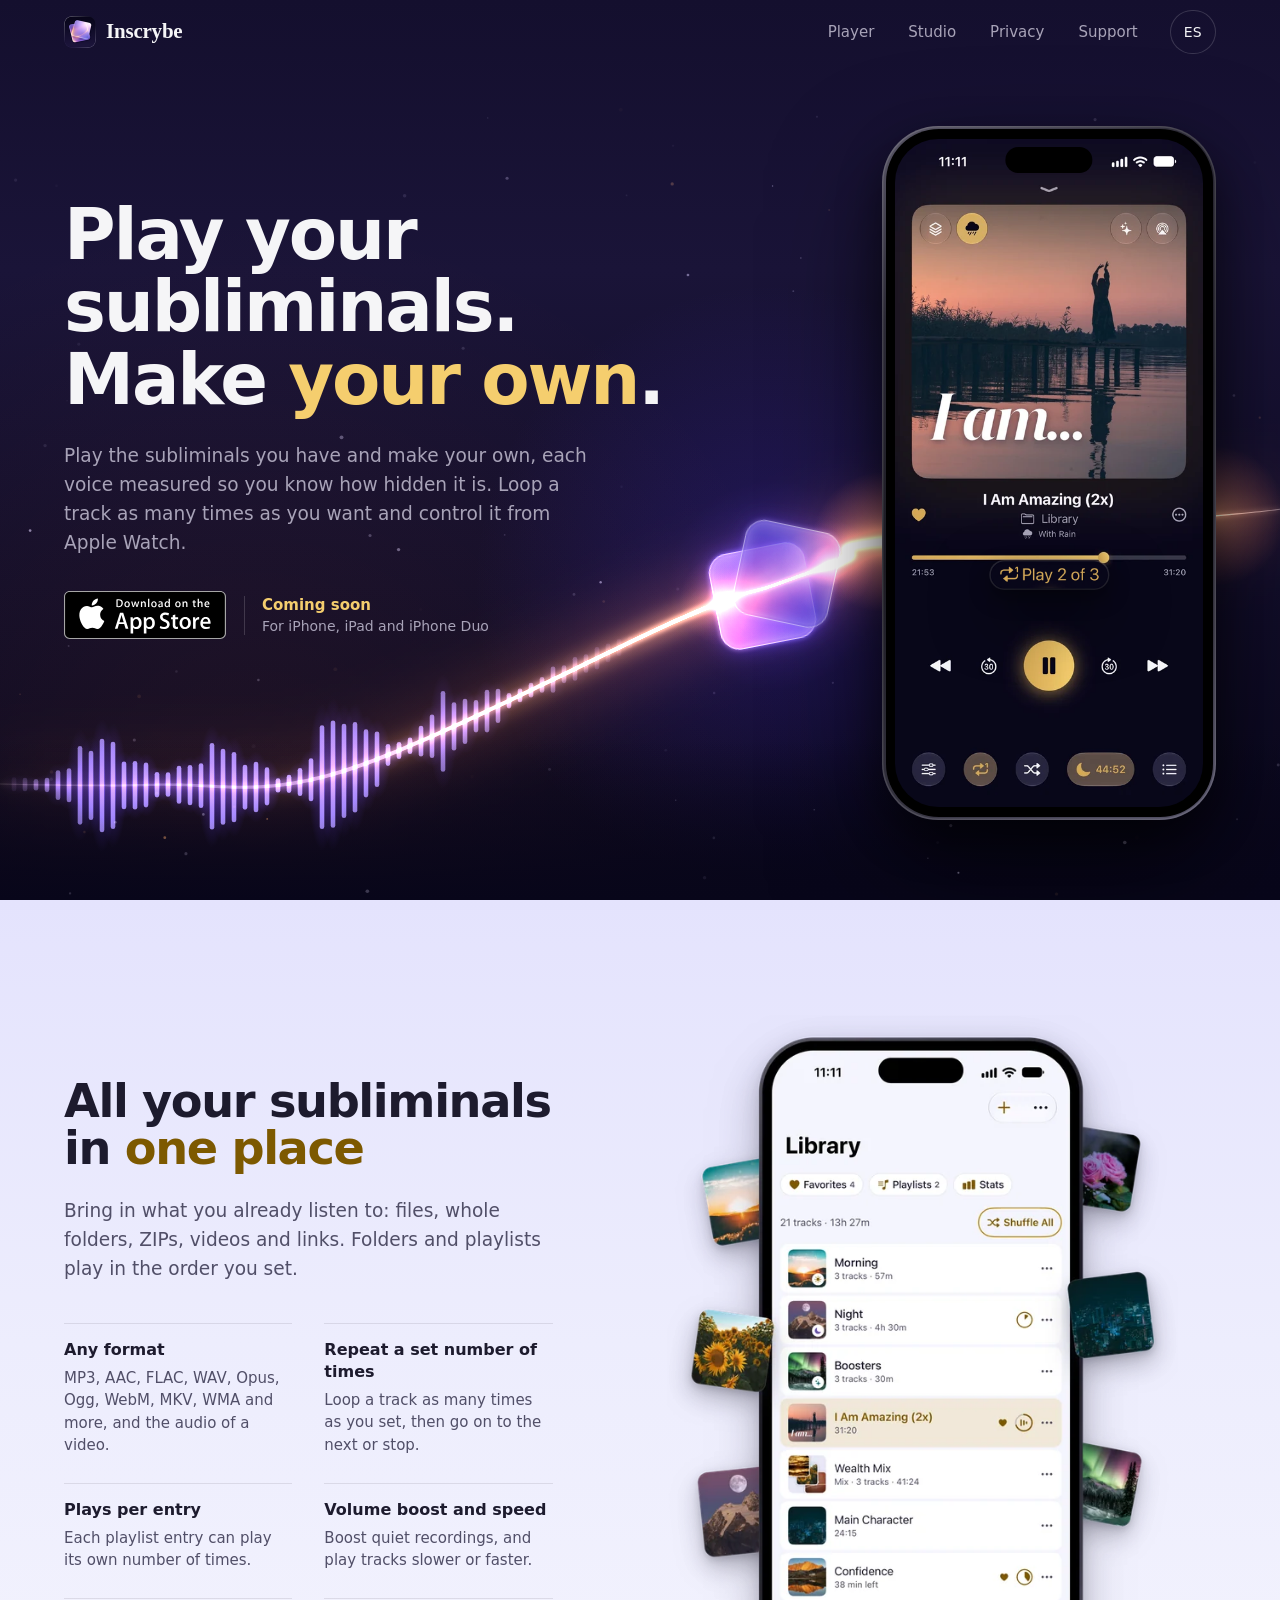
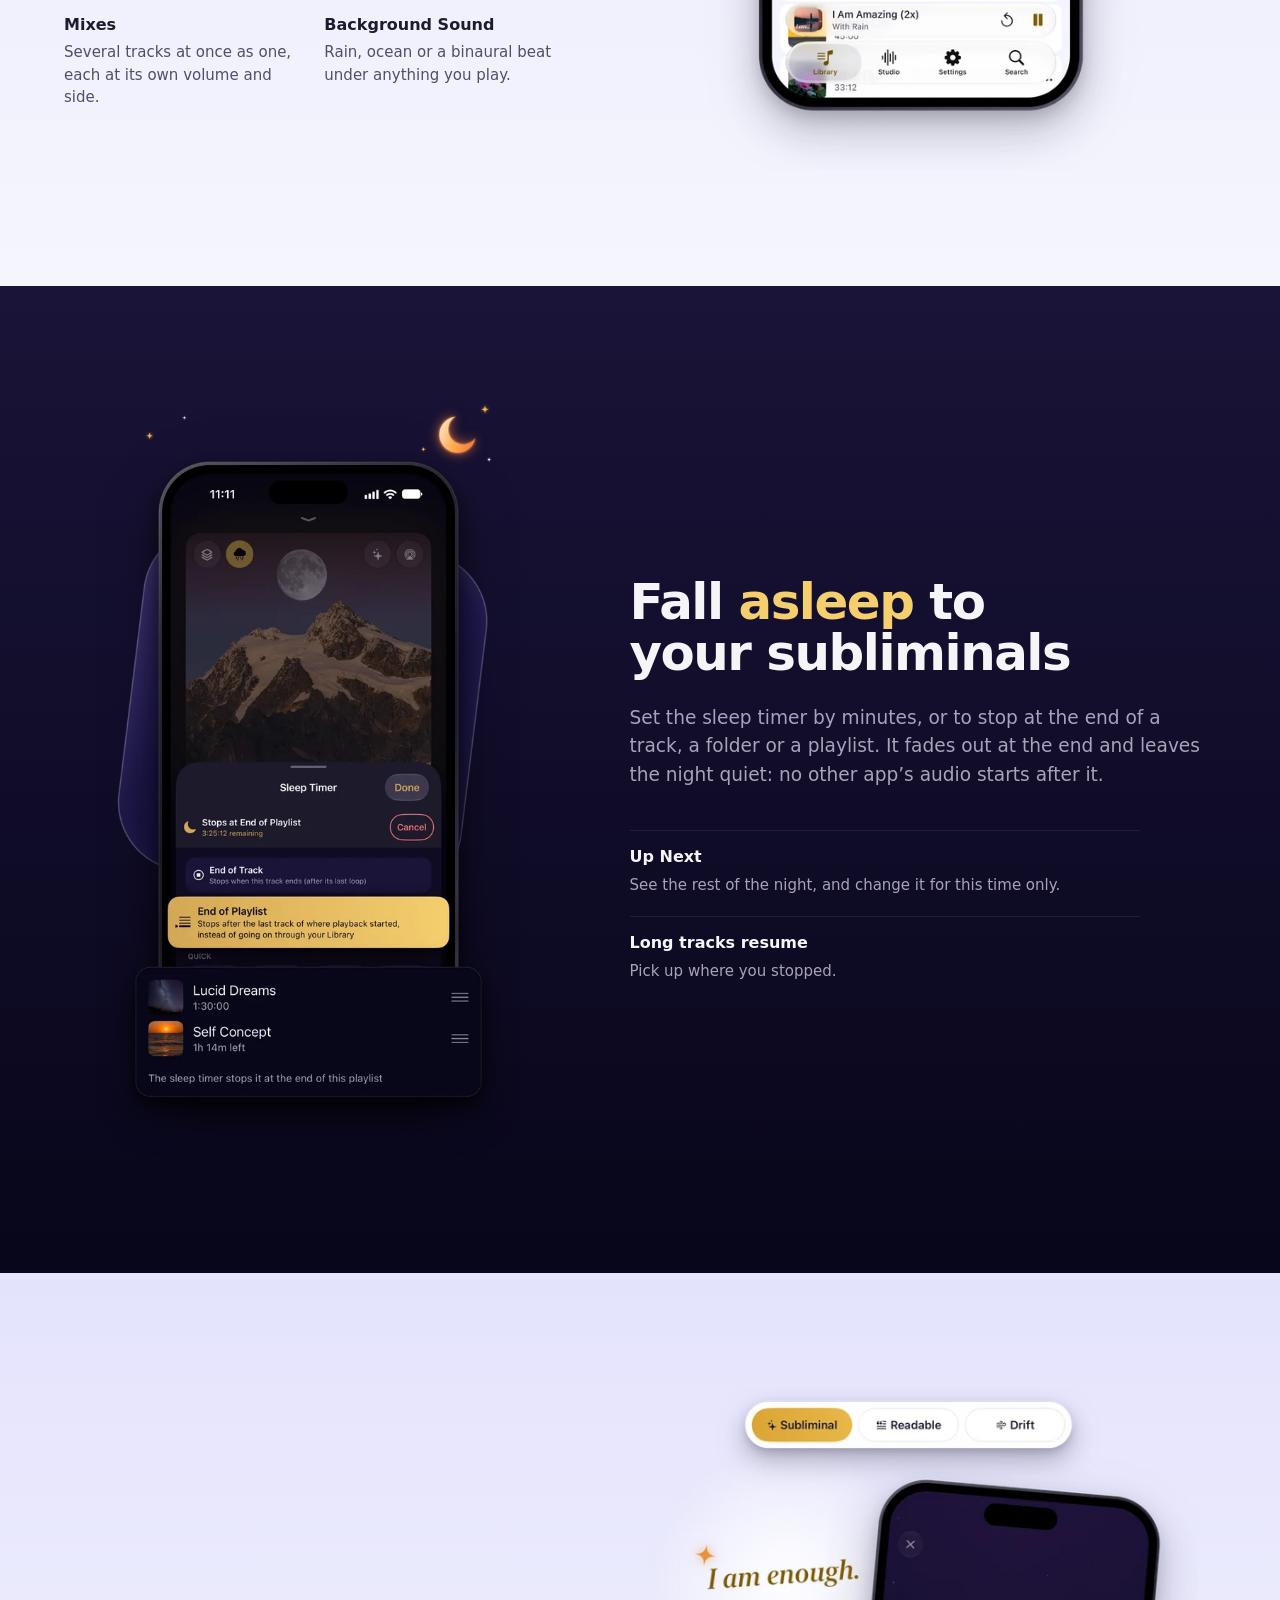
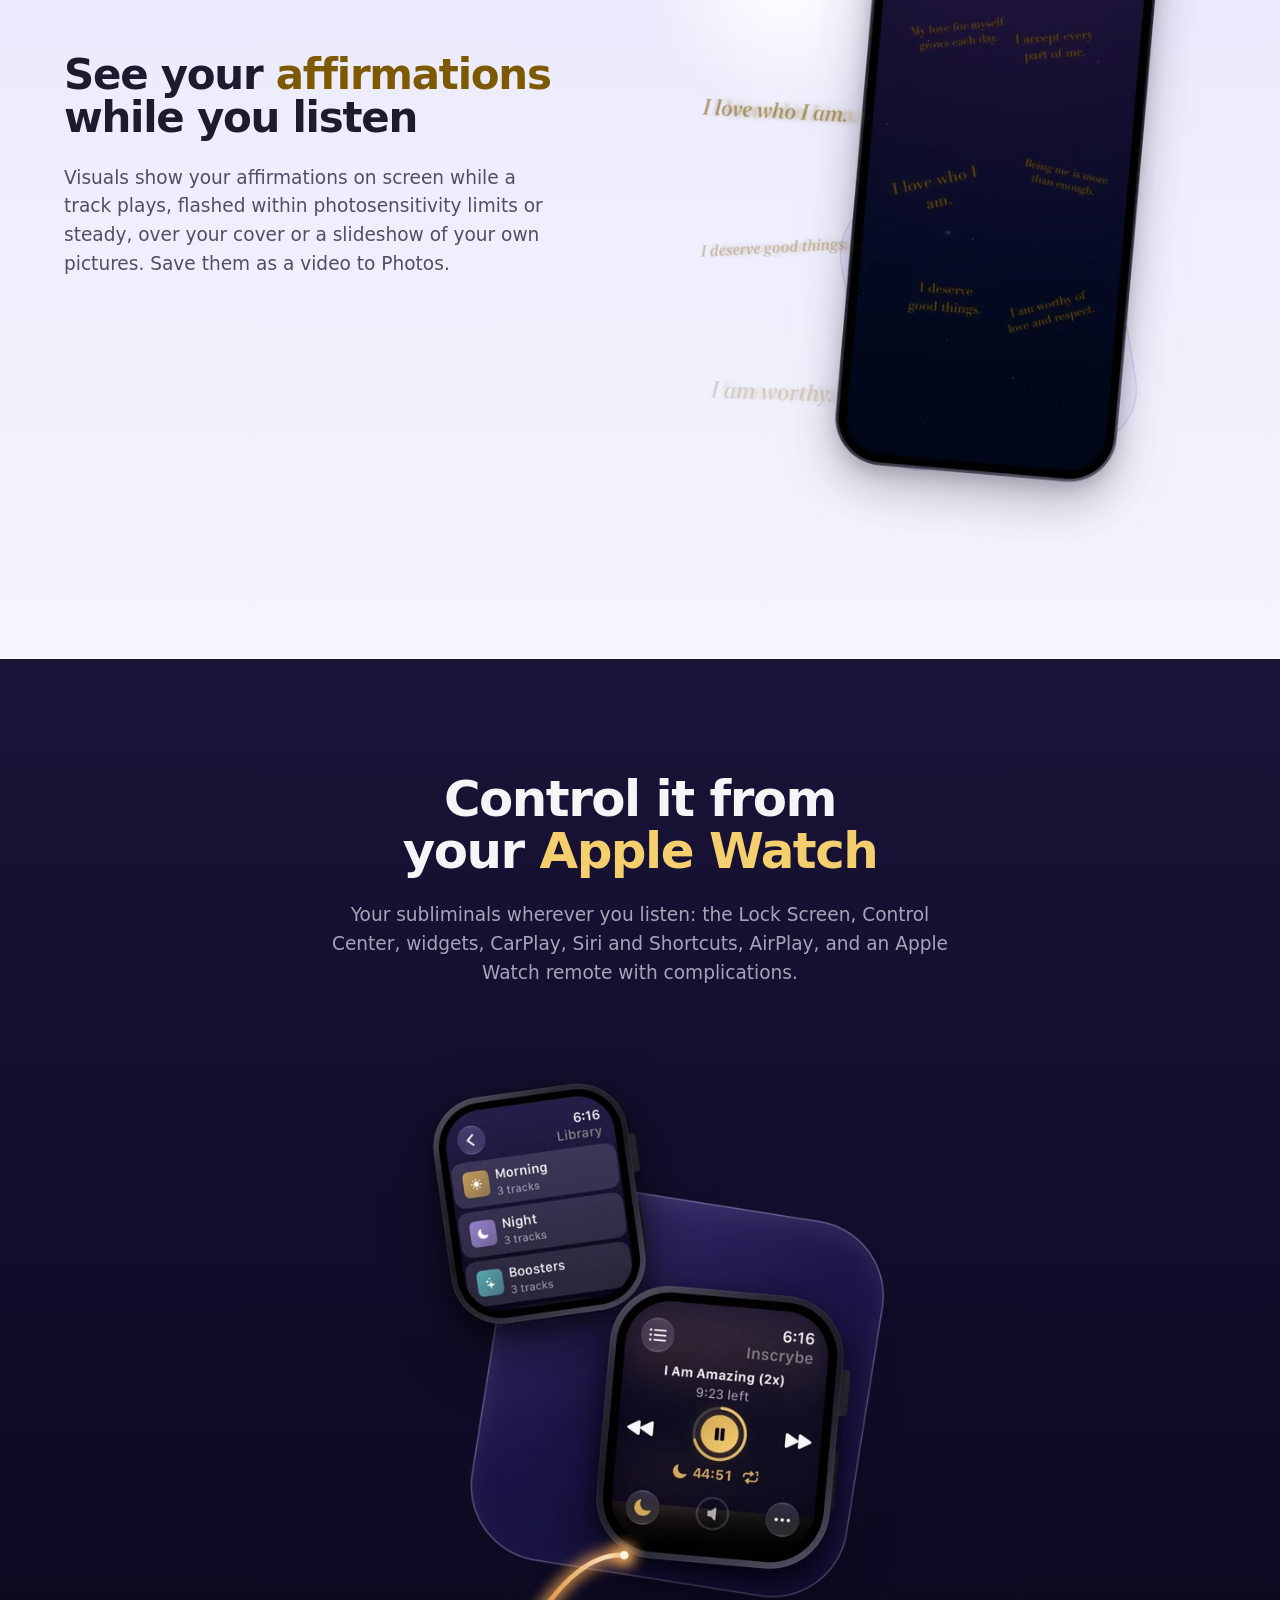
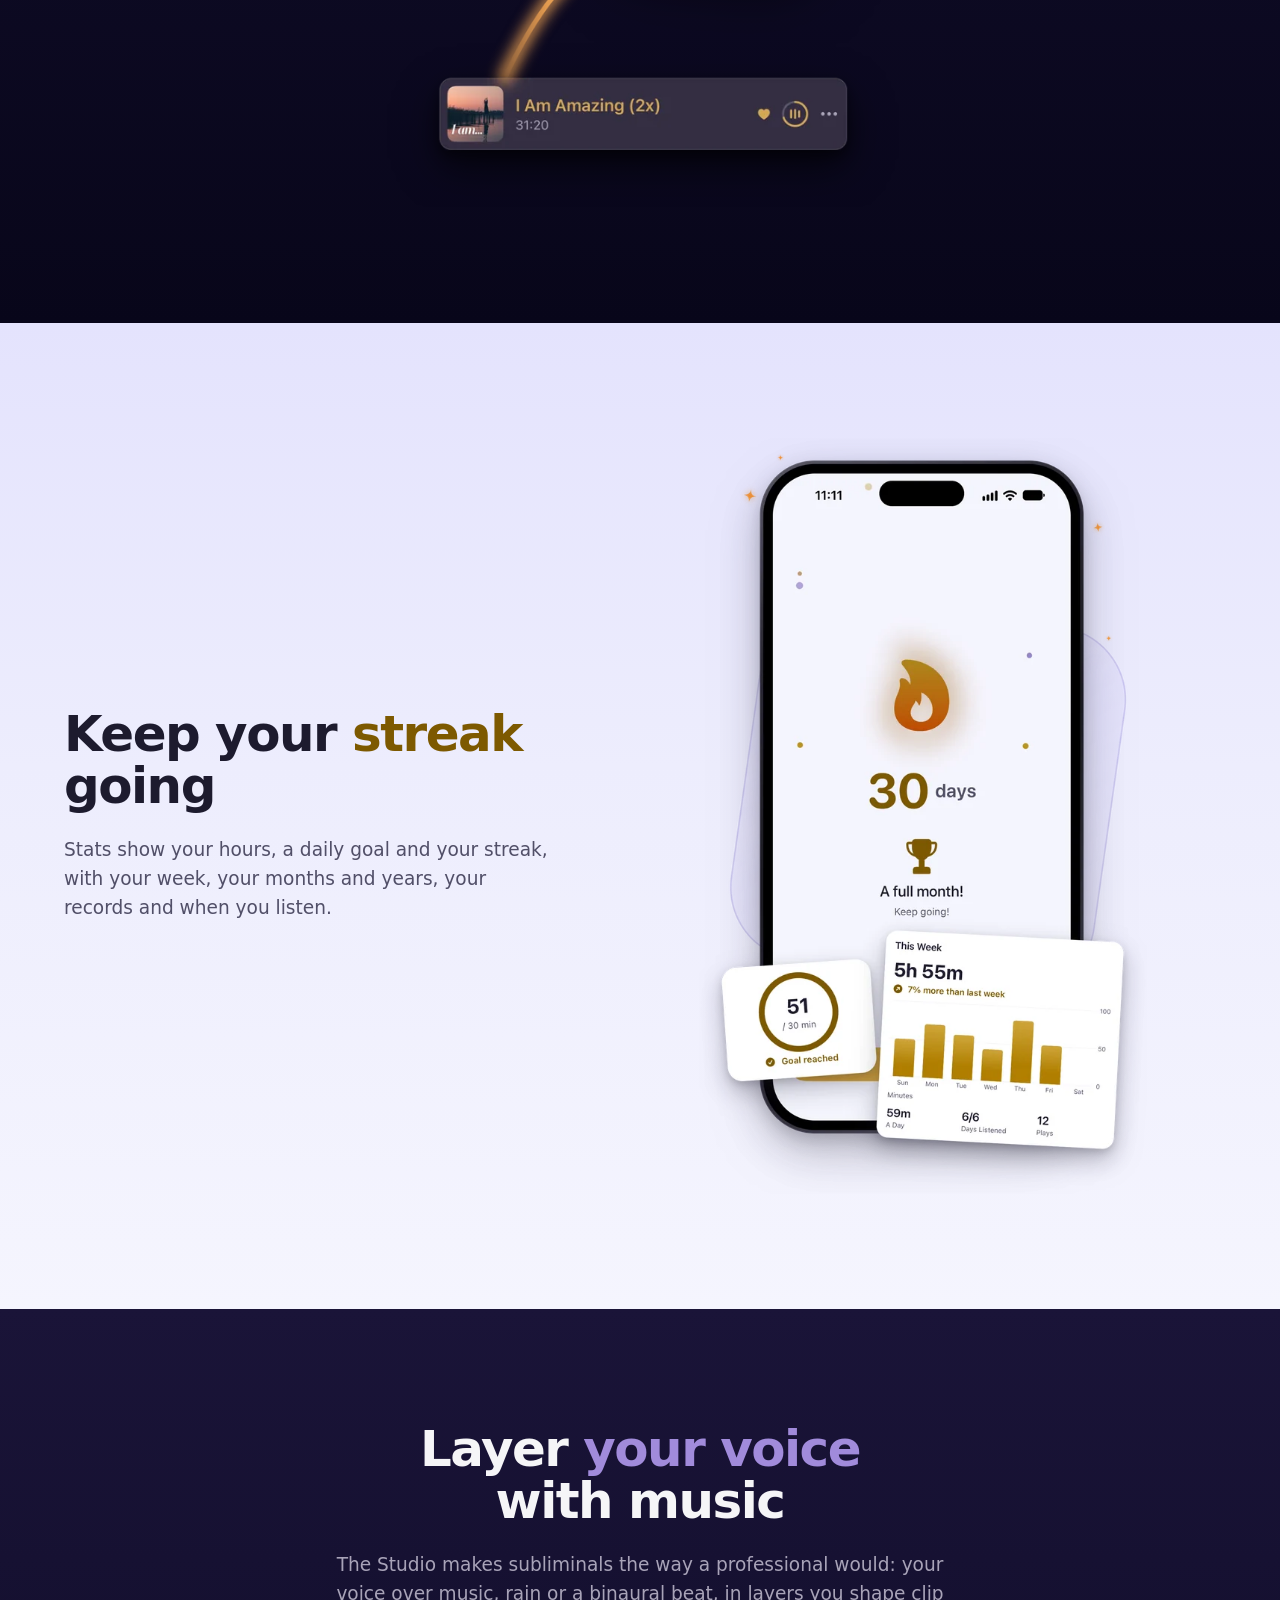
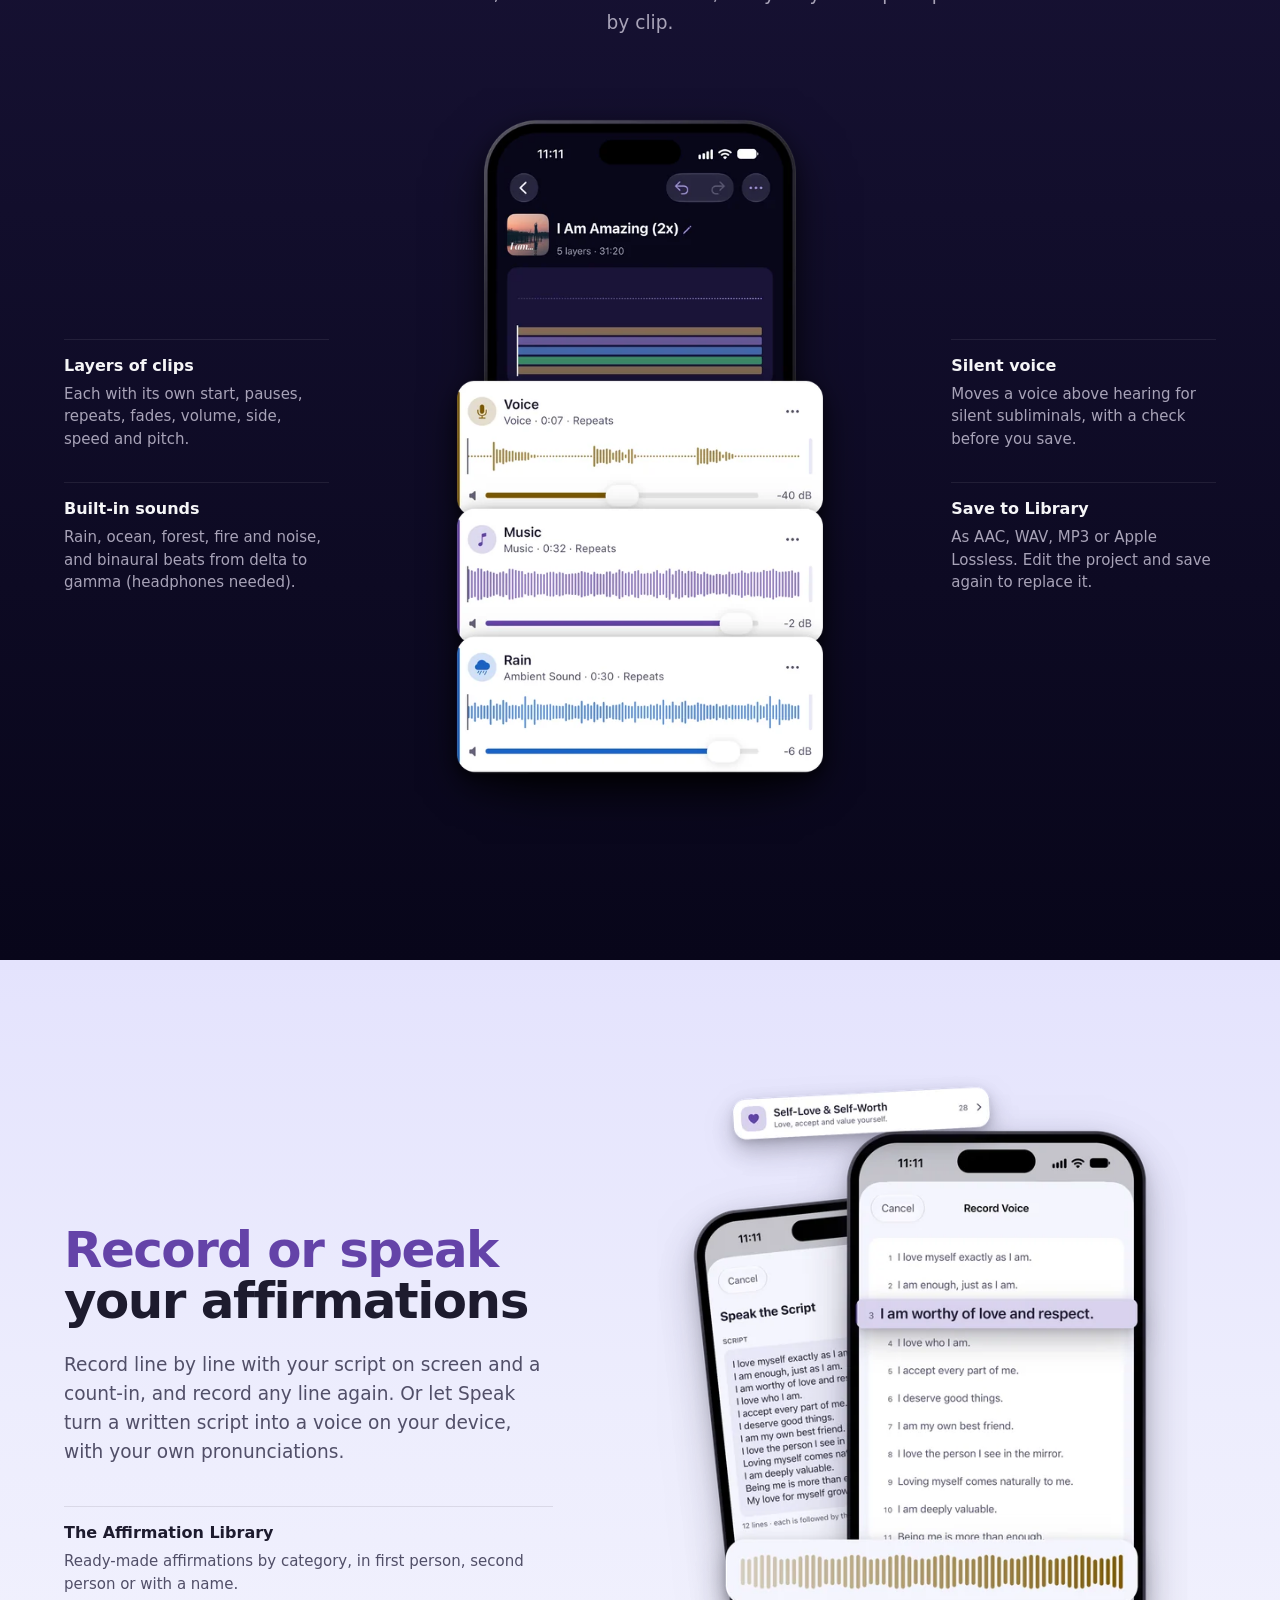
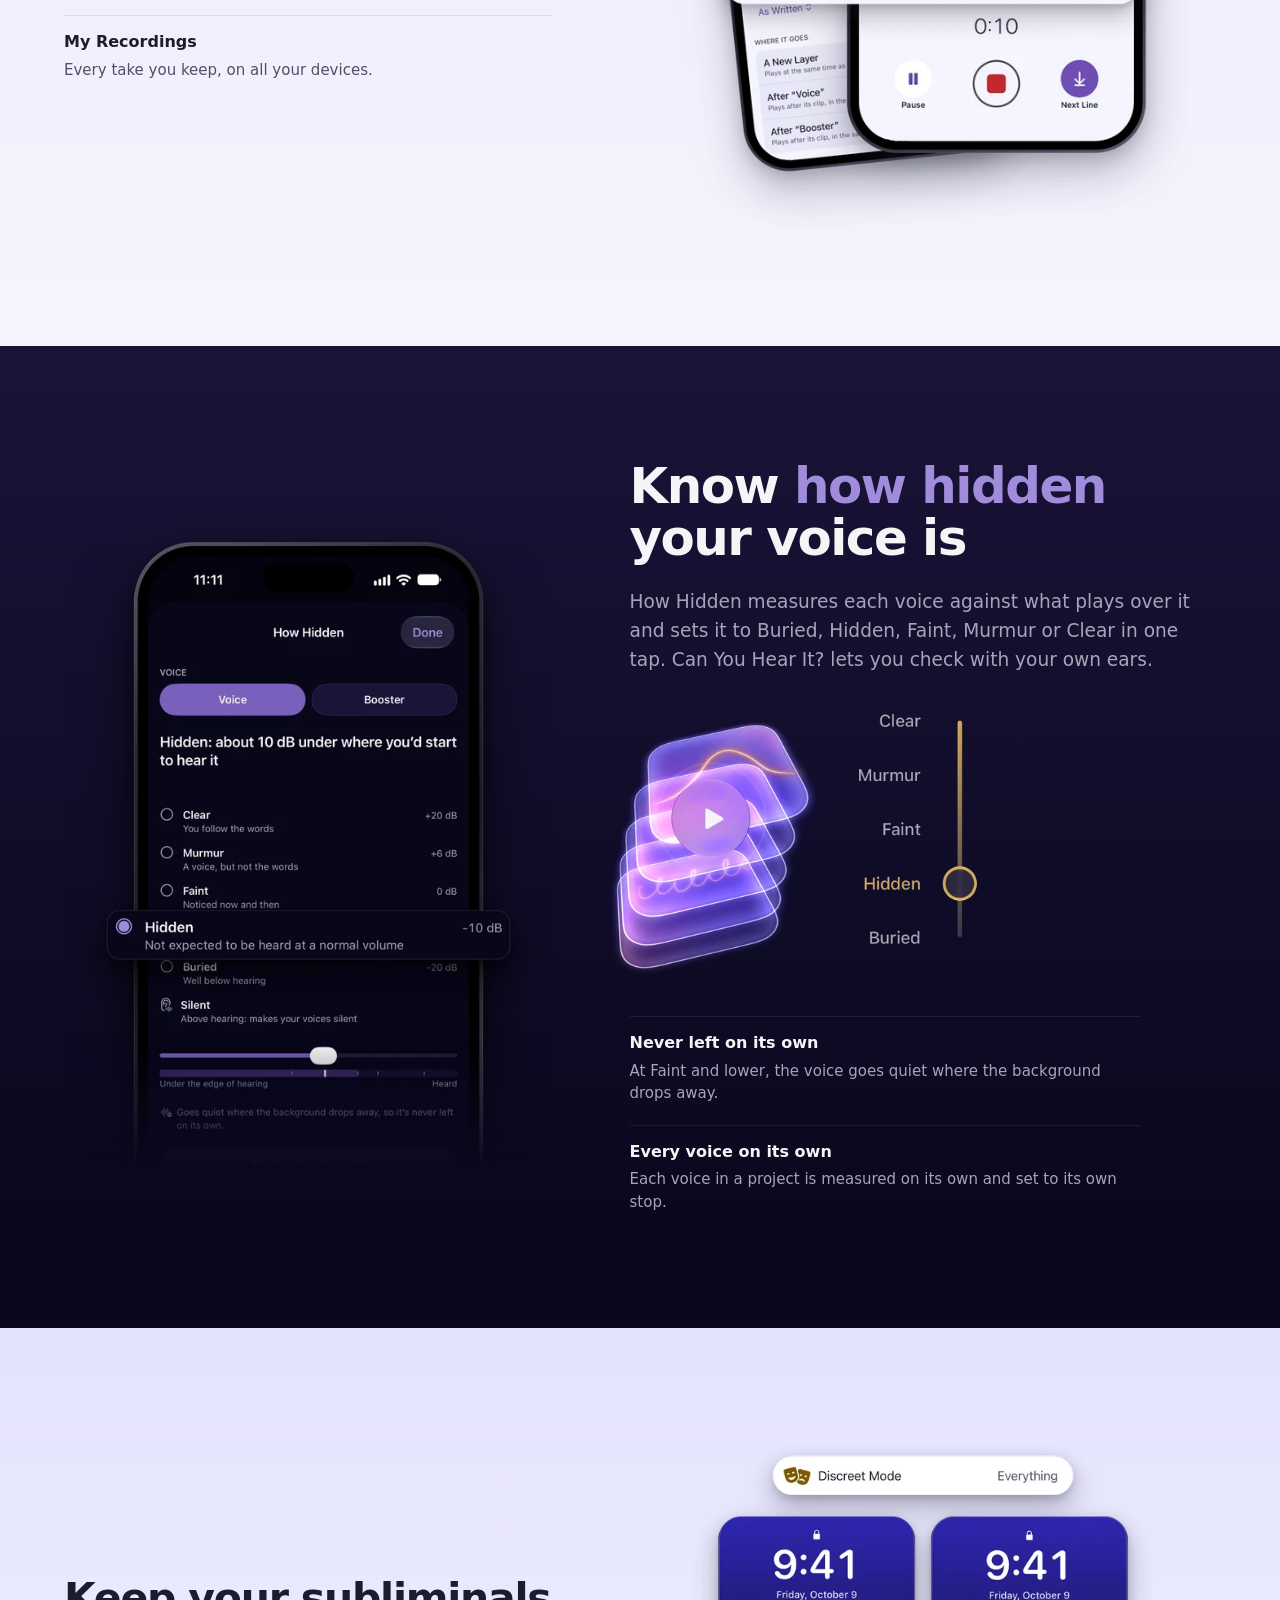
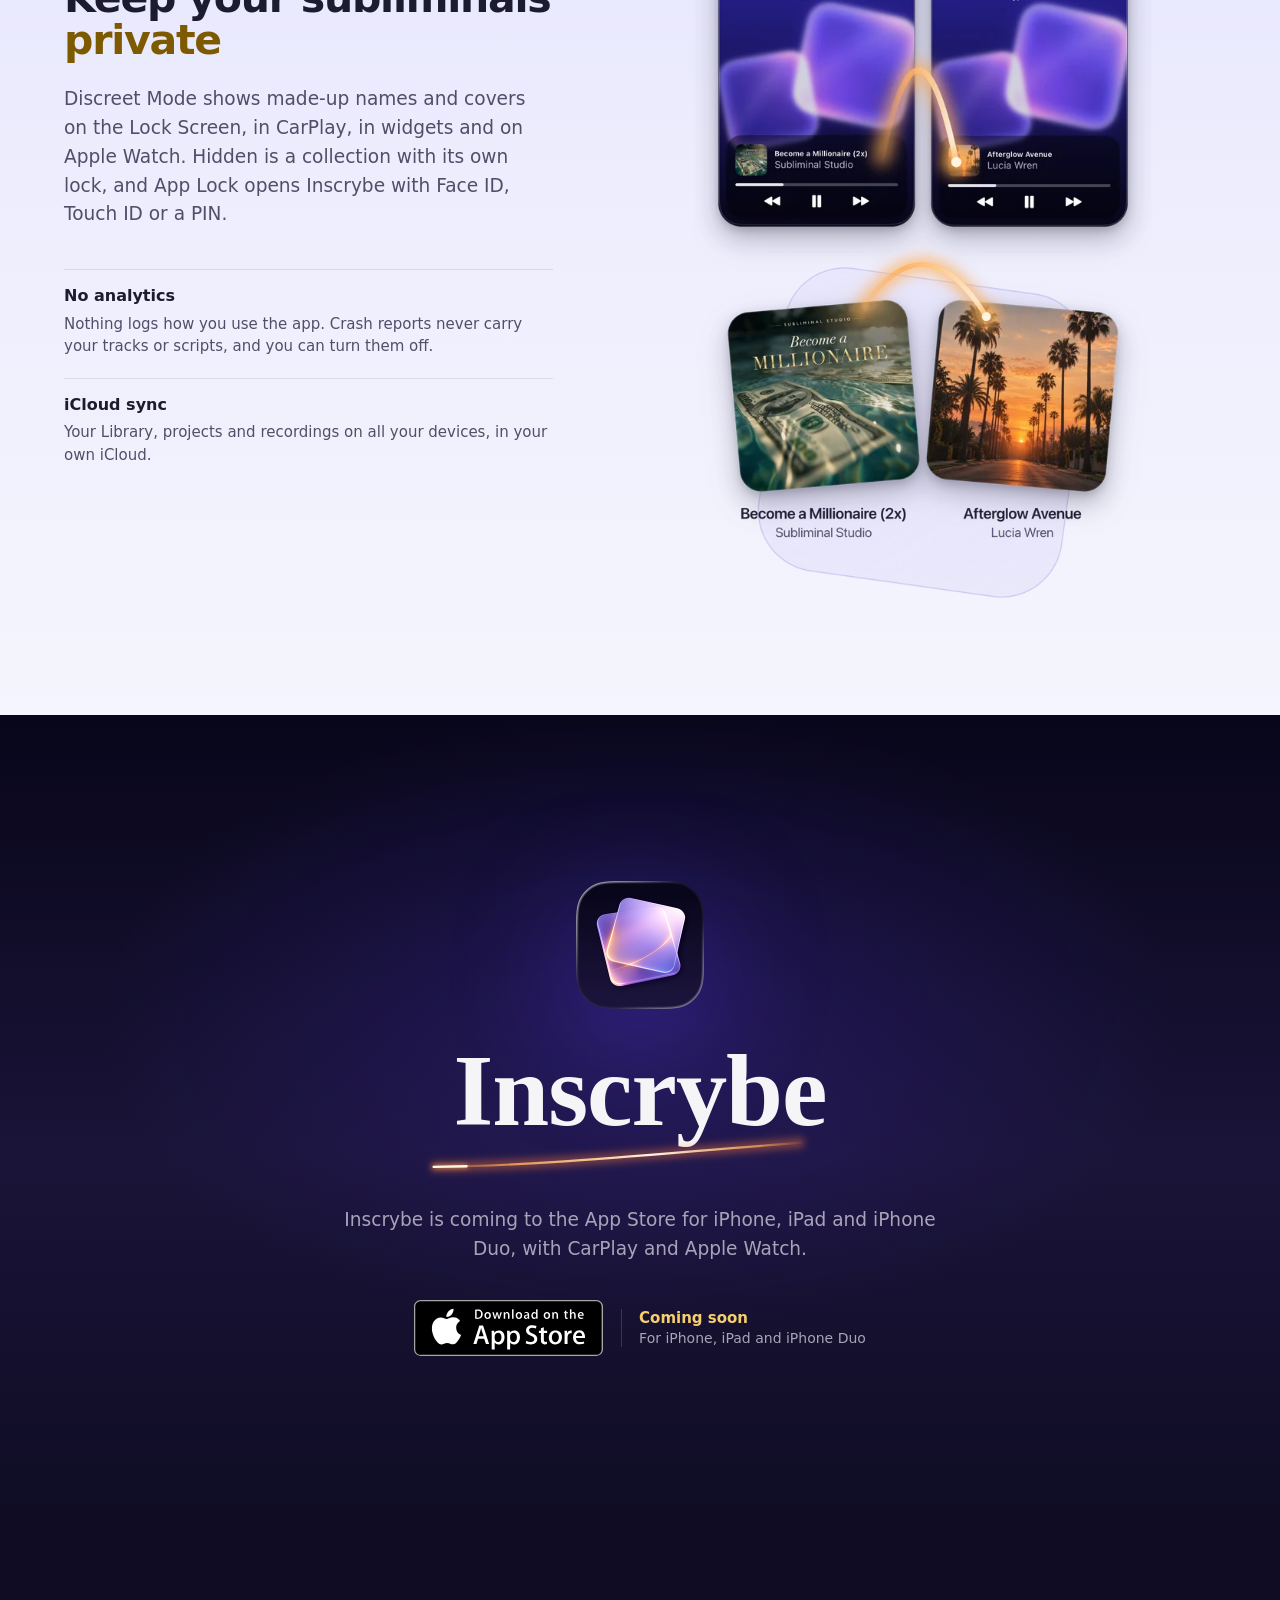
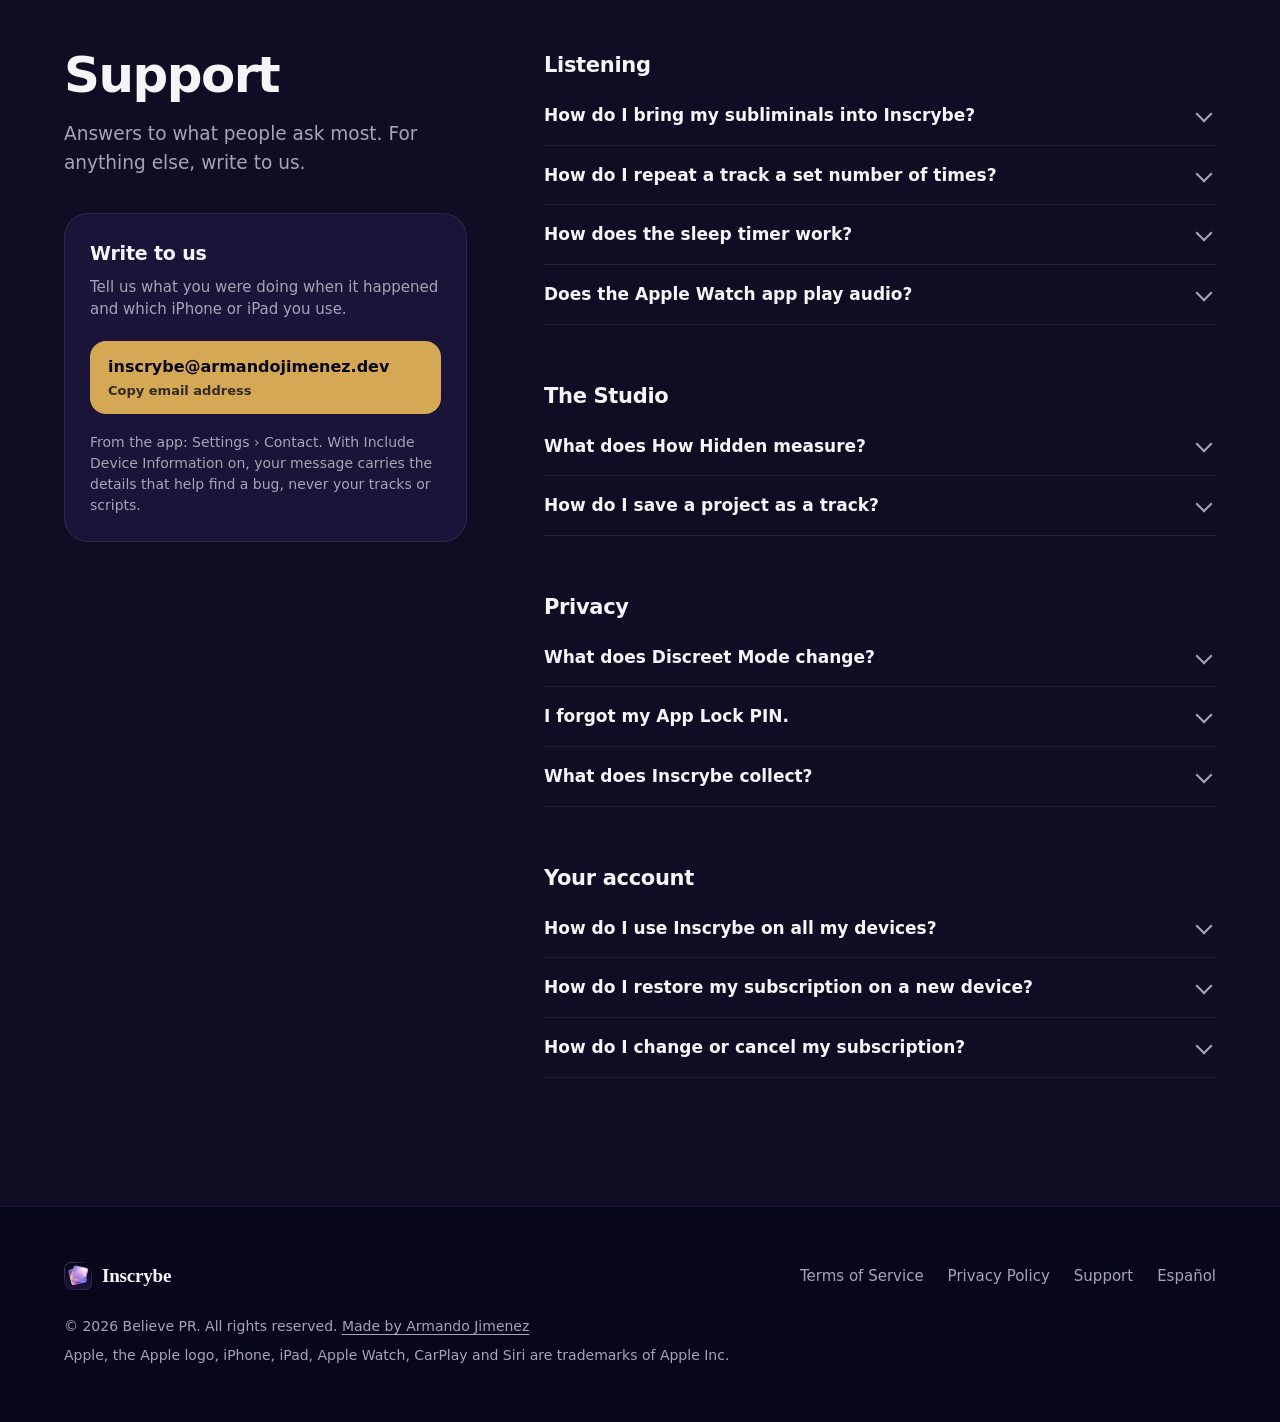
==== index.html @ d981deb3 "Landing page for Inscrybe Bilingual (English at the root, Spanish at /es/) static landing and suppor" ====
<!doctype html>
<html lang="en" data-app-slug="inscrybe" data-langs="en,es">
<head>
  <meta charset="utf-8">
  <meta name="viewport" content="width=device-width, initial-scale=1, viewport-fit=cover">
  <title>Inscrybe: Subliminal Maker and Player for iPhone</title>
  <meta name="description" content="Play the subliminals you have and make your own. Repeat counts, a sleep timer, Apple Watch control and a Studio that measures how hidden each voice is.">
  <link rel="canonical" href="https://armandojimenez.dev/inscrybe/">
  <link rel="alternate" hreflang="en" href="https://armandojimenez.dev/inscrybe/">
  <link rel="alternate" hreflang="es" href="https://armandojimenez.dev/inscrybe/es/">
  <link rel="alternate" hreflang="x-default" href="https://armandojimenez.dev/inscrybe/">
  <meta name="theme-color" content="#08061A">
  <meta name="color-scheme" content="dark light">
  
  <meta property="og:type" content="website">
  <meta property="og:site_name" content="Inscrybe">
  <meta property="og:title" content="Inscrybe: play your subliminals, make your own">
  <meta property="og:description" content="Play the subliminals you have and make your own. Repeat counts, a sleep timer, Apple Watch control and a Studio that measures how hidden each voice is.">
  <meta property="og:url" content="https://armandojimenez.dev/inscrybe/">
  <meta property="og:locale" content="en_US">
  <meta property="og:locale:alternate" content="es_MX">
  <meta property="og:image" content="https://armandojimenez.dev/inscrybe/assets/og-en.png">
  <meta property="og:image:width" content="1200">
  <meta property="og:image:height" content="630">
  <meta property="og:image:alt" content="The Inscrybe icon’s two glass planes with a line of light passing through them">
  <meta name="twitter:card" content="summary_large_image">
  <meta name="twitter:title" content="Inscrybe: play your subliminals, make your own">
  <meta name="twitter:description" content="Play the subliminals you have and make your own. Repeat counts, a sleep timer, Apple Watch control and a Studio that measures how hidden each voice is.">
  <meta name="twitter:image" content="https://armandojimenez.dev/inscrybe/assets/og-en.png">
  <link rel="icon" href="assets/favicon-32.png" sizes="32x32" type="image/png">
  <link rel="apple-touch-icon" href="assets/apple-touch-icon.png">
  <link rel="preload" as="image" href="assets/screens/en/player-480.webp" imagesrcset="assets/screens/en/player-480.webp 480w, assets/screens/en/player-720.webp 720w, assets/screens/en/player-960.webp 960w" imagesizes="(min-width: 960px) 340px, 64vw" fetchpriority="high">
  <link rel="stylesheet" href="style.css?v=b6e4274e18">
  <script>
    // A headline keeps the deck's line breaks: its size comes down until every line fits its column (to 80% at most),
    // else its lines wrap, balanced. Run right after each headline, before it's painted, and again on resize.
    window.fit = function (h) {
      h.style.fontSize = ''; h.classList.remove('fits');
      var base = parseFloat(getComputedStyle(h).fontSize), room = h.clientWidth, widest = 0, r = document.createRange();
      h.classList.add('fits');
      h.querySelectorAll('.line').forEach(function (l) { r.selectNodeContents(l); widest = Math.max(widest, r.getBoundingClientRect().width); });
      var k = widest > room ? room / widest * 0.995 : 1;
      if (k < 0.8) h.classList.remove('fits'); else if (k < 1) h.style.fontSize = (base * k).toFixed(2) + 'px';
    };
    addEventListener('resize', function () { document.querySelectorAll('[data-fit]').forEach(fit); });
  </script>
  <script type="application/ld+json">{"@context":"https://schema.org","@type":"MobileApplication","name":"Inscrybe","alternateName":["Inscrybe: Subliminal Maker","Inscrybe Subliminal Player"],"description":"Play the subliminals you have and make your own. Repeat counts, a sleep timer, Apple Watch control and a Studio that measures how hidden each voice is.","applicationCategory":"MusicApplication","applicationSubCategory":"LifestyleApplication","operatingSystem":"iOS 26.1 or later","inLanguage":"en","url":"https://armandojimenez.dev/inscrybe/","image":"https://armandojimenez.dev/inscrybe/assets/icon-512.png","screenshot":[{"@type":"ImageObject","contentUrl":"https://armandojimenez.dev/inscrybe/assets/screens/en/player-960.webp","caption":"Inscrybe’s subliminal player playing “I Am Amazing (2x)”, its second of three plays"},{"@type":"ImageObject","contentUrl":"https://armandojimenez.dev/inscrybe/assets/web/en/library-1200.webp","caption":"The Library in Inscrybe: folders, a Mix and tracks with their covers, “I Am Amazing (2x)” playing"},{"@type":"ImageObject","contentUrl":"https://armandojimenez.dev/inscrybe/assets/web/en/studio-1200.webp","caption":"A subliminal project in Inscrybe’s Studio: its Voice, Music and Rain layers with their waveforms and volumes"},{"@type":"ImageObject","contentUrl":"https://armandojimenez.dev/inscrybe/assets/web/en/hidden-1200.webp","caption":"How Hidden on a project’s voice, set to Hidden"},{"@type":"ImageObject","contentUrl":"https://armandojimenez.dev/inscrybe/assets/web/en/privacy-1200.webp","caption":"The same Lock Screen twice: “Become a Millionaire (2x)” playing, and as Discreet Mode shows it, “Afterglow Avenue” by Lucia Wren"}],"publisher":{"@type":"Organization","name":"Believe PR","url":"https://armandojimenez.dev/"},"author":{"@type":"Person","name":"Armando Jimenez","url":"https://armandojimenez.dev/"}}</script>
  <script src="behavior.js?v=8fca79352f" defer></script>
  <script src="light.js?v=c4f4e980da" defer></script>
  <script>window.LANDING_STRINGS = {"copied":"Email address copied"};</script>
</head>
<body>
  <a class="skip" href="#main">Skip to content</a>

  <header class="nav" data-nav>
    <div class="nav__inner">
      <a class="nav__home" href="" aria-label="Inscrybe home">
        <img src="assets/icon-64.png" alt="" width="32" height="32">
        <span class="wordmark">Inscrybe</span>
      </a>
      <nav class="nav__links" aria-label="Main">
        <a href="#player">Player</a>
        <a href="#studio">Studio</a>
        <a href="#privacy">Privacy</a>
        <a href="#support">Support</a>
      </nav>
      <a class="nav__lang" href="es/" hreflang="es" lang="es" aria-label="Leer en español">ES</a>
    </div>
  </header>

  <main id="main">
    <section class="hero" aria-labelledby="hero-title" data-hero>
      <canvas class="hero__light" aria-hidden="true"></canvas>
      <div class="hero__words" aria-hidden="true"><span class="word word--1">I love who I am.</span><span class="word word--2">I am a money magnet.</span><span class="word word--3">Love comes to me easily.</span><span class="word word--4">I am unstoppable.</span></div>
      <div class="hero__inner">
        <div class="hero__text">
          <h1 id="hero-title" data-fit><span class="line">Play your subliminals.</span> <span class="line">Make <span class="accent">your own</span>.</span></h1>
          <p class="lead">Play the subliminals you have and make your own, each voice measured so you know how hidden it is. Loop a track as many times as you want and control it from Apple Watch.</p>
          <div class="get get--hero"><span class="store-badge store-badge--soon" data-store="apple" aria-disabled="true"><img src="assets/app-store-badge.svg" alt="Coming soon to the App Store" height="48" width="144"></span><p class="get__label"><span class="get__soon">Coming soon</span><span class="get__devices">For iPhone, iPad and iPhone Duo</span></p></div>
          <script>fit(document.getElementById('hero-title'))</script>
        </div>
        <div class="hero__glass" data-glass aria-hidden="true"></div>
        <figure class="hero__device">
          <div class="phone" data-phone>
            <div class="phone__screen">
              <img src="assets/screens/en/player-960.webp" srcset="assets/screens/en/player-480.webp 480w, assets/screens/en/player-720.webp 720w, assets/screens/en/player-960.webp 960w" sizes="(min-width: 960px) 340px, 64vw" width="1320" height="2868" alt="Inscrybe’s subliminal player playing “I Am Amazing (2x)”, its second of three plays" fetchpriority="high">
              <span class="phone__island" aria-hidden="true"></span>
            </div>
          </div>
          <img class="phone__lift" src="assets/screens/en/plays-720.webp" width="876" height="205" alt="" aria-hidden="true" style="--lift-x:50.076;--lift-y:65.272;--lift-w:34.862">
        </figure>
      </div>
    </section>

  <section class="feature feature--light mode-player feature--split" id="player" aria-labelledby="player-title">
    <div class="feature__inner">
      <div class="feature__text">
        <h2 id="player-title" data-fit><span class="line">All your subliminals</span> <span class="line">in <span class="accent">one place</span></span></h2>
        <p class="lead">Bring in what you already listen to: files, whole folders, ZIPs, videos and links. Folders and playlists play in the order you set.</p><script>fit(document.getElementById('player-title'))</script>
        
        <dl class="facts"><div class="fact"><dt>Any format</dt><dd>MP3, AAC, FLAC, WAV, Opus, Ogg, WebM, MKV, WMA and more, and the audio of a video.</dd></div><div class="fact"><dt>Repeat a set number of times</dt><dd>Loop a track as many times as you set, then go on to the next or stop.</dd></div><div class="fact"><dt>Plays per entry</dt><dd>Each playlist entry can play its own number of times.</dd></div><div class="fact"><dt>Volume boost and speed</dt><dd>Boost quiet recordings, and play tracks slower or faster.</dd></div><div class="fact"><dt>Mixes</dt><dd>Several tracks at once as one, each at its own volume and side.</dd></div><div class="fact"><dt>Background Sound</dt><dd>Rain, ocean or a binaural beat under anything you play.</dd></div></dl>
      </div>
      <figure class="feature__visual"><img class="composition" src="assets/web/en/library-1200.webp" srcset="assets/web/en/library-600.webp 600w, assets/web/en/library-900.webp 900w, assets/web/en/library-1200.webp 1200w" sizes="(min-width: 720px) 46vw, 92vw" width="1612" height="2386" alt="The Library in Inscrybe: folders, a Mix and tracks with their covers, “I Am Amazing (2x)” playing" loading="lazy" decoding="async"></figure>
    </div>
  </section>

  <section class="feature feature--dark mode-player feature--split feature--flip" id="sleep" aria-labelledby="sleep-title">
    <div class="feature__inner">
      <div class="feature__text">
        <h2 id="sleep-title" data-fit><span class="line">Fall <span class="accent">asleep</span> to</span> <span class="line">your subliminals</span></h2>
        <p class="lead">Set the sleep timer by minutes, or to stop at the end of a track, a folder or a playlist. It fades out at the end and leaves the night quiet: no other app’s audio starts after it.</p><script>fit(document.getElementById('sleep-title'))</script>
        
        <dl class="facts facts--short"><div class="fact"><dt>Up Next</dt><dd>See the rest of the night, and change it for this time only.</dd></div><div class="fact"><dt>Long tracks resume</dt><dd>Pick up where you stopped.</dd></div></dl>
      </div>
      <figure class="feature__visual"><img class="composition" src="assets/web/en/sleep-1200.webp" srcset="assets/web/en/sleep-600.webp 600w, assets/web/en/sleep-900.webp 900w, assets/web/en/sleep-1200.webp 1200w" sizes="(min-width: 720px) 46vw, 92vw" width="1450" height="2576" alt="The Sleep Timer set to stop at the end of the playlist “Before Bed”, with Up Next below" loading="lazy" decoding="async"></figure>
    </div>
  </section>

  <section class="feature feature--light mode-player feature--split" id="visuals" aria-labelledby="visuals-title">
    <div class="feature__inner">
      <div class="feature__text">
        <h2 id="visuals-title" data-fit><span class="line">See your <span class="accent">affirmations</span></span> <span class="line">while you listen</span></h2>
        <p class="lead">Visuals show your affirmations on screen while a track plays, flashed within photosensitivity limits or steady, over your cover or a slideshow of your own pictures. Save them as a video to Photos.</p><script>fit(document.getElementById('visuals-title'))</script>
        
        
      </div>
      <figure class="feature__visual"><img class="composition" src="assets/web/en/visuals-1200.webp" srcset="assets/web/en/visuals-600.webp 600w, assets/web/en/visuals-900.webp 900w, assets/web/en/visuals-1200.webp 1200w" sizes="(min-width: 720px) 46vw, 92vw" width="1657" height="2267" alt="Visuals in their Subliminal look: affirmations flashing over the player" loading="lazy" decoding="async"></figure>
    </div>
  </section>

  <section class="feature feature--dark mode-player feature--center" id="everywhere" aria-labelledby="everywhere-title">
    <div class="feature__inner">
      <div class="feature__text">
        <h2 id="everywhere-title" data-fit><span class="line">Control it from</span> <span class="line">your <span class="accent">Apple Watch</span></span></h2>
        <p class="lead">Your subliminals wherever you listen: the Lock Screen, Control Center, widgets, CarPlay, Siri and Shortcuts, AirPlay, and an Apple Watch remote with complications.</p><script>fit(document.getElementById('everywhere-title'))</script>
        
        
      </div>
      <figure class="feature__visual"><img class="composition" src="assets/web/en/everywhere-1200.webp" srcset="assets/web/en/everywhere-600.webp 600w, assets/web/en/everywhere-900.webp 900w, assets/web/en/everywhere-1200.webp 1200w" sizes="(min-width: 720px) 520px, 92vw" width="1525" height="2227" alt="The Apple Watch app controlling “I Am Amazing (2x)” as it plays on the iPhone" loading="lazy" decoding="async"></figure>
    </div>
  </section>

  <section class="feature feature--light mode-player feature--split" id="stats" aria-labelledby="stats-title">
    <div class="feature__inner">
      <div class="feature__text">
        <h2 id="stats-title" data-fit><span class="line">Keep your <span class="accent">streak</span></span> <span class="line">going</span></h2>
        <p class="lead">Stats show your hours, a daily goal and your streak, with your week, your months and years, your records and when you listen.</p><script>fit(document.getElementById('stats-title'))</script>
        
        
      </div>
      <figure class="feature__visual"><img class="composition" src="assets/web/en/stats-1200.webp" srcset="assets/web/en/stats-600.webp 600w, assets/web/en/stats-900.webp 900w, assets/web/en/stats-1200.webp 1200w" sizes="(min-width: 720px) 46vw, 92vw" width="1414" height="2386" alt="Stats celebrating a month’s streak, today’s goal reached and the week’s listening" loading="lazy" decoding="async"></figure>
    </div>
  </section>

  <section class="feature feature--dark mode-studio feature--flank" id="studio" aria-labelledby="studio-title">
    <div class="feature__inner">
      <div class="feature__text">
        <h2 id="studio-title" data-fit><span class="line">Layer <span class="accent">your voice</span></span> <span class="line">with music</span></h2>
        <p class="lead">The Studio makes subliminals the way a professional would: your voice over music, rain or a binaural beat, in layers you shape clip by clip.</p><script>fit(document.getElementById('studio-title'))</script>
      </div>
      <dl class="facts facts--short facts--start"><div class="fact"><dt>Layers of clips</dt><dd>Each with its own start, pauses, repeats, fades, volume, side, speed and pitch.</dd></div><div class="fact"><dt>Built-in sounds</dt><dd>Rain, ocean, forest, fire and noise, and binaural beats from delta to gamma (headphones needed).</dd></div></dl>
      <figure class="feature__visual"><img class="composition" src="assets/web/en/studio-1200.webp" srcset="assets/web/en/studio-600.webp 600w, assets/web/en/studio-900.webp 900w, assets/web/en/studio-1200.webp 1200w" sizes="(min-width: 720px) 520px, 92vw" width="1482" height="2476" alt="A subliminal project in Inscrybe’s Studio: its Voice, Music and Rain layers with their waveforms and volumes" loading="lazy" decoding="async"></figure>
      <dl class="facts facts--short facts--end"><div class="fact"><dt>Silent voice</dt><dd>Moves a voice above hearing for silent subliminals, with a check before you save.</dd></div><div class="fact"><dt>Save to Library</dt><dd>As AAC, WAV, MP3 or Apple Lossless. Edit the project and save again to replace it.</dd></div></dl>
    </div>
  </section>

  <section class="feature feature--light mode-studio feature--split" id="voice" aria-labelledby="voice-title">
    <div class="feature__inner">
      <div class="feature__text">
        <h2 id="voice-title" data-fit><span class="line"><span class="accent">Record or speak</span></span> <span class="line">your affirmations</span></h2>
        <p class="lead">Record line by line with your script on screen and a count-in, and record any line again. Or let Speak turn a written script into a voice on your device, with your own pronunciations.</p><script>fit(document.getElementById('voice-title'))</script>
        
        <dl class="facts facts--short"><div class="fact"><dt>The Affirmation Library</dt><dd>Ready-made affirmations by category, in first person, second person or with a name.</dd></div><div class="fact"><dt>My Recordings</dt><dd>Every take you keep, on all your devices.</dd></div></dl>
      </div>
      <figure class="feature__visual"><img class="composition" src="assets/web/en/voice-1200.webp" srcset="assets/web/en/voice-600.webp 600w, assets/web/en/voice-900.webp 900w, assets/web/en/voice-1200.webp 1200w" sizes="(min-width: 720px) 46vw, 92vw" width="1660" height="2362" alt="Recording a script line by line, with Speak the Script behind it" loading="lazy" decoding="async"></figure>
    </div>
  </section>

  <section class="feature feature--dark mode-studio feature--split feature--flip" id="how-hidden" aria-labelledby="how-hidden-title">
    <div class="feature__inner">
      <div class="feature__text">
        <h2 id="how-hidden-title" data-fit><span class="line">Know <span class="accent">how hidden</span></span> <span class="line">your voice is</span></h2>
        <p class="lead">How Hidden measures each voice against what plays over it and sets it to Buried, Hidden, Faint, Murmur or Clear in one tap. Can You Hear It? lets you check with your own ears.</p><script>fit(document.getElementById('how-hidden-title'))</script>
        <img class="composition-light" src="assets/web/en/hidden-art-1000.webp" srcset="assets/web/en/hidden-art-500.webp 500w, assets/web/en/hidden-art-1000.webp 1000w" sizes="(min-width: 720px) 380px, 80vw" width="1000" height="720" alt="" loading="lazy" decoding="async">
        <dl class="facts facts--short"><div class="fact"><dt>Never left on its own</dt><dd>At Faint and lower, the voice goes quiet where the background drops away.</dd></div><div class="fact"><dt>Every voice on its own</dt><dd>Each voice in a project is measured on its own and set to its own stop.</dd></div></dl>
      </div>
      <figure class="feature__visual"><img class="composition" src="assets/web/en/hidden-1200.webp" srcset="assets/web/en/hidden-600.webp 600w, assets/web/en/hidden-900.webp 900w, assets/web/en/hidden-1200.webp 1200w" sizes="(min-width: 720px) 46vw, 92vw" width="1432" height="1937" alt="How Hidden on a project’s voice, set to Hidden" loading="lazy" decoding="async"></figure>
    </div>
  </section>

  <section class="feature feature--light mode-player feature--split" id="privacy" aria-labelledby="privacy-title">
    <div class="feature__inner">
      <div class="feature__text">
        <h2 id="privacy-title" data-fit><span class="line">Keep your subliminals</span> <span class="line"><span class="accent">private</span></span></h2>
        <p class="lead">Discreet Mode shows made-up names and covers on the Lock Screen, in CarPlay, in widgets and on Apple Watch. Hidden is a collection with its own lock, and App Lock opens Inscrybe with Face ID, Touch ID or a PIN.</p><script>fit(document.getElementById('privacy-title'))</script>
        
        <dl class="facts facts--short"><div class="fact"><dt>No analytics</dt><dd>Nothing logs how you use the app. Crash reports never carry your tracks or scripts, and you can turn them off.</dd></div><div class="fact"><dt>iCloud sync</dt><dd>Your Library, projects and recordings on all your devices, in your own iCloud.</dd></div></dl>
      </div>
      <figure class="feature__visual"><img class="composition" src="assets/web/en/privacy-1200.webp" srcset="assets/web/en/privacy-600.webp 600w, assets/web/en/privacy-900.webp 900w, assets/web/en/privacy-1200.webp 1200w" sizes="(min-width: 720px) 46vw, 92vw" width="1380" height="2270" alt="The same Lock Screen twice: “Become a Millionaire (2x)” playing, and as Discreet Mode shows it, “Afterglow Avenue” by Lucia Wren" loading="lazy" decoding="async"></figure>
    </div>
  </section>

    <section class="closing" id="download" aria-labelledby="download-title">
      <img class="closing__icon" src="assets/icon-256.png" alt="" width="128" height="128" loading="lazy">
      <h2 id="download-title" class="closing__mark"><span class="wordmark">Inscrybe</span>
      <svg class="mark-line" viewBox="0 0 600 60" preserveAspectRatio="none" aria-hidden="true" focusable="false">
        <defs>
          <linearGradient id="ml-core" x1="0" y1="0" x2="600" y2="0" gradientUnits="userSpaceOnUse">
            <stop offset="0" stop-color="#FFAE55" stop-opacity="0"/>
            <stop offset="0.22" stop-color="#FFAE55" stop-opacity="0.8"/>
            <stop offset="0.6" stop-color="#FFF5E4"/>
            <stop offset="0.88" stop-color="#FFAE55" stop-opacity="0.7"/>
            <stop offset="1" stop-color="#FFAE55" stop-opacity="0"/>
          </linearGradient>
          <filter id="ml-glow" x="-10%" y="-300%" width="120%" height="700%"><feGaussianBlur stdDeviation="6"/></filter>
        </defs>
        <path d="M4 46 C 180 44, 330 30, 596 12" fill="none" stroke="#FF7A3A" stroke-opacity="0.55" stroke-width="10" stroke-linecap="round" filter="url(#ml-glow)"/>
        <path d="M4 46 C 180 44, 330 30, 596 12" fill="none" stroke="url(#ml-core)" stroke-width="3" stroke-linecap="round"/>
        <path class="mark-line__comet" d="M4 46 C 180 44, 330 30, 596 12" pathLength="100" fill="none" stroke="#FFF5E4" stroke-width="3.2" stroke-linecap="round"/>
      </svg></h2>
      <p class="lead">Inscrybe is coming to the App Store for iPhone, iPad and iPhone Duo, with CarPlay and Apple Watch.</p>
      <div class="get get--cta"><span class="store-badge store-badge--soon" data-store="apple" aria-disabled="true"><img src="assets/app-store-badge.svg" alt="Coming soon to the App Store" height="56" width="168"></span><p class="get__label"><span class="get__soon">Coming soon</span><span class="get__devices">For iPhone, iPad and iPhone Duo</span></p></div>
    </section>

    <section class="support" id="support" aria-labelledby="support-title">
      <div class="support__inner">
        <div class="support__head">
          <h2 id="support-title">Support</h2>
          <p class="lead">Answers to what people ask most. For anything else, write to us.</p>
          <div class="contact">
            <h3>Write to us</h3>
            <p>Tell us what you were doing when it happened and which iPhone or iPad you use.</p>
            <button type="button" class="contact__copy" data-copy-email="inscrybe@armandojimenez.dev">
              <span class="contact__email">inscrybe@armandojimenez.dev</span>
              <span class="contact__action">Copy email address</span>
            </button>
            <p class="contact__app">From the app: Settings › Contact. With Include Device Information on, your message carries the details that help find a bug, never your tracks or scripts.</p>
          </div>
        </div>
        <div class="faq">
        <div class="faq__group">
          <h3>Listening</h3>
          <details class="faq__item"><summary>How do I bring my subliminals into Inscrybe?</summary><p>In the Library, tap + and choose Import Files, Import Folder or Import from a Link. You can also open an audio file in Inscrybe from Files, AirDrop or the Share sheet. A link has to point to the file itself; streaming services aren’t supported.</p></details>
          <details class="faq__item"><summary>How do I repeat a track a set number of times?</summary><p>In the player, tap Repeat, then under Repeat This Track choose a number of times or Custom…. With Then Play Next on, the next track plays after the last time; otherwise playback stops there.</p></details>
          <details class="faq__item"><summary>How does the sleep timer work?</summary><p>Tap the moon in the player and choose a length in minutes, End of Track, End of Folder or End of Playlist, depending on what’s playing. The sound fades out at the end.</p></details>
          <details class="faq__item"><summary>Does the Apple Watch app play audio?</summary><p>No. It’s a remote for your iPhone: it shows what’s playing, controls it and the sleep timer, and opens your Library and playlists. Your iPhone plays the audio.</p></details>
        </div>
        <div class="faq__group">
          <h3>The Studio</h3>
          <details class="faq__item"><summary>What does How Hidden measure?</summary><p>How Hidden compares each voice in a project with the music and sounds over it and tells you where it sits: Clear, Murmur, Faint, Hidden or Buried. Tap a stop and the voice’s volume is set to reach it. It’s an estimate, so Can You Hear It? lets you check with your own ears.</p></details>
          <details class="faq__item"><summary>How do I save a project as a track?</summary><p>In the project, tap Save to Library and choose the format. When you save it again after an edit, Inscrybe offers to replace that track, keeping its plays and its place in your Library.</p></details>
        </div>
        <div class="faq__group">
          <h3>Privacy</h3>
          <details class="faq__item"><summary>What does Discreet Mode change?</summary><p>A disguised track shows a made-up name and cover in Inscrybe and outside it: on the Lock Screen, in CarPlay, in widgets, on Apple Watch, in Siri and in the names of files you share. Turn it on in Settings › Privacy › Discreet Mode, for Private Items or Everything. Show Real Names shows the real ones in Inscrybe until you leave the app.</p></details>
          <details class="faq__item"><summary>I forgot my App Lock PIN.</summary><p>On the lock screen, tap Forgot PIN? and get back in with your device’s passcode or your recovery code, whichever you chose when you set up App Lock.</p></details>
          <details class="faq__item"><summary>What does Inscrybe collect?</summary><p>Inscrybe has no analytics: nothing logs how you use the app. If it crashes, a report is sent without your track names, your scripts or anything about you. Turn off Share Crash Reports in Settings › Privacy to send none.</p></details>
        </div>
        <div class="faq__group">
          <h3>Your account</h3>
          <details class="faq__item"><summary>How do I use Inscrybe on all my devices?</summary><p>Turn on Settings › iCloud Sync on each device signed in to the same Apple Account. Your Library, playlists, projects and recordings sync through your own iCloud, and audio downloads when it plays.</p></details>
          <details class="faq__item"><summary>How do I restore my subscription on a new device?</summary><p>In Inscrybe, open Settings and tap Restore Purchases, signed in with the Apple Account you subscribed with.</p></details>
          <details class="faq__item"><summary>How do I change or cancel my subscription?</summary><p>In Inscrybe, open Settings and tap Manage Subscription, or go to the Settings app, tap your name, then Subscriptions. Apple handles billing.</p></details>
        </div>
        </div>
      </div>
    </section>
  </main>

  <footer class="footer">
    <div class="footer__inner">
      <a class="footer__home" href="" aria-label="Inscrybe home">
        <img src="assets/icon-64.png" alt="" width="28" height="28" loading="lazy">
        <span class="wordmark">Inscrybe</span>
      </a>
      <ul class="footer__links">
        <li><a href="https://armandojimenez.dev/apps/inscrybe/terms.html">Terms of Service</a></li>
        <li><a href="https://armandojimenez.dev/apps/inscrybe/privacy-policy.html">Privacy Policy</a></li>
        <li><a href="#support">Support</a></li>
        <li><a href="es/" hreflang="es" lang="es">Español</a></li>
      </ul>
      <p class="footer__legal">© 2026 Believe PR. All rights reserved. <a href="https://armandojimenez.dev/">Made by Armando Jimenez</a></p>
      <p class="footer__apple">Apple, the Apple logo, iPhone, iPad, Apple Watch, CarPlay and Siri are trademarks of Apple Inc.</p>
    </div>
  </footer>

  <div class="snackbar" role="status" aria-live="polite"></div>
</body>
</html>
---- style.css ----
/* Inscrybe's page: Amethyst, the app's own theme (tools/themes/palettes.json), dark and light in the store deck's
   alternation; the app's faces from the system (SF Pro, New York) with plain fallbacks elsewhere; the icon's glass and
   its line of light (light.js) in the hero. */

:root {
  /* Amethyst dark */
  --night: #08061A;
  --night-raised: #0F0C24;
  --dusk: #1A1438;
  --dusk-mid: #2D2456;
  --text: #F5F5F7;
  --text-2: #A8A3B8;
  --gold: #F5CE6E;        /* playerAccentFillBright: the Player's accent words on the dark page */
  --gold-fill: #D4A855;   /* playerAccent */
  --violet: #A18BDB;      /* studioAccentText */
  --hairline: rgba(255, 255, 255, 0.08);
  /* Amethyst light */
  --page: #F5F5FE;
  --lavender: #E4E3FD;
  --ink: #1D1B2E;
  --ink-2: #514F68;
  --gold-ink: #7D5900;    /* playerAccentText, light */
  --violet-ink: #6443A8;  /* studioAccentText, light */
  --ink-line: rgba(29, 27, 46, 0.1);
  /* The line of light */
  --light: #FFAE55;
  --light-core: #FFF5E4;
  --light-bloom: #FF7A3A;

  --sans: -apple-system, BlinkMacSystemFont, "SF Pro Text", "SF Pro", system-ui, "Segoe UI", Roboto, "Helvetica Neue", Arial, sans-serif;
  --display: -apple-system, BlinkMacSystemFont, "SF Pro Display", "SF Pro", system-ui, "Segoe UI", Roboto, "Helvetica Neue", Arial, sans-serif;
  --serif: ui-serif, "New York", "Iowan Old Style", "Palatino Linotype", Palatino, Georgia, serif;

  --gutter: clamp(20px, 5vw, 64px);
  --max: 1200px;
  --nav-h: 64px;
}

*, *::before, *::after { box-sizing: border-box; }
html { -webkit-text-size-adjust: 100%; text-size-adjust: 100%; scroll-padding-top: calc(var(--nav-h) + 12px); }
body {
  margin: 0;
  background: var(--night);
  color: var(--text);
  font-family: var(--sans);
  font-size: 17px;
  line-height: 1.5;
  -webkit-font-smoothing: antialiased;
  -moz-osx-font-smoothing: grayscale;
  text-rendering: optimizeLegibility;
  overflow-x: clip;
}
img, svg, canvas { display: block; max-width: 100%; }
a { color: inherit; }
h1, h2, h3, p, dl, dd, ol, ul, figure { margin: 0; }
ol, ul { padding: 0; list-style: none; }
button { font: inherit; color: inherit; }

:focus-visible { outline: 2px solid var(--gold); outline-offset: 3px; border-radius: 6px; }
.feature--light :focus-visible { outline-color: var(--gold-ink); }

.skip {
  position: absolute; inset-inline-start: 12px; top: -60px; z-index: 50;
  padding: 10px 16px; border-radius: 10px; background: var(--gold); color: var(--night);
  font-weight: 600; text-decoration: none;
}
.skip:focus { top: 12px; }

.wordmark { font-family: var(--serif); font-weight: 600; letter-spacing: -0.01em; }

/* ── Navigation ─────────────────────────────────────────────────────────────────────────────────────── */
.nav {
  position: fixed; inset: 0 0 auto 0; z-index: 30; height: var(--nav-h);
  transition: background-color 0.3s ease, box-shadow 0.3s ease, -webkit-backdrop-filter 0.3s ease, backdrop-filter 0.3s ease;
}
.nav.scrolled {
  background: rgba(8, 6, 26, 0.92);
  -webkit-backdrop-filter: saturate(160%) blur(20px);
  backdrop-filter: saturate(160%) blur(20px);
  box-shadow: 0 1px 0 var(--hairline);
}
.nav__inner {
  height: 100%; max-width: calc(var(--max) + 2 * var(--gutter)); margin: 0 auto; padding: 0 var(--gutter);
  display: flex; align-items: center; gap: 28px;
}
.nav__home { display: inline-flex; align-items: center; gap: 10px; text-decoration: none; margin-inline-end: auto; min-height: 44px; }
.nav__home img { border-radius: 8px; }
.nav__home .wordmark { font-size: 21px; }
.nav__links { display: flex; gap: 26px; }
.nav__links a, .nav__lang {
  color: var(--text-2); text-decoration: none; font-size: 15px; font-weight: 500;
  min-height: 44px; display: inline-flex; align-items: center; transition: color 0.2s ease;
}
.nav__links a { justify-content: center; min-width: 44px; padding: 0 4px; }
.nav__links a:hover, .nav__lang:hover { color: var(--text); }
.nav__lang {
  padding: 0 14px; border-radius: 999px; box-shadow: inset 0 0 0 1px rgba(255, 255, 255, 0.16); color: var(--text);
  font-size: 14px; letter-spacing: 0.02em;
}

/* ── Type ───────────────────────────────────────────────────────────────────────────────────────────── */
h1, h2 {
  font-family: var(--display); font-weight: 700; letter-spacing: -0.03em; line-height: 1.03;
  text-wrap: balance;
}
h1 { font-size: clamp(44px, 5.5vw, 80px); }
h2 { font-size: clamp(34px, 3.9vw, 56px); }
/* The deck's own line breaks: a line stays whole while it fits (fit() in the head shrinks it a little, before paint),
   and wraps, balanced, only where it can't */
h1 .line, h2 .line, .closing__line .line { display: block; }
.fits .line { white-space: nowrap; }
.lead { font-size: clamp(18px, 1.45vw, 20px); line-height: 1.55; color: var(--text-2); max-width: 34em; text-wrap: pretty; }

.accent { color: var(--gold); }
.mode-studio .accent { color: var(--violet); }
.feature--light .accent { color: var(--gold-ink); }
.feature--light.mode-studio .accent { color: var(--violet-ink); }

/* ── Store badge and what it's for: the badge, and beside it "Coming soon" over the devices ─────────── */
.get { display: flex; align-items: center; gap: 18px; }
.store-badge { display: inline-flex; text-decoration: none; flex: none; }
.store-badge img { height: 48px; width: auto; }
.store-badge--soon { cursor: default; }
.get--cta .store-badge img { height: 56px; }
.get__label { display: flex; flex-direction: column; gap: 2px; min-width: 0; padding-inline-start: 18px; box-shadow: inset 1px 0 0 rgba(255, 255, 255, 0.16); text-wrap: balance; }
.get__soon { font-size: 15px; font-weight: 600; line-height: 1.25; color: var(--gold); }
.get__devices { font-size: 14px; line-height: 1.3; color: var(--text-2); }
.get--cta { justify-content: center; }
.get--cta .get__label { text-align: start; }

/* ── Hero ───────────────────────────────────────────────────────────────────────────────────────────── */
.hero {
  position: relative; isolation: isolate; overflow: hidden;
  min-height: min(100svh, 980px);
  padding: calc(var(--nav-h) + clamp(28px, 6vh, 72px)) var(--gutter) clamp(56px, 8vh, 96px);
  /* The icon's fill, as the header's ground (light.js draws over it) */
  background: linear-gradient(180deg, #120E2C 0%, var(--dusk) 30%, #100C28 72%, var(--night) 100%);
}
.hero__light { position: absolute; inset: 0; width: 100%; height: 100%; z-index: -1; }
.hero__inner {
  position: relative; max-width: var(--max); margin: 0 auto;
  display: grid; grid-template-columns: minmax(0, 1.12fr) minmax(0, 0.4fr) minmax(0, 0.62fr);
  align-items: center; min-height: calc(min(100svh, 980px) - var(--nav-h) - clamp(28px, 6vh, 72px) - clamp(56px, 8vh, 96px));
}
.hero__text { grid-column: 1; align-self: center; padding-bottom: clamp(70px, 12vh, 150px); }
.hero__text .lead { margin-top: 26px; max-width: 30em; }
.hero__text .get { margin-top: 34px; }
.hero__glass { grid-column: 2; align-self: center; width: 100%; aspect-ratio: 1; translate: 0 52%; }
.hero__device { grid-column: 3; position: relative; justify-self: end; width: min(100%, 340px); }

.hero__words { position: absolute; inset: 0; pointer-events: none; z-index: 0; }
@media (max-width: 1179px) { .hero__words { display: none; } }
.word {
  position: absolute; font-family: var(--serif); font-style: italic; font-weight: 500;
  font-size: clamp(17px, 1.45vw, 23px); color: #FFD9A8; white-space: nowrap;
  opacity: 0; filter: blur(5px);
  animation: surface 15s linear infinite;
}
.word--1 { left: 41%; top: 17%; transform: rotate(-3deg); animation-delay: 0s; }
.word--2 { left: 6%; bottom: 7%; transform: rotate(2deg); animation-delay: -11.25s; }
.word--3 { left: 46%; bottom: 13%; transform: rotate(-2deg); animation-delay: -7.5s; }
.word--4 { right: 3%; top: 14%; transform: rotate(1deg); animation-delay: -3.75s; }
/* In over 1.2 s, held 1.4 s, out over 1.6 s, once a loop (the header's timing) */
@keyframes surface {
  0% { opacity: 0; filter: blur(5px); }
  8% { opacity: 0.5; filter: blur(0.4px); }
  17.3% { opacity: 0.5; filter: blur(0.4px); }
  28% { opacity: 0; filter: blur(4px); }
  100% { opacity: 0; filter: blur(5px); }
}

/* The device: the deck's (frame.js), drawn in CSS around a real capture */
.phone {
  position: relative; width: 100%; aspect-ratio: 478 / 994;
  padding: 3.97%; border-radius: 16.9% / 8.15%;
  background: linear-gradient(150deg, #5B5868 0%, #2B2935 22%, #1B1A22 50%, #34323F 78%, #57546A 100%);
  box-shadow: 0 50px 110px rgba(0, 0, 0, 0.55), 0 18px 44px rgba(0, 0, 0, 0.45), inset 0 0 0 1.5px rgba(255, 255, 255, 0.12);
}
.phone::before { content: ""; position: absolute; inset: 0.5% 1.05%; border-radius: 16.2% / 7.7%; background: #000; }
.phone__screen {
  position: relative; height: 100%; border-radius: 14.1% / 6.5%; overflow: hidden; background: var(--night);
}
.phone__screen img { width: 100%; height: 100%; object-fit: cover; }
.phone__island {
  position: absolute; left: 50%; top: 1.15%; width: 28.4%; height: 3.87%; transform: translateX(-50%);
  border-radius: 999px; background: #000;
}
/* "Play 2 of 3" lifted off the screen in place, the app's own drawing at a larger text size */
.phone__lift {
  position: absolute; width: calc(var(--lift-w) * 1%);
  left: calc(3.97% + var(--lift-x) * 0.9205%); top: calc(1.91% + var(--lift-y) * 0.9618%);
  transform: translate(-50%, -50%); height: auto;
  border-radius: 999px;
  box-shadow: 0 26px 60px rgba(0, 0, 0, 0.6), 0 8px 22px rgba(0, 0, 0, 0.45), 0 0 0 1.5px rgba(255, 255, 255, 0.14);
}

/* ── Features: the deck's slides, unfolded ──────────────────────────────────────────────────────────── */
.feature { position: relative; padding: clamp(72px, 9vw, 128px) var(--gutter); }
.feature--dark { background: linear-gradient(180deg, var(--dusk) 0%, #120E2C 40%, var(--night) 100%); color: var(--text); }
.feature--light { background: linear-gradient(180deg, var(--lavender) 0%, #EDEDFD 45%, var(--page) 100%); color: var(--ink); }
.feature--light .lead { color: var(--ink-2); }
.feature__inner {
  max-width: var(--max); margin: 0 auto;
  display: grid; grid-template-columns: minmax(0, 5fr) minmax(0, 6fr); gap: clamp(40px, 6vw, 96px); align-items: center;
}
.feature--flip .feature__text { order: 2; }
.feature__text .lead { margin-top: 24px; }
.feature__visual { display: flex; justify-content: center; }
/* The headline over the picture */
.feature--center .feature__inner { grid-template-columns: minmax(0, 1fr); justify-items: center; gap: clamp(36px, 5vw, 64px); }
.feature--center .feature__text { text-align: center; max-width: 40em; }
.feature--center .lead { margin-inline: auto; }
.feature--center .feature__visual { width: 100%; max-width: 560px; }
.feature--center .composition { max-width: 560px; }
/* The headline over the picture, its facts either side of it */
.feature--flank .feature__inner { grid-template-columns: minmax(0, 1fr) minmax(0, 520px) minmax(0, 1fr); gap: clamp(28px, 4vw, 64px); }
.feature--flank .feature__text { grid-column: 1 / -1; text-align: center; max-width: 40em; justify-self: center; }
.feature--flank .lead { margin-inline: auto; }
.feature--flank .facts { margin-top: 0; grid-template-columns: minmax(0, 1fr); gap: 32px; align-self: center; }
.feature--flank .composition { max-width: 520px; }
/* As large as its column, never taller than most of the window (the picture is transparent around, so contain) */
.composition { width: 100%; height: auto; max-width: 600px; max-height: min(84vh, 860px); object-fit: contain; }

.facts {
  margin-top: 40px; display: grid; grid-template-columns: repeat(2, minmax(0, 1fr)); gap: 26px 32px; max-width: 36em;
}
.facts--short { grid-template-columns: minmax(0, 1fr); gap: 20px; max-width: 30em; }
@media (max-width: 1179px) { .facts { grid-template-columns: minmax(0, 1fr); gap: 22px; } }
@media (max-width: 1099px) { .nav__links { gap: 20px; } }
.fact { padding-top: 16px; box-shadow: inset 0 1px 0 var(--hairline); }
.feature--light .fact { box-shadow: inset 0 1px 0 var(--ink-line); }
.fact dt { font-weight: 600; font-size: 16px; line-height: 1.35; }
.fact dd { margin-top: 6px; font-size: 15px; line-height: 1.5; color: var(--text-2); }
.feature--light .fact dd { color: var(--ink-2); }

/* How Hidden's stops, from heard to hidden: the sheet's ladder, Hidden chosen */
.stops { margin-top: 36px; position: relative; max-width: 30em; }
.stops::before {
  content: ""; position: absolute; inset-inline-start: 7px; top: 12px; bottom: 12px; width: 2px; border-radius: 1px;
  background: linear-gradient(180deg, rgba(161, 139, 219, 0.7), rgba(161, 139, 219, 0.15));
}
.stop { position: relative; display: grid; grid-template-columns: 6.5em 1fr; gap: 0 14px; padding: 9px 0 9px 34px; align-items: baseline; }
.stop::before {
  content: ""; position: absolute; inset-inline-start: 1px; top: 50%; width: 14px; height: 14px; margin-top: -7px;
  border-radius: 50%; background: var(--night); box-shadow: inset 0 0 0 2px rgba(161, 139, 219, 0.55);
}
.stop__name { font-weight: 600; }
.stop__text { color: var(--text-2); font-size: 15px; }
.stop--on .stop__name { color: var(--violet); }
.stop--on::before { background: var(--violet); box-shadow: 0 0 0 4px rgba(161, 139, 219, 0.25); }

/* ── Closing ───────────────────────────────────────────────────────────────────────────────────────── */
.closing {
  position: relative; text-align: center; padding: clamp(96px, 13vw, 170px) var(--gutter);
  background: radial-gradient(60% 55% at 50% 38%, rgba(87, 55, 242, 0.22), transparent 70%), linear-gradient(180deg, var(--night) 0%, var(--dusk) 55%, var(--night-raised) 100%);
  display: flex; flex-direction: column; align-items: center;
}
.closing__icon { width: clamp(96px, 11vw, 128px); height: auto; border-radius: 22.5%; filter: drop-shadow(0 30px 60px rgba(87, 55, 242, 0.35)); }
.closing__mark { position: relative; margin-top: 30px; font-size: clamp(56px, 8vw, 104px); line-height: 1; letter-spacing: -0.02em; }
.closing__mark .wordmark { font-weight: 600; }
.mark-line { position: absolute; left: -6%; right: -6%; width: 112%; height: 0.42em; bottom: -0.34em; overflow: visible; pointer-events: none; }
.mark-line__comet { stroke-dasharray: 9 91; stroke-dashoffset: 100; animation: comet 5s cubic-bezier(0.3, 0.1, 0.3, 1) infinite; filter: drop-shadow(0 0 4px #FFAE55); }
@keyframes comet {
  0% { stroke-dashoffset: 100; opacity: 0; }
  6% { opacity: 1; }
  62% { stroke-dashoffset: 9; opacity: 1; }
  74%, 100% { stroke-dashoffset: 0; opacity: 0; }
}
.closing .lead { margin: 64px auto 0; text-align: center; }
.closing .get { margin-top: 36px; }

/* ── Support ───────────────────────────────────────────────────────────────────────────────────────── */
.support { background: var(--night-raised); padding: clamp(84px, 10vw, 140px) var(--gutter); }
.support__inner {
  max-width: var(--max); margin: 0 auto;
  display: grid; grid-template-columns: minmax(0, 4.2fr) minmax(0, 7fr); gap: clamp(40px, 6vw, 96px); align-items: start;
}
.support__head { position: sticky; top: calc(var(--nav-h) + 32px); }
.support__head .lead { margin-top: 18px; }
.contact {
  margin-top: 36px; padding: 26px; border-radius: 24px; background: var(--dusk);
  box-shadow: inset 0 0 0 1px var(--hairline);
}
.contact h3 { font-size: 19px; font-weight: 650; letter-spacing: -0.01em; }
.contact p { margin-top: 8px; color: var(--text-2); font-size: 15px; }
.contact__copy {
  margin-top: 20px; width: 100%; display: flex; flex-direction: column; align-items: flex-start; gap: 2px;
  padding: 14px 18px; border: 0; border-radius: 16px; cursor: pointer; text-align: start;
  background: var(--gold-fill); color: var(--night); transition: background-color 0.2s ease, transform 0.15s ease;
}
.contact__copy:hover { background: var(--gold); }
.contact__copy:active { transform: scale(0.985); }
.contact__email { font-weight: 650; font-size: 16px; overflow-wrap: anywhere; }
.contact__action { font-size: 13px; font-weight: 600; opacity: 0.78; }
.contact .contact__app { margin-top: 18px; font-size: 14px; line-height: 1.5; }

.faq__group + .faq__group { margin-top: 56px; }
.faq__group h3 { font-size: 21px; font-weight: 700; letter-spacing: -0.015em; margin-bottom: 4px; }
.faq__item { box-shadow: inset 0 -1px 0 var(--hairline); }
.faq__item summary {
  list-style: none; cursor: pointer; position: relative;
  padding: 18px 44px 18px 0; font-size: 17px; font-weight: 600; line-height: 1.4; min-height: 44px;
}
.faq__item summary::-webkit-details-marker { display: none; }
.faq__item summary::after {
  content: ""; position: absolute; inset-inline-end: 6px; top: 50%; width: 12px; height: 12px; margin-top: -8px;
  border-inline-end: 2px solid var(--text-2); border-bottom: 2px solid var(--text-2); transform: rotate(45deg);
  transition: transform 0.25s ease, margin-top 0.25s ease;
}
.faq__item[open] summary::after { transform: rotate(-135deg); margin-top: -2px; }
.faq__item summary:hover { color: #FFFFFF; }
.faq__item p { padding: 0 44px 22px 0; color: var(--text-2); font-size: 16px; line-height: 1.6; max-width: 40em; }

/* ── Footer ────────────────────────────────────────────────────────────────────────────────────────── */
.footer { background: var(--night); padding: 48px var(--gutter) 56px; box-shadow: inset 0 1px 0 var(--hairline); }
.footer__inner { max-width: var(--max); margin: 0 auto; display: grid; grid-template-columns: auto 1fr; gap: 18px 32px; align-items: center; }
.footer__home { display: inline-flex; align-items: center; gap: 10px; text-decoration: none; min-height: 44px; }
.footer__home img { border-radius: 7px; }
.footer__home .wordmark { font-size: 19px; }
.footer__links { display: flex; flex-wrap: wrap; justify-content: flex-end; gap: 4px 24px; }
.footer__links a { color: var(--text-2); text-decoration: none; font-size: 15px; min-height: 44px; display: inline-flex; align-items: center; }
.footer__links a:hover { color: var(--text); }
.footer__legal, .footer__apple { grid-column: 1 / -1; font-size: 14px; color: var(--text-2); }
.footer__legal a { color: var(--text-2); text-underline-offset: 3px; }
.footer__apple { margin-top: -10px; }

/* ── Snackbar ──────────────────────────────────────────────────────────────────────────────────────── */
.snackbar {
  position: fixed; left: 50%; bottom: max(24px, env(safe-area-inset-bottom)); z-index: 60;
  transform: translate(-50%, 24px); opacity: 0; pointer-events: none;
  padding: 13px 20px; border-radius: 999px; background: var(--gold); color: var(--night);
  font-weight: 600; font-size: 15px; box-shadow: 0 18px 40px rgba(0, 0, 0, 0.45);
  transition: opacity 0.25s ease, transform 0.25s ease;
}
.snackbar--show { opacity: 1; transform: translate(-50%, 0); }

/* ── Middle widths: an iPad, a small laptop ───────────────────────────────────────────────────────── */
@media (max-width: 1099px) {
  .hero__inner { grid-template-columns: minmax(0, 1fr) minmax(0, 0.28fr) minmax(0, 0.66fr); }
  .feature__inner { grid-template-columns: minmax(0, 1fr) minmax(0, 1fr); }
  .feature--flank .feature__inner { grid-template-columns: minmax(0, 1fr) minmax(0, 1.2fr); }
  .feature--flank .figure, .feature--flank .feature__visual { grid-row: 2 / span 2; grid-column: 2; }
  .feature--flank .facts--start { grid-column: 1; grid-row: 2; align-self: end; }
  .feature--flank .facts--end { grid-column: 1; grid-row: 3; align-self: start; }
  /* Support: its words and the contact over the questions */
  .support__inner { grid-template-columns: minmax(0, 1fr); }
  .support__head { position: static; display: grid; grid-template-columns: minmax(0, 1fr) minmax(0, 1fr); grid-template-rows: auto 1fr; gap: 0 40px; align-items: start; }
  .support__head .contact { margin-top: 0; grid-column: 2; grid-row: 1 / span 2; }
}

/* ── Narrow windows: one column ───────────────────────────────────────────────────────────────────── */
@media (max-width: 719px) {
  .nav__links { gap: 0; }
  .nav__links a:not([href="#support"]) { display: none; }
  .hero { min-height: 0; }
  h1 { font-size: clamp(34px, 11.3vw, 48px); }
  .hero__inner { display: block; min-height: 0; }
  .hero__text { padding-bottom: 0; }
  /* The line of light runs across the room between the words and the phone (light.js lays it out there) */
  .hero__glass { display: none; }
  .hero__device { width: min(64vw, 320px); margin: clamp(170px, 48vw, 220px) auto 0; justify-self: auto; }
  .feature__inner, .feature--flank .feature__inner { grid-template-columns: minmax(0, 1fr); }
  .feature--flip .feature__text { order: 0; }
  .feature--flank .feature__text { text-align: start; }
  .feature--flank .feature__visual { grid-row: auto; grid-column: auto; order: 1; }
  .feature--flank .facts--start, .feature--flank .facts--end { grid-row: auto; grid-column: auto; order: 2; }
  .feature--center .feature__text { text-align: start; }
  .feature--flank .facts { margin-top: 8px; }
  .feature__visual { margin-top: 8px; }
  .composition { max-width: 520px; }
  .support__head { display: block; }
  .support__head .contact { margin-top: 36px; }
}
@media (max-width: 560px) {
  .get { gap: 14px; }
  .get--cta .store-badge img { height: 48px; }
  .get__label { padding-inline-start: 14px; }
  .get__devices { font-size: 13px; }
  .facts { grid-template-columns: minmax(0, 1fr); gap: 20px; }
  .stop { grid-template-columns: minmax(0, 1fr); }
  .stop__text { margin-top: 2px; }
  .footer__inner { grid-template-columns: minmax(0, 1fr); }
  .footer__links { justify-content: flex-start; }
}

@media (prefers-reduced-motion: reduce) {
  .word { animation: none; opacity: 0.45; filter: none; }
  .word--3, .word--4 { opacity: 0; }
  .mark-line__comet { animation: none; opacity: 0; }
  .nav, .snackbar, .faq__item summary::after, .contact__copy { transition: none; }
}

/* How Hidden: the introduction's demo, light on its own dark page, laid over the section (only its light shows) */
.composition-light { display: block; width: 100%; max-width: 380px; height: auto; margin-top: 28px; margin-inline-start: -4%; mix-blend-mode: lighten; }
/* The smallest phones: the badge at Apple's smallest size, so "Próximamente" keeps beside it */
@media (max-width: 360px) {
  .store-badge img, .get--cta .store-badge img { height: 40px; }
  .get__soon { font-size: 14px; }
}
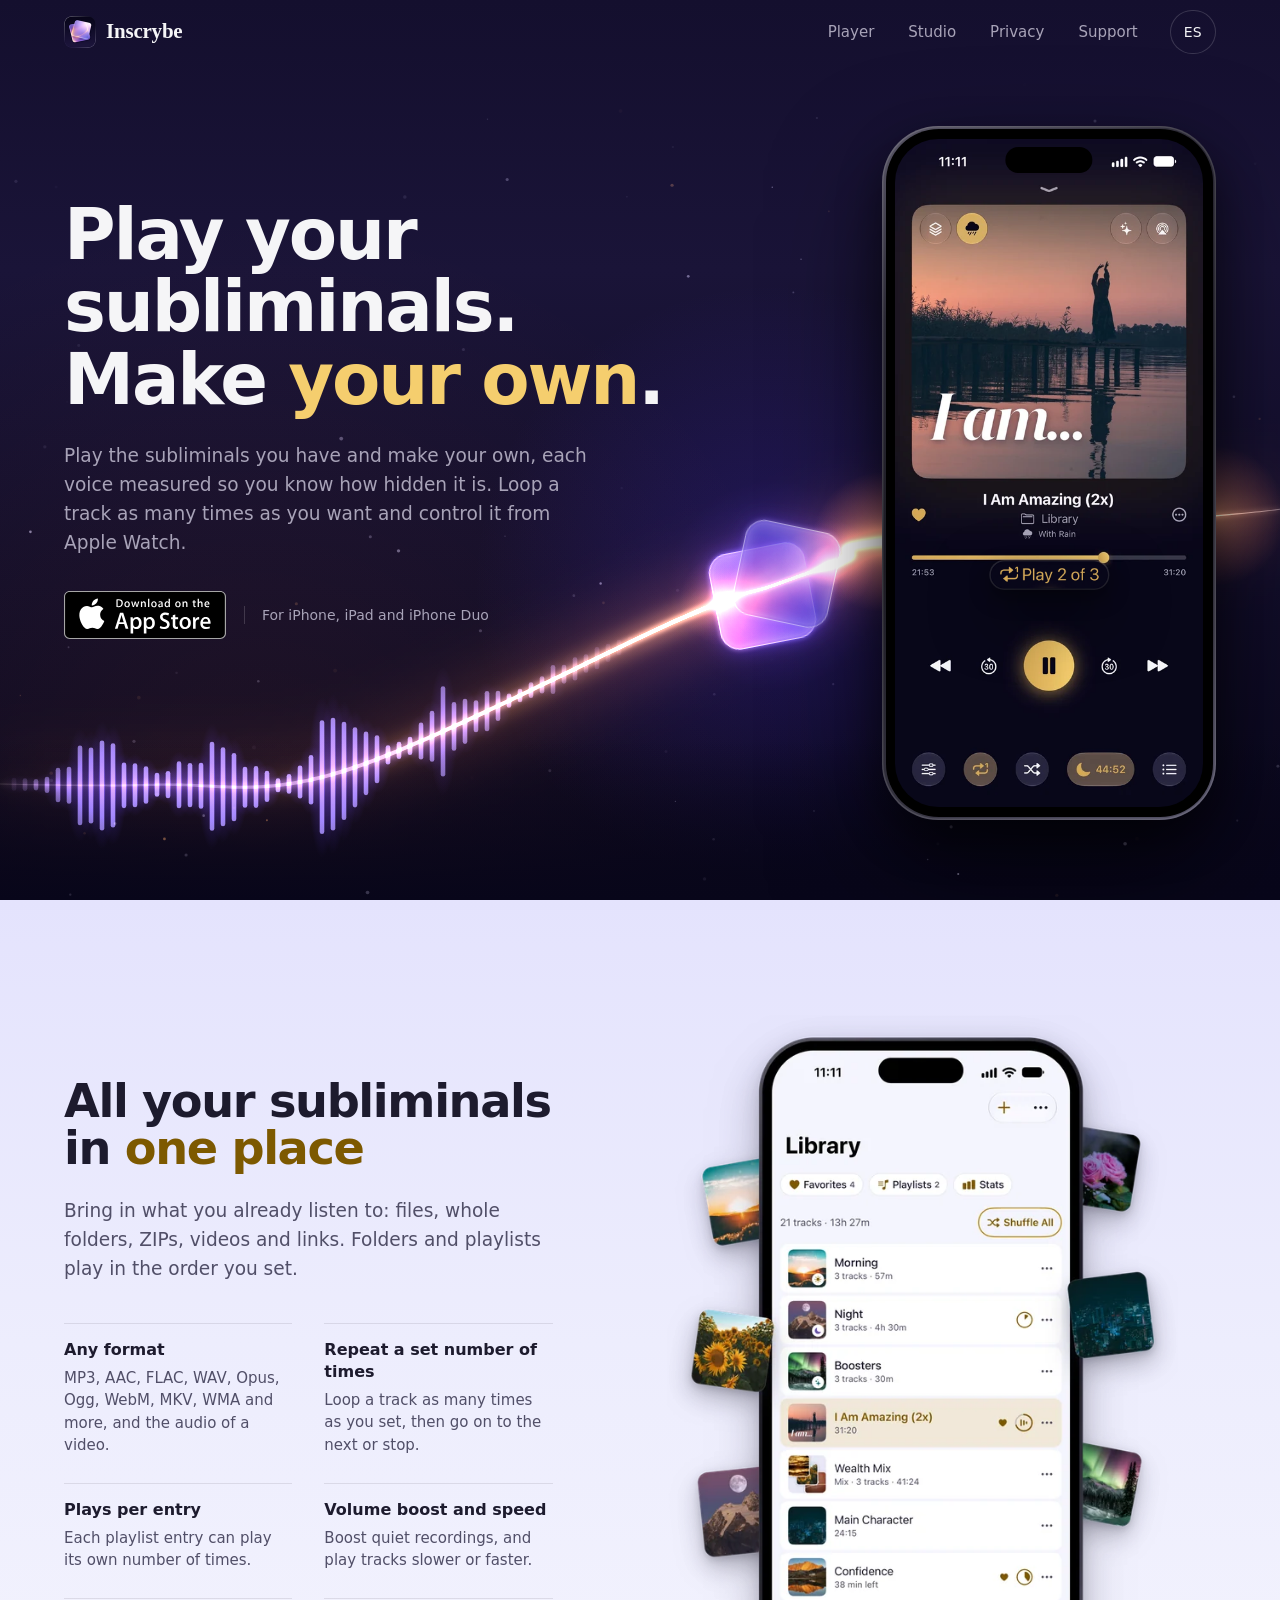
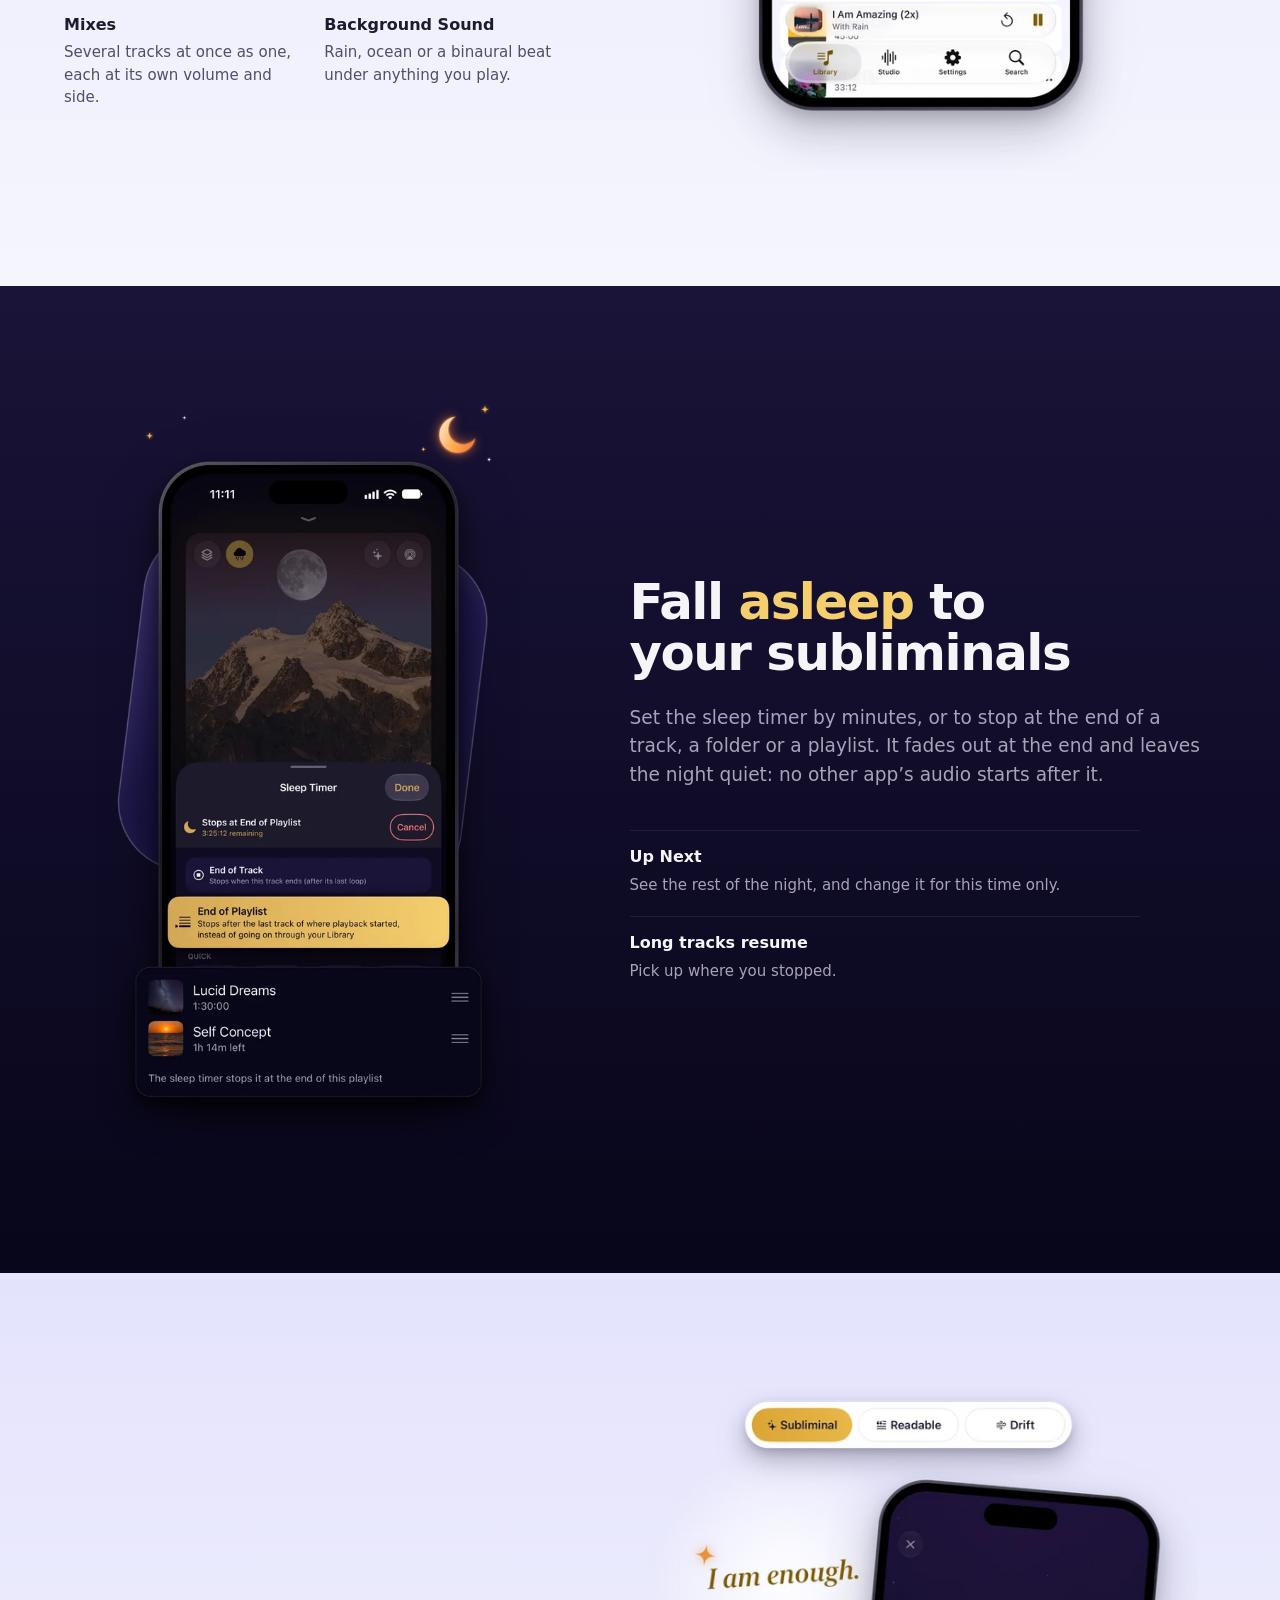
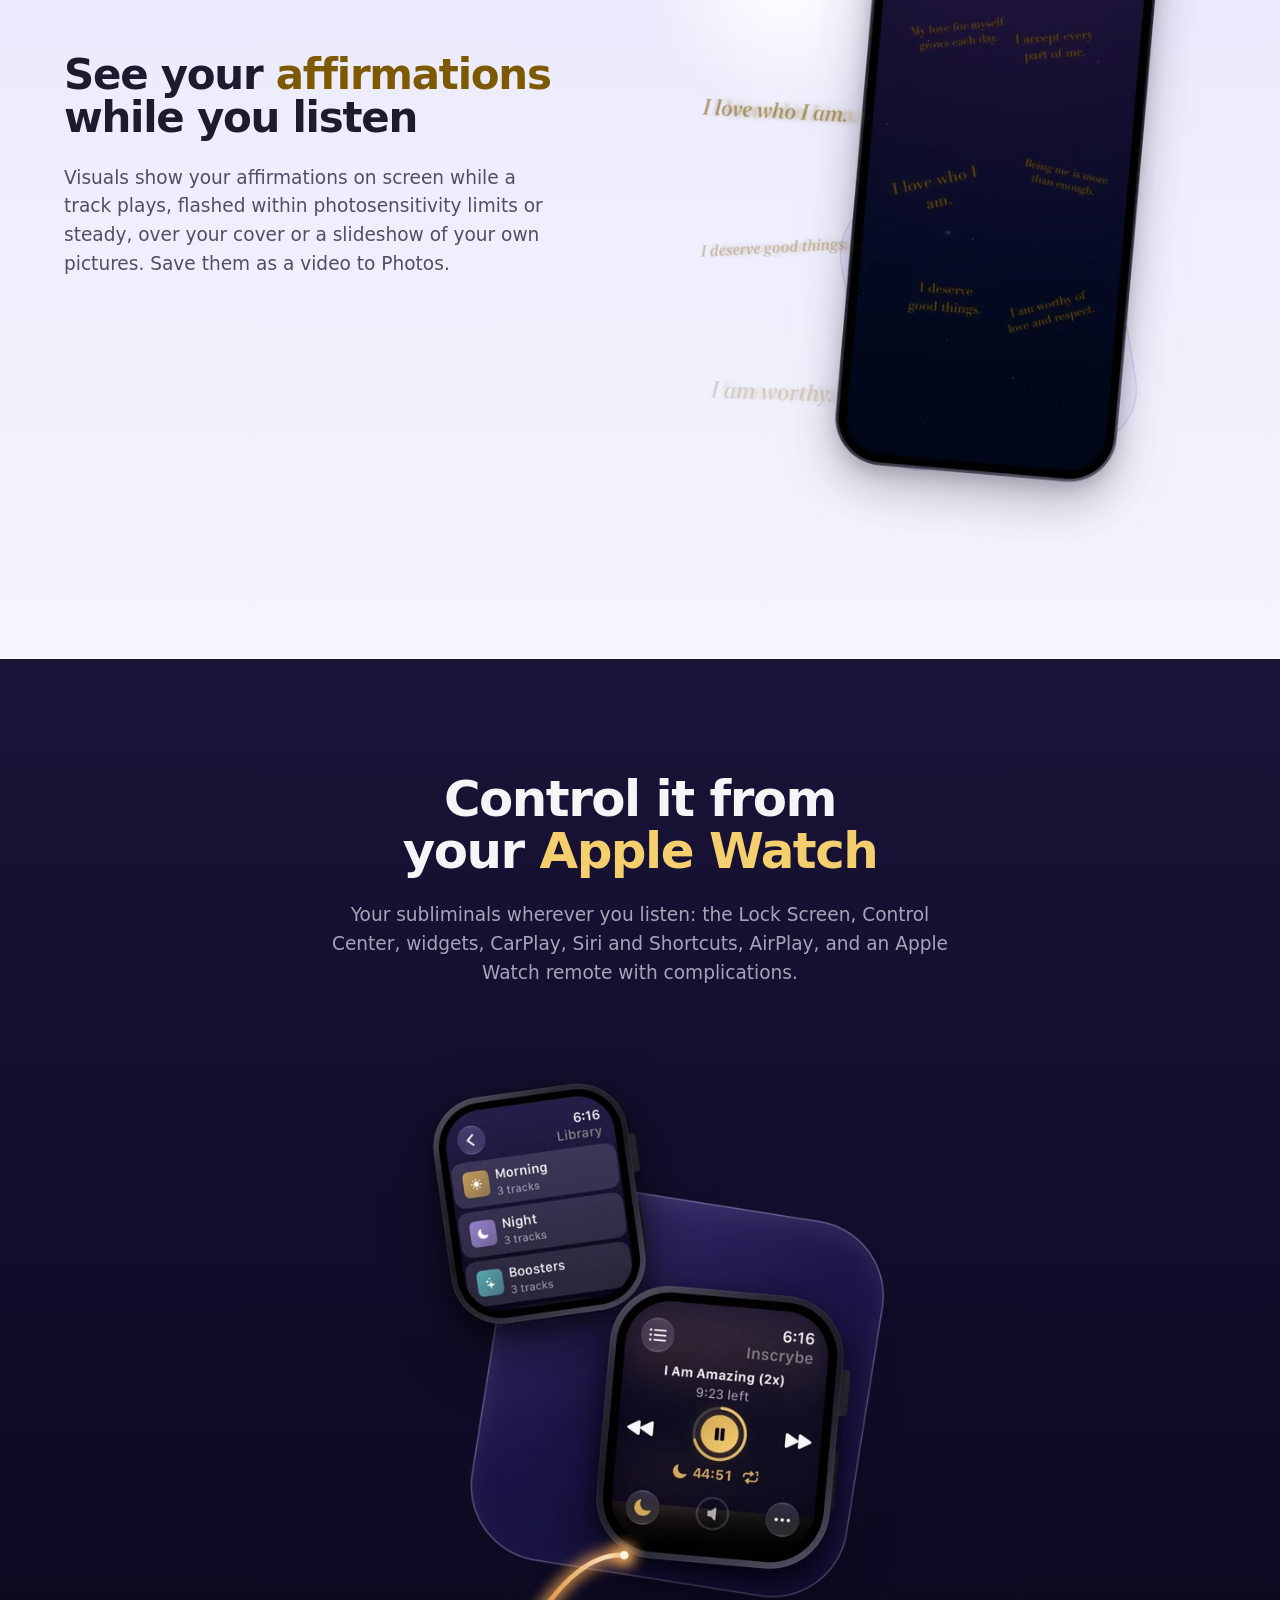
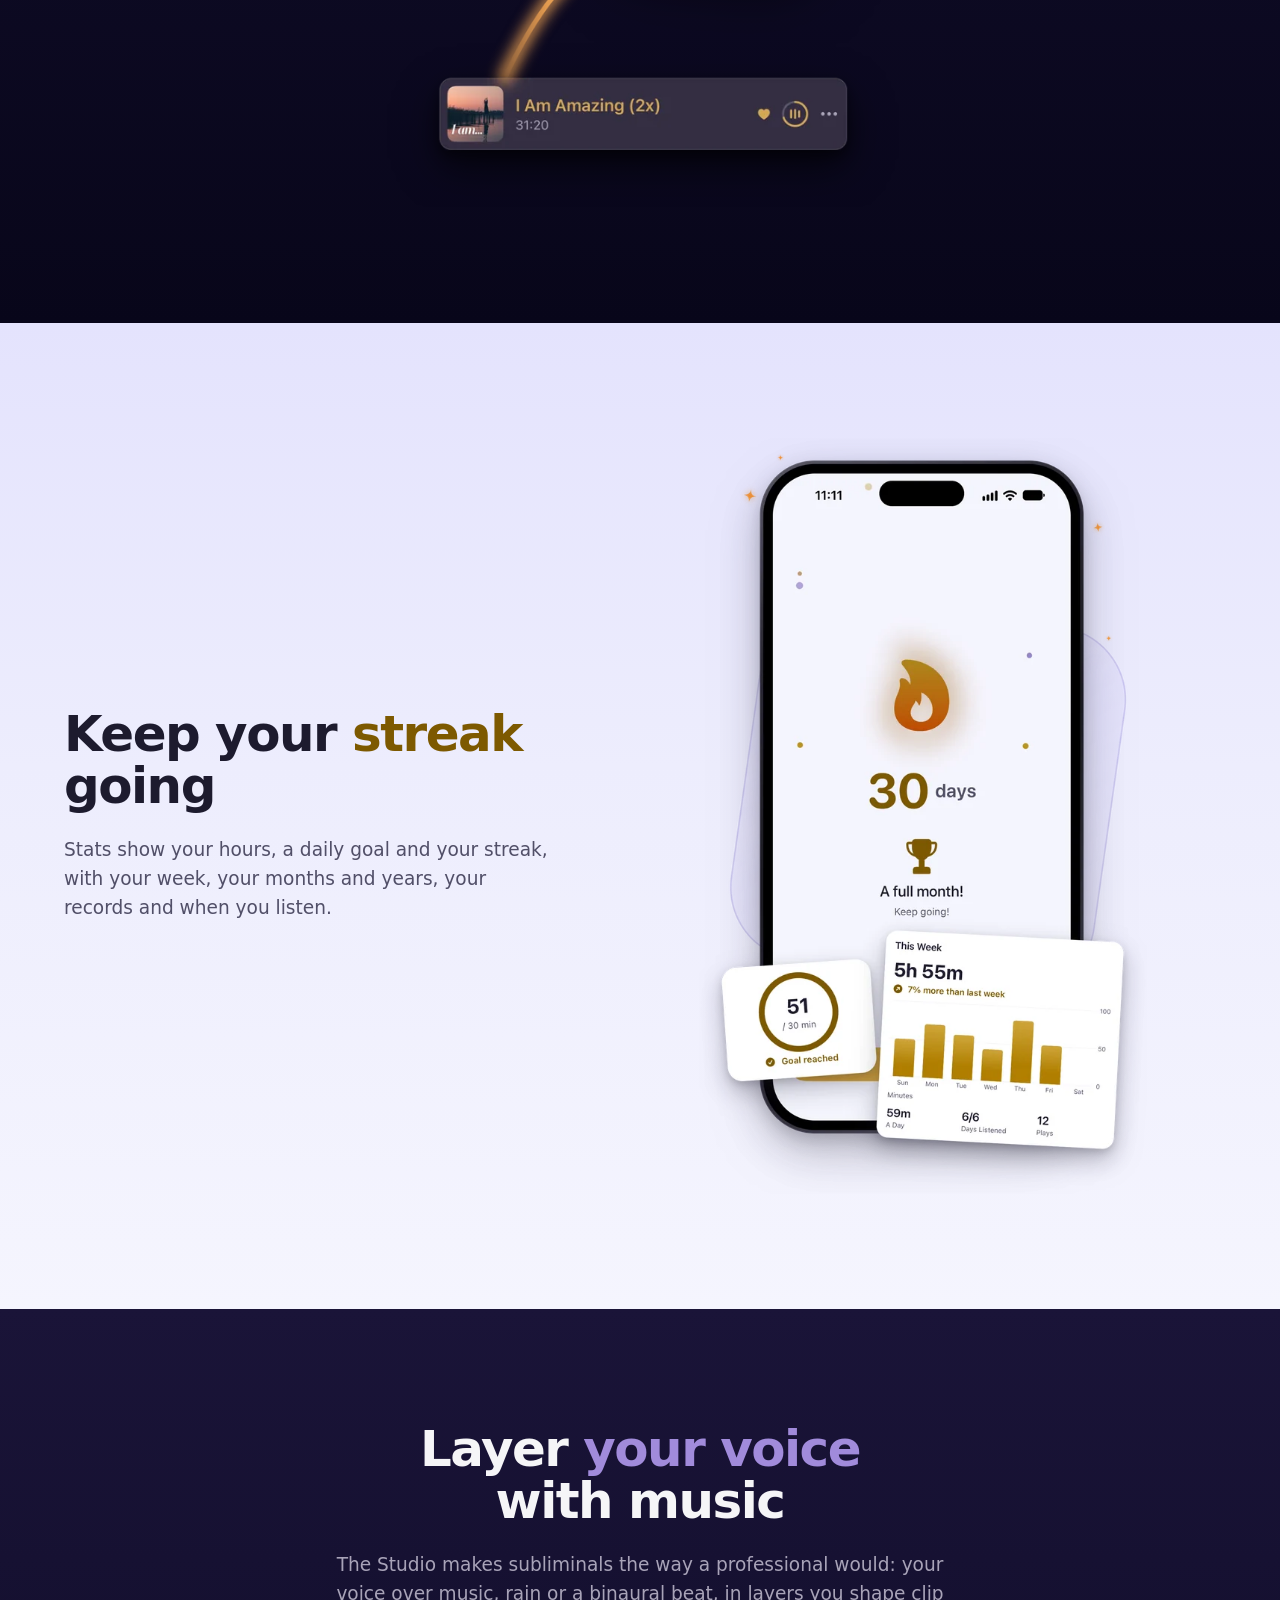
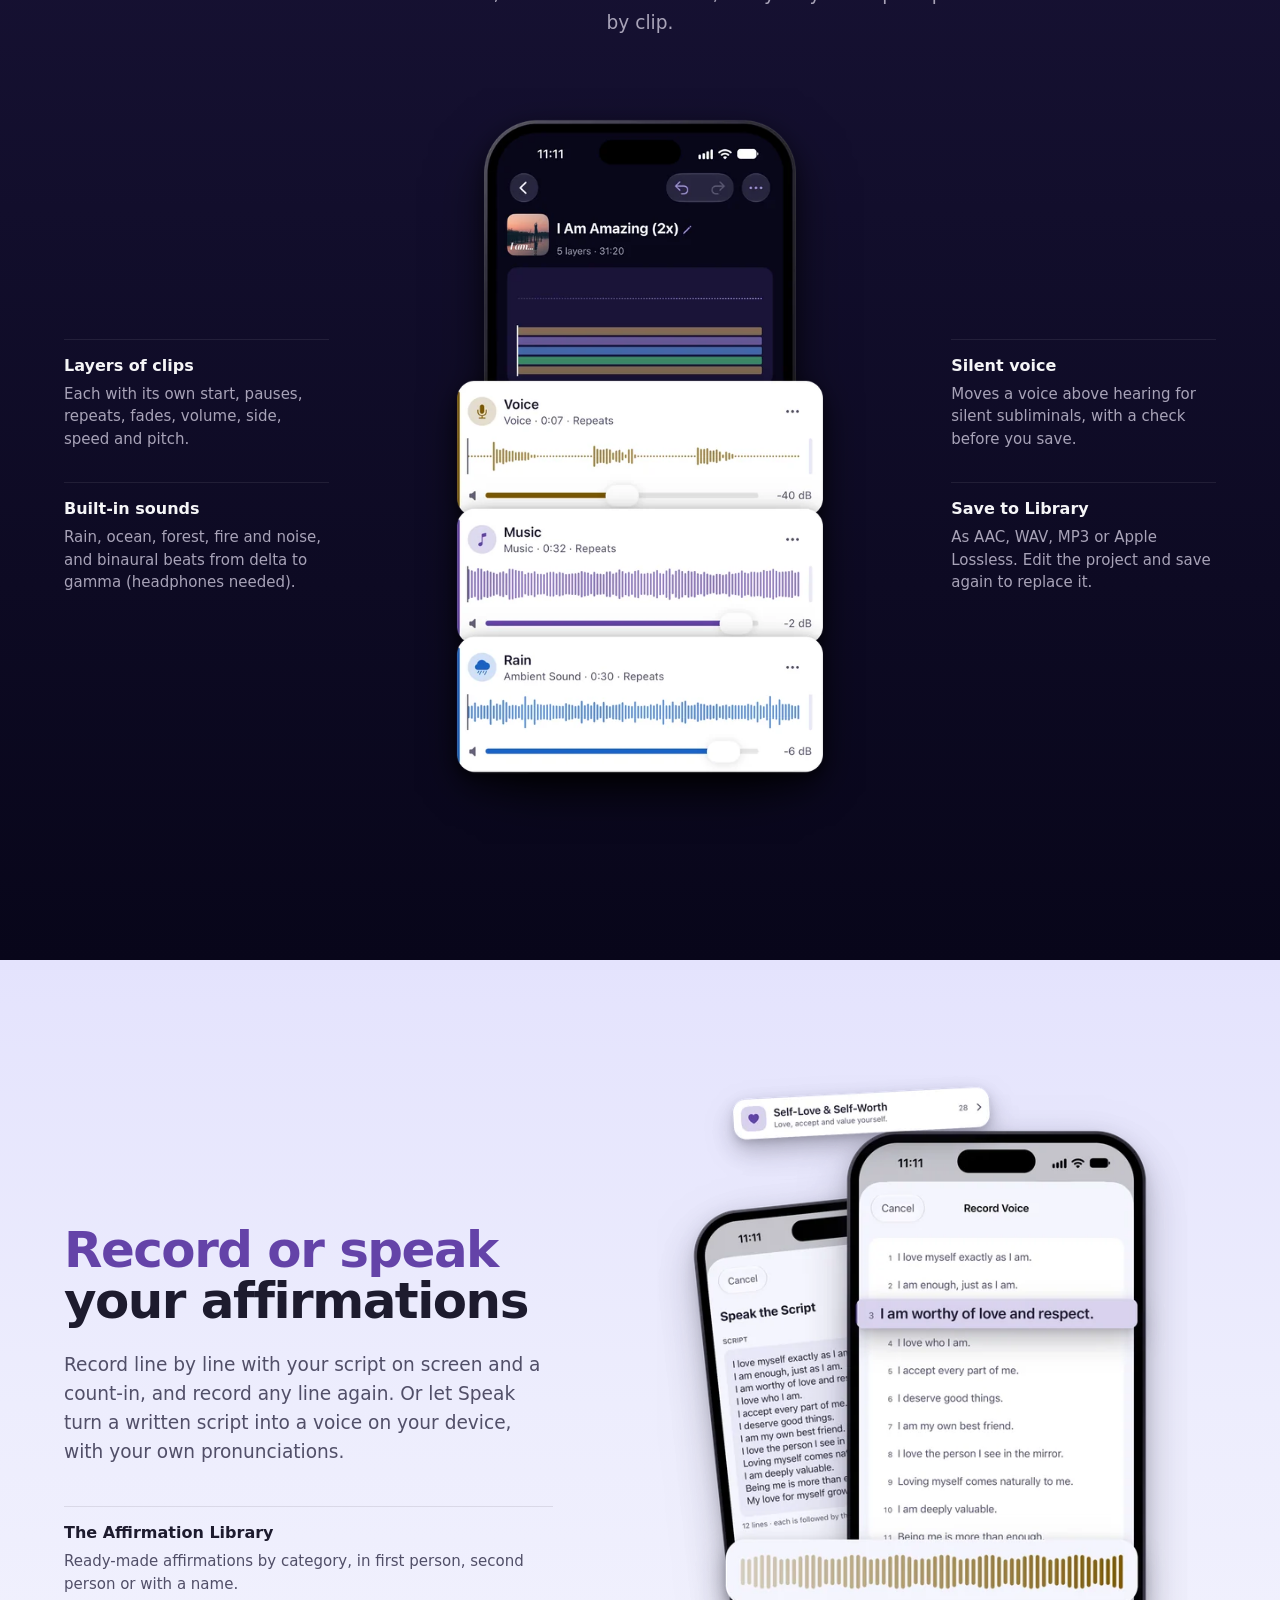
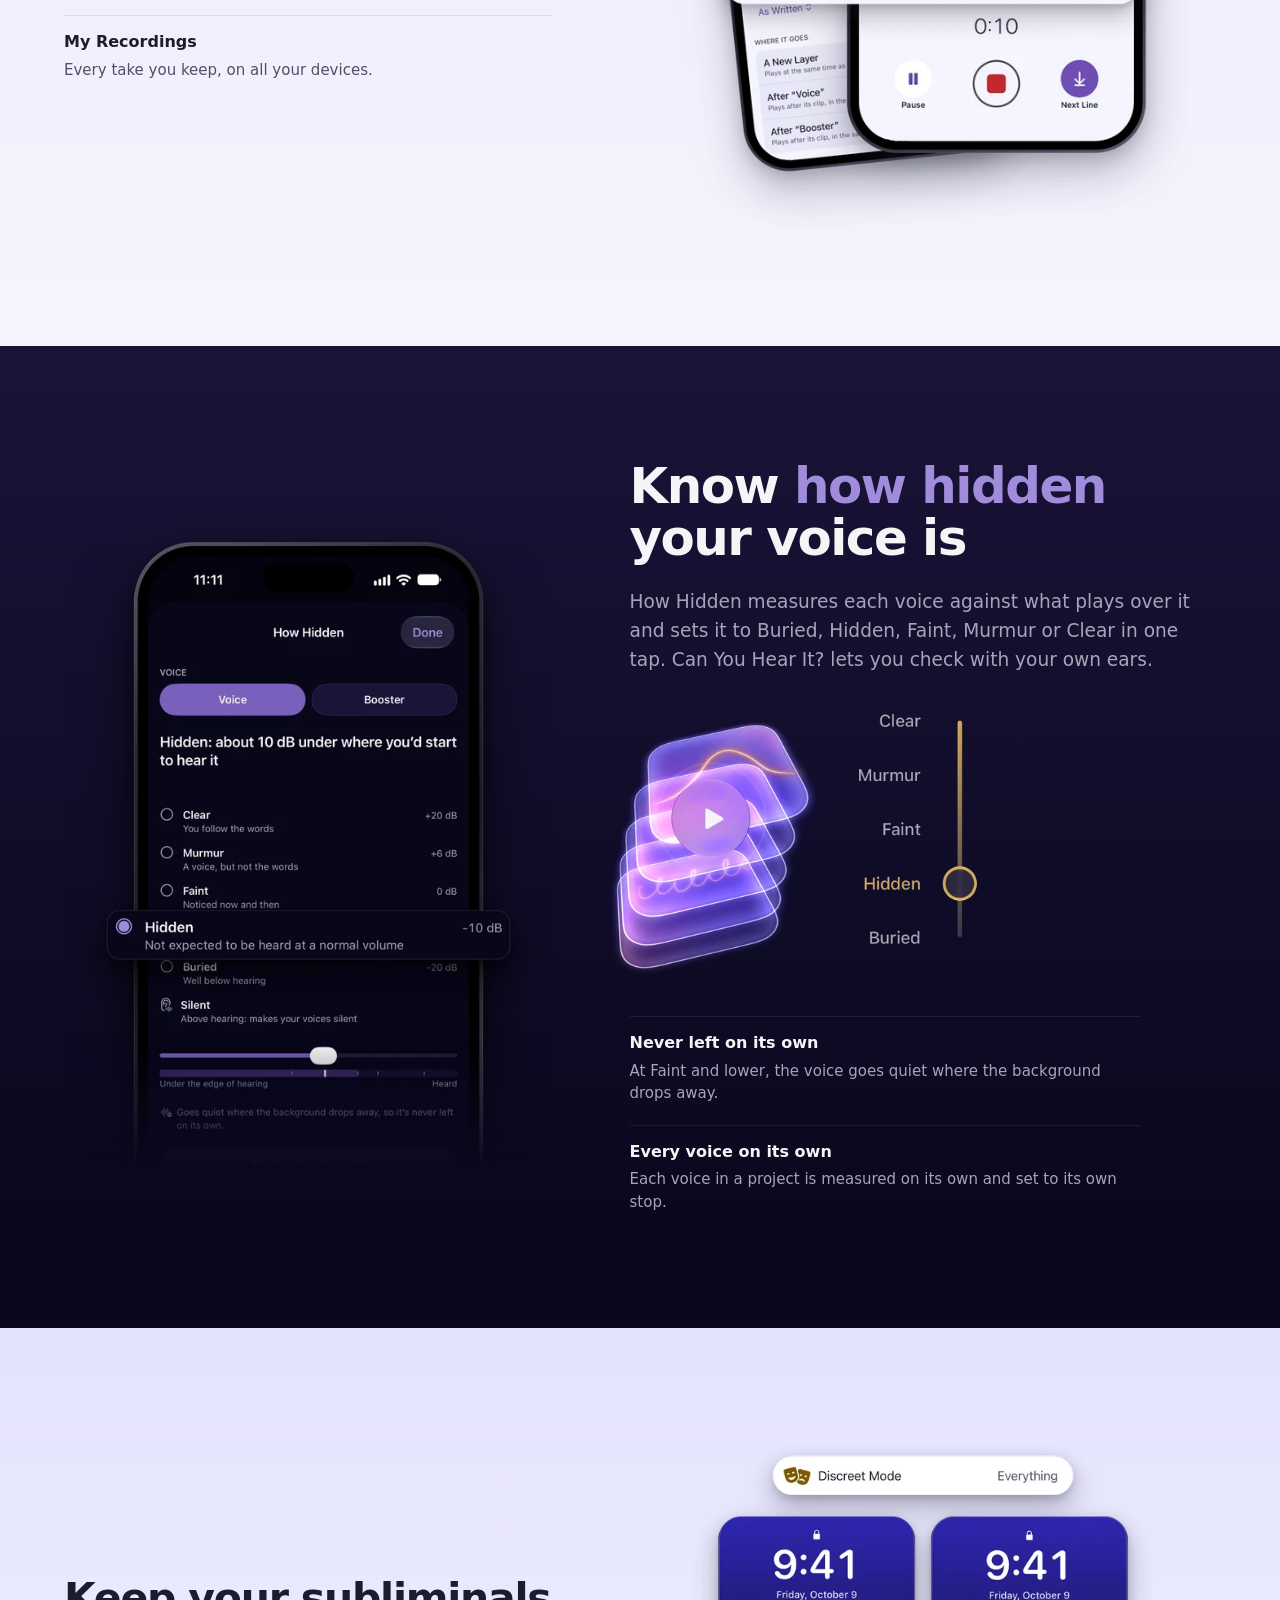
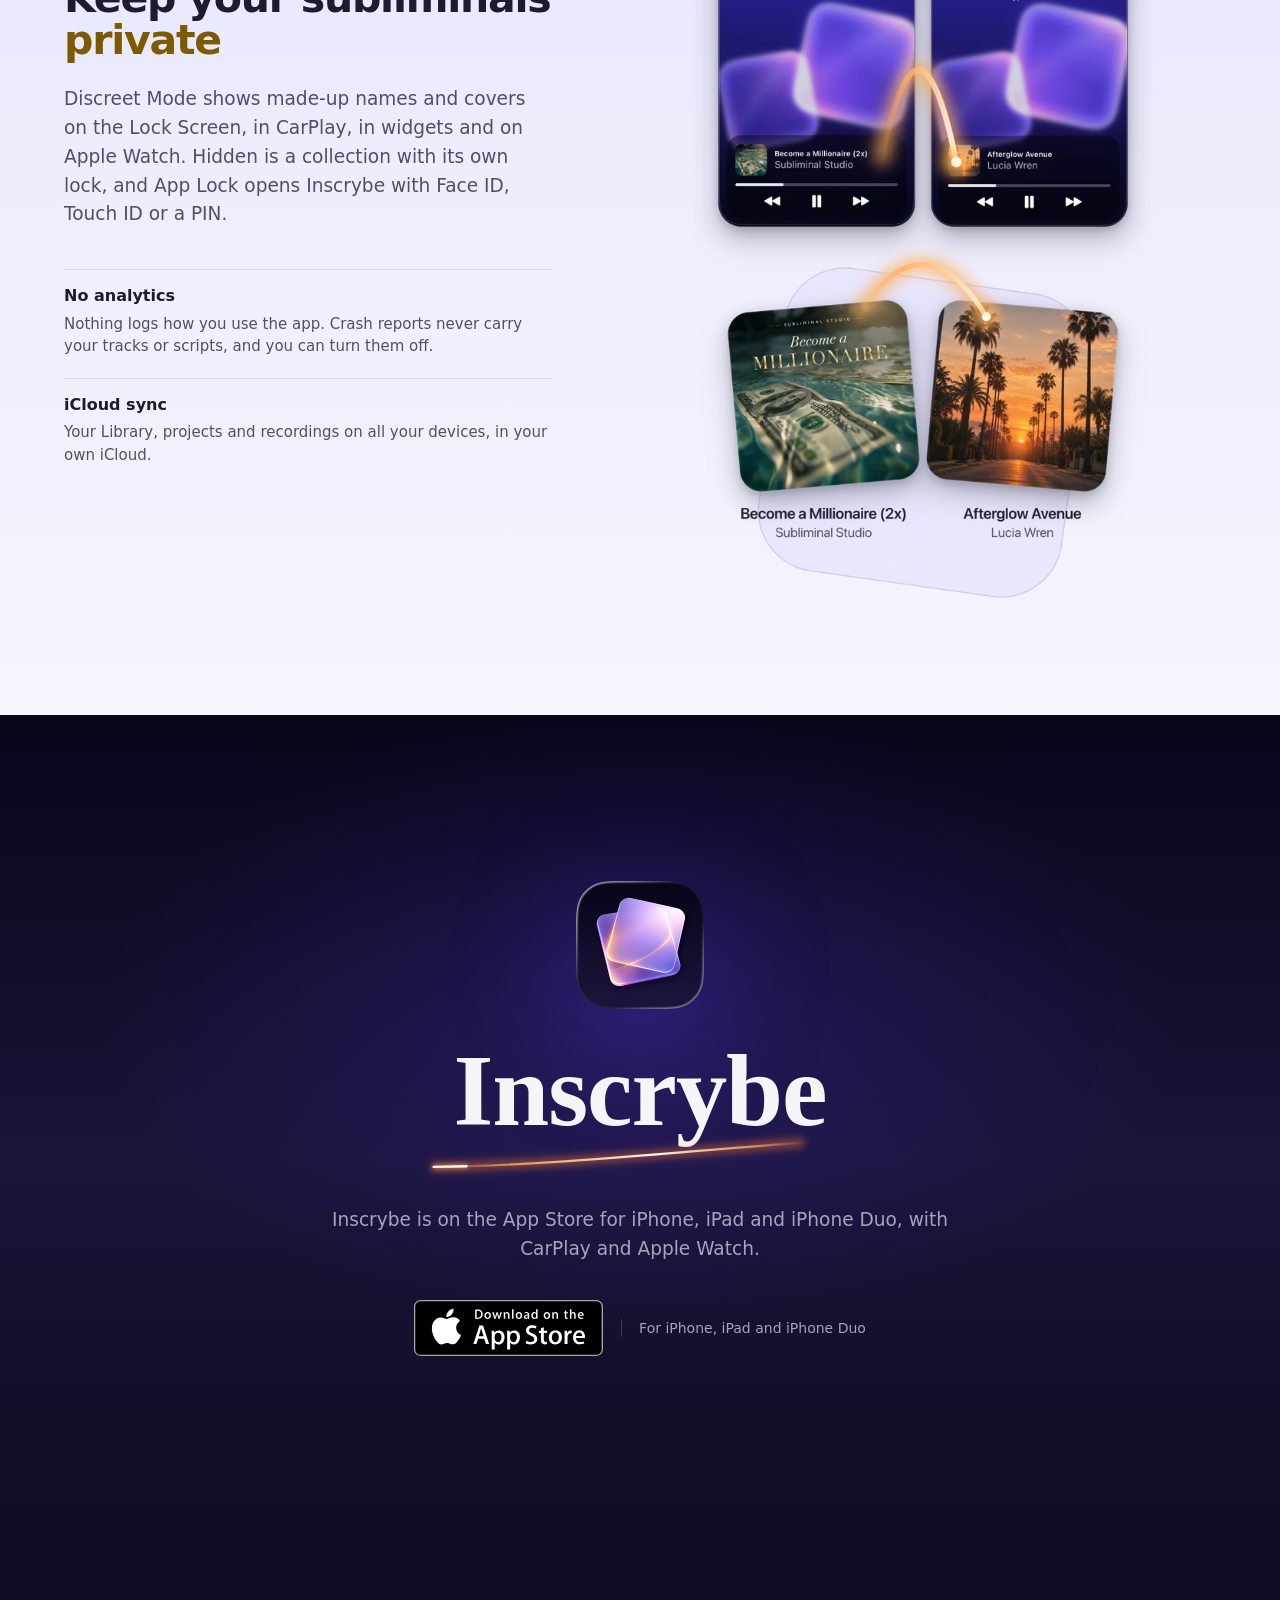
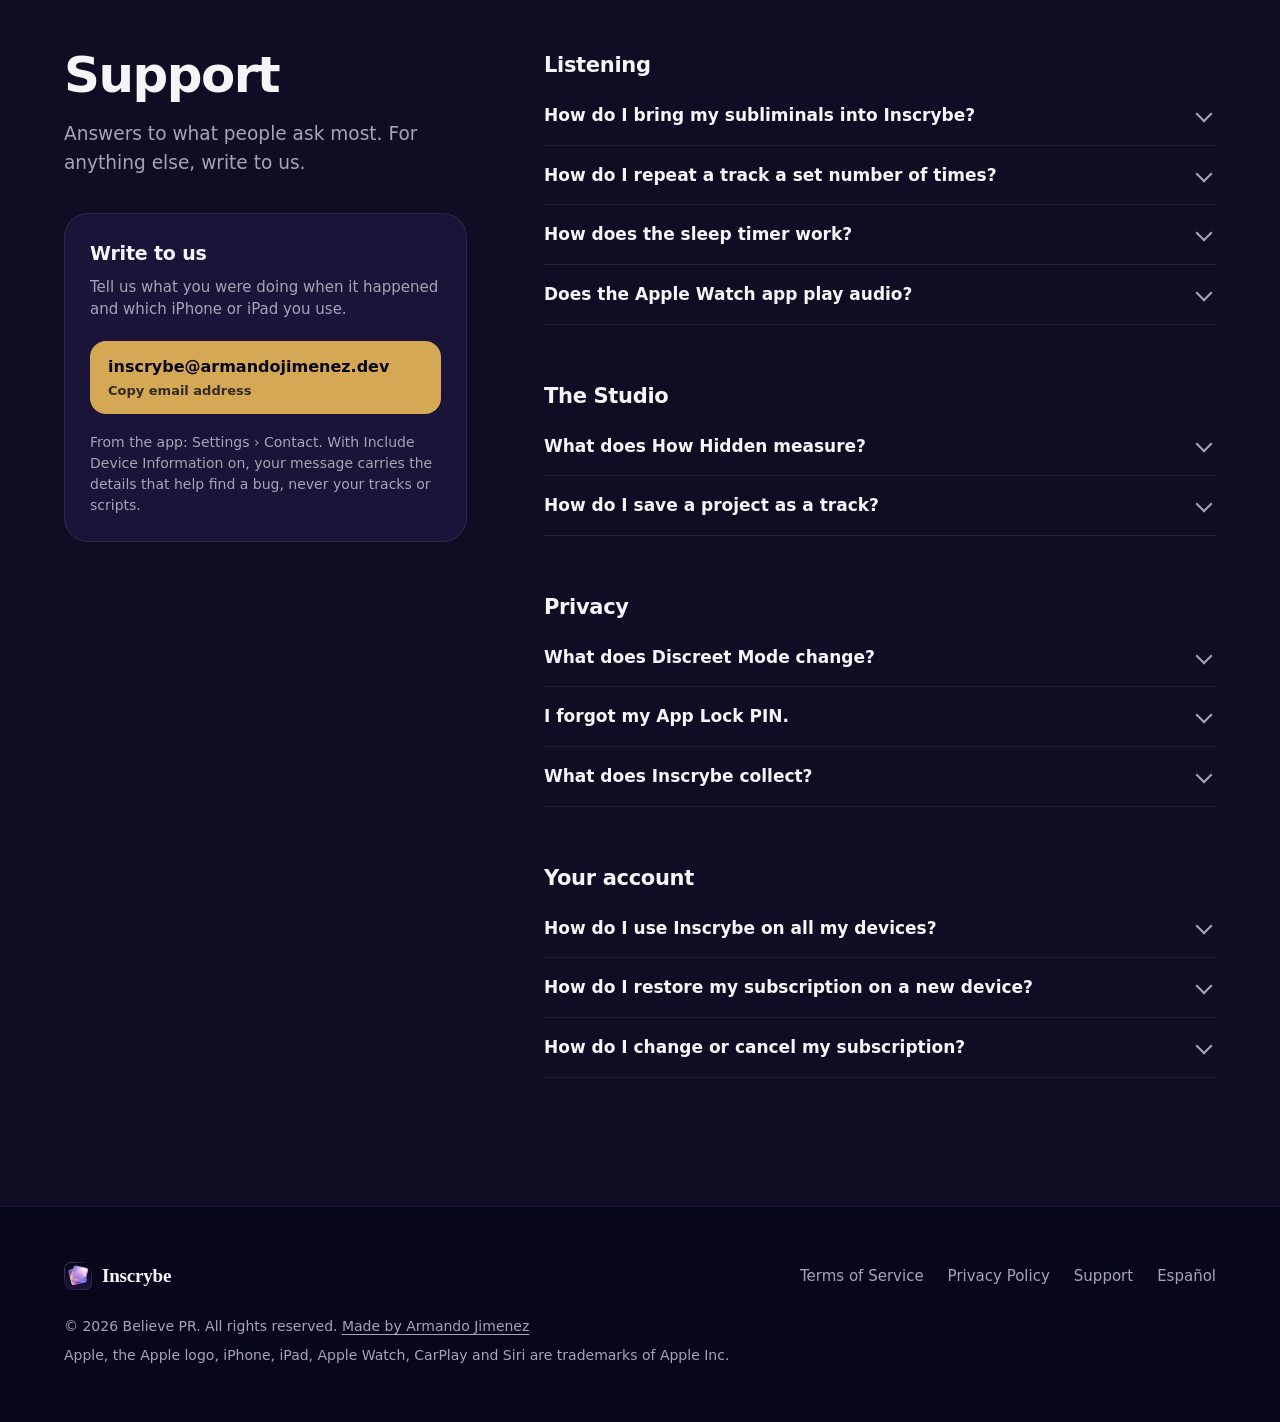
==== commit 9d612f5c: "The App Store badge links to Inscrybe Version 1.0 is on sale: the badge links to the App Store in En" ====
--- a/index.html
+++ b/index.html
@@ -11,7 +11,7 @@
   <link rel="alternate" hreflang="x-default" href="https://armandojimenez.dev/inscrybe/">
   <meta name="theme-color" content="#08061A">
   <meta name="color-scheme" content="dark light">
-  
+  <meta name="apple-itunes-app" content="app-id=6823235991">
   <meta property="og:type" content="website">
   <meta property="og:site_name" content="Inscrybe">
   <meta property="og:title" content="Inscrybe: play your subliminals, make your own">
@@ -44,7 +44,7 @@
     };
     addEventListener('resize', function () { document.querySelectorAll('[data-fit]').forEach(fit); });
   </script>
-  <script type="application/ld+json">{"@context":"https://schema.org","@type":"MobileApplication","name":"Inscrybe","alternateName":["Inscrybe: Subliminal Maker","Inscrybe Subliminal Player"],"description":"Play the subliminals you have and make your own. Repeat counts, a sleep timer, Apple Watch control and a Studio that measures how hidden each voice is.","applicationCategory":"MusicApplication","applicationSubCategory":"LifestyleApplication","operatingSystem":"iOS 26.1 or later","inLanguage":"en","url":"https://armandojimenez.dev/inscrybe/","image":"https://armandojimenez.dev/inscrybe/assets/icon-512.png","screenshot":[{"@type":"ImageObject","contentUrl":"https://armandojimenez.dev/inscrybe/assets/screens/en/player-960.webp","caption":"Inscrybe’s subliminal player playing “I Am Amazing (2x)”, its second of three plays"},{"@type":"ImageObject","contentUrl":"https://armandojimenez.dev/inscrybe/assets/web/en/library-1200.webp","caption":"The Library in Inscrybe: folders, a Mix and tracks with their covers, “I Am Amazing (2x)” playing"},{"@type":"ImageObject","contentUrl":"https://armandojimenez.dev/inscrybe/assets/web/en/studio-1200.webp","caption":"A subliminal project in Inscrybe’s Studio: its Voice, Music and Rain layers with their waveforms and volumes"},{"@type":"ImageObject","contentUrl":"https://armandojimenez.dev/inscrybe/assets/web/en/hidden-1200.webp","caption":"How Hidden on a project’s voice, set to Hidden"},{"@type":"ImageObject","contentUrl":"https://armandojimenez.dev/inscrybe/assets/web/en/privacy-1200.webp","caption":"The same Lock Screen twice: “Become a Millionaire (2x)” playing, and as Discreet Mode shows it, “Afterglow Avenue” by Lucia Wren"}],"publisher":{"@type":"Organization","name":"Believe PR","url":"https://armandojimenez.dev/"},"author":{"@type":"Person","name":"Armando Jimenez","url":"https://armandojimenez.dev/"}}</script>
+  <script type="application/ld+json">{"@context":"https://schema.org","@type":"MobileApplication","name":"Inscrybe","alternateName":["Inscrybe: Subliminal Maker","Inscrybe Subliminal Player"],"description":"Play the subliminals you have and make your own. Repeat counts, a sleep timer, Apple Watch control and a Studio that measures how hidden each voice is.","applicationCategory":"MusicApplication","applicationSubCategory":"LifestyleApplication","operatingSystem":"iOS 26.1 or later","inLanguage":"en","url":"https://armandojimenez.dev/inscrybe/","image":"https://armandojimenez.dev/inscrybe/assets/icon-512.png","screenshot":[{"@type":"ImageObject","contentUrl":"https://armandojimenez.dev/inscrybe/assets/screens/en/player-960.webp","caption":"Inscrybe’s subliminal player playing “I Am Amazing (2x)”, its second of three plays"},{"@type":"ImageObject","contentUrl":"https://armandojimenez.dev/inscrybe/assets/web/en/library-1200.webp","caption":"The Library in Inscrybe: folders, a Mix and tracks with their covers, “I Am Amazing (2x)” playing"},{"@type":"ImageObject","contentUrl":"https://armandojimenez.dev/inscrybe/assets/web/en/studio-1200.webp","caption":"A subliminal project in Inscrybe’s Studio: its Voice, Music and Rain layers with their waveforms and volumes"},{"@type":"ImageObject","contentUrl":"https://armandojimenez.dev/inscrybe/assets/web/en/hidden-1200.webp","caption":"How Hidden on a project’s voice, set to Hidden"},{"@type":"ImageObject","contentUrl":"https://armandojimenez.dev/inscrybe/assets/web/en/privacy-1200.webp","caption":"The same Lock Screen twice: “Become a Millionaire (2x)” playing, and as Discreet Mode shows it, “Afterglow Avenue” by Lucia Wren"}],"publisher":{"@type":"Organization","name":"Believe PR","url":"https://armandojimenez.dev/"},"author":{"@type":"Person","name":"Armando Jimenez","url":"https://armandojimenez.dev/"},"downloadUrl":"https://apps.apple.com/app/id6823235991","installUrl":"https://apps.apple.com/app/id6823235991","sameAs":["https://apps.apple.com/app/id6823235991"]}</script>
   <script src="behavior.js?v=8fca79352f" defer></script>
   <script src="light.js?v=c4f4e980da" defer></script>
   <script>window.LANDING_STRINGS = {"copied":"Email address copied"};</script>
@@ -76,7 +76,7 @@
         <div class="hero__text">
           <h1 id="hero-title" data-fit><span class="line">Play your subliminals.</span> <span class="line">Make <span class="accent">your own</span>.</span></h1>
           <p class="lead">Play the subliminals you have and make your own, each voice measured so you know how hidden it is. Loop a track as many times as you want and control it from Apple Watch.</p>
-          <div class="get get--hero"><span class="store-badge store-badge--soon" data-store="apple" aria-disabled="true"><img src="assets/app-store-badge.svg" alt="Coming soon to the App Store" height="48" width="144"></span><p class="get__label"><span class="get__soon">Coming soon</span><span class="get__devices">For iPhone, iPad and iPhone Duo</span></p></div>
+          <div class="get get--hero"><a class="store-badge" data-store="apple" href="https://apps.apple.com/app/id6823235991" target="_blank" rel="noopener"><img src="assets/app-store-badge.svg" alt="Download on the App Store" height="48" width="144"></a><p class="get__label"><span class="get__devices">For iPhone, iPad and iPhone Duo</span></p></div>
           <script>fit(document.getElementById('hero-title'))</script>
         </div>
         <div class="hero__glass" data-glass aria-hidden="true"></div>
@@ -218,8 +218,8 @@
         <path d="M4 46 C 180 44, 330 30, 596 12" fill="none" stroke="url(#ml-core)" stroke-width="3" stroke-linecap="round"/>
         <path class="mark-line__comet" d="M4 46 C 180 44, 330 30, 596 12" pathLength="100" fill="none" stroke="#FFF5E4" stroke-width="3.2" stroke-linecap="round"/>
       </svg></h2>
-      <p class="lead">Inscrybe is coming to the App Store for iPhone, iPad and iPhone Duo, with CarPlay and Apple Watch.</p>
-      <div class="get get--cta"><span class="store-badge store-badge--soon" data-store="apple" aria-disabled="true"><img src="assets/app-store-badge.svg" alt="Coming soon to the App Store" height="56" width="168"></span><p class="get__label"><span class="get__soon">Coming soon</span><span class="get__devices">For iPhone, iPad and iPhone Duo</span></p></div>
+      <p class="lead">Inscrybe is on the App Store for iPhone, iPad and iPhone Duo, with CarPlay and Apple Watch.</p>
+      <div class="get get--cta"><a class="store-badge" data-store="apple" href="https://apps.apple.com/app/id6823235991" target="_blank" rel="noopener"><img src="assets/app-store-badge.svg" alt="Download on the App Store" height="56" width="168"></a><p class="get__label"><span class="get__devices">For iPhone, iPad and iPhone Duo</span></p></div>
     </section>
 
     <section class="support" id="support" aria-labelledby="support-title">
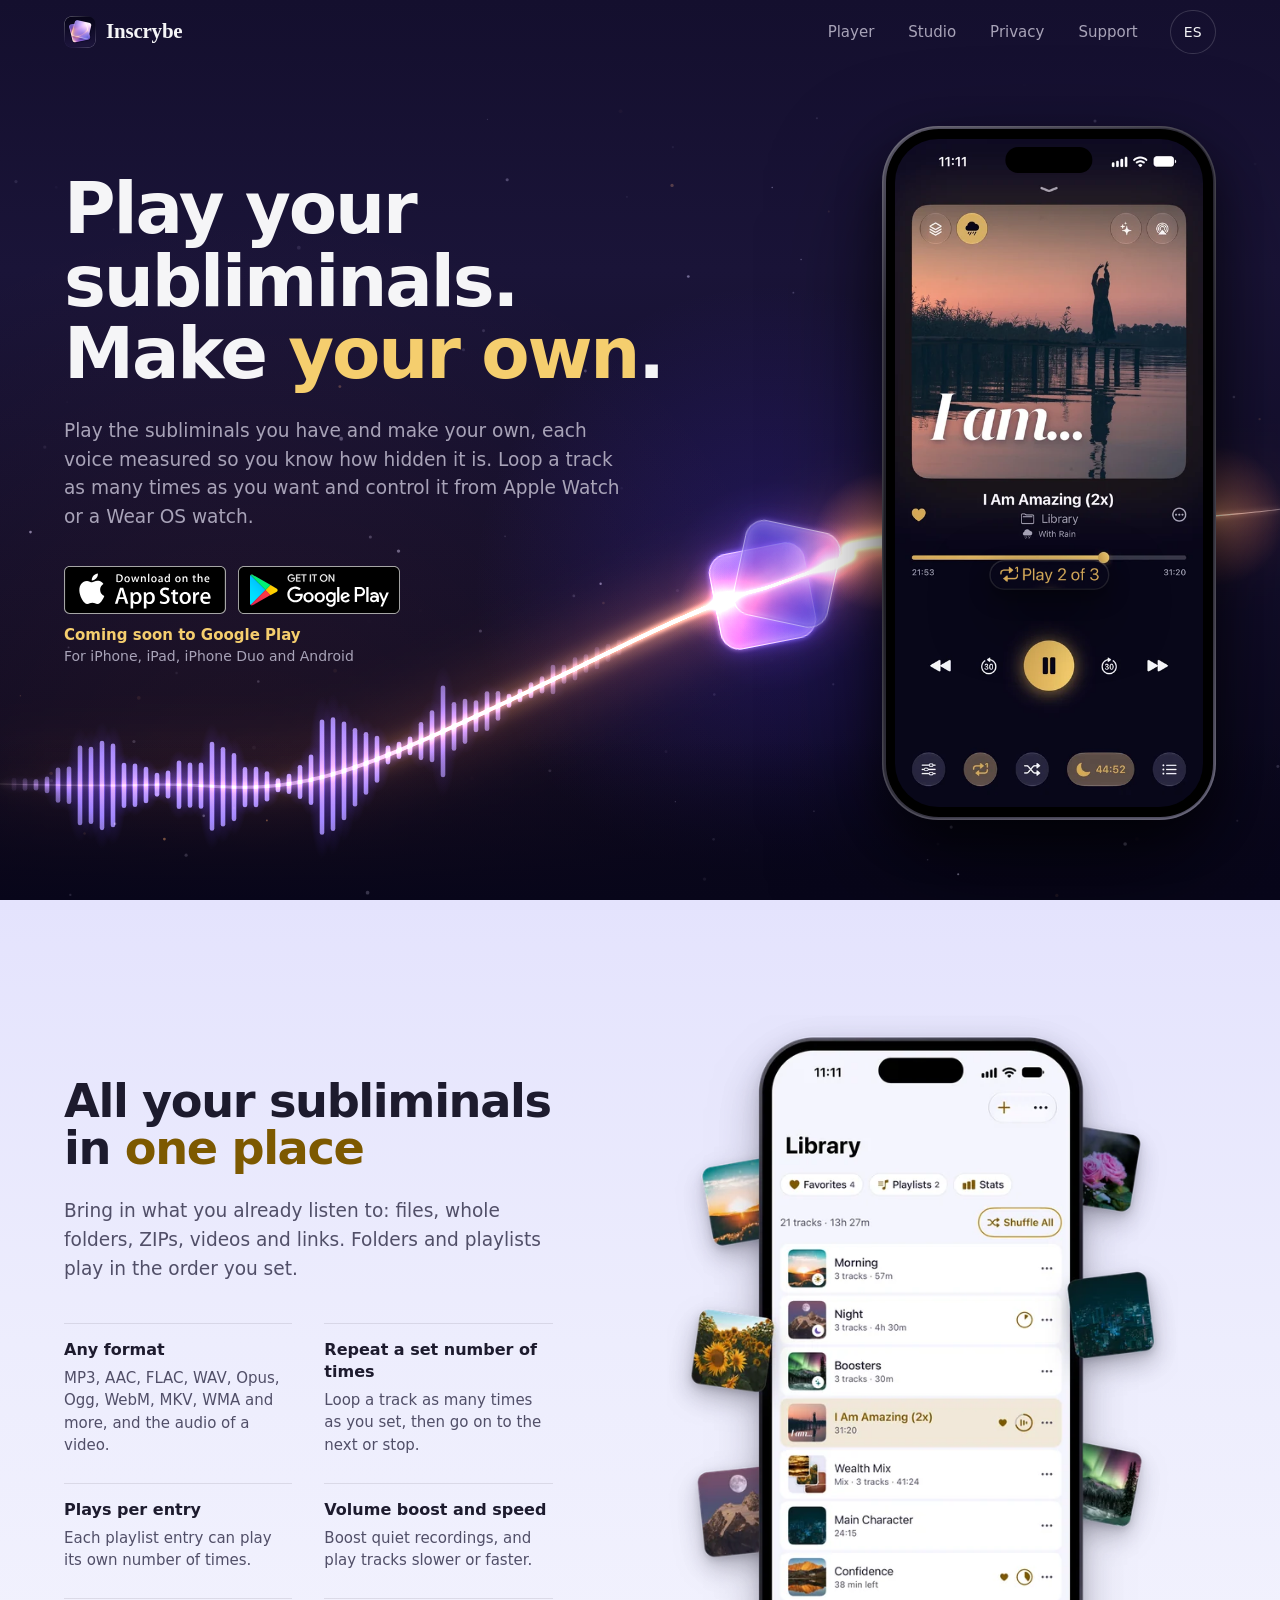
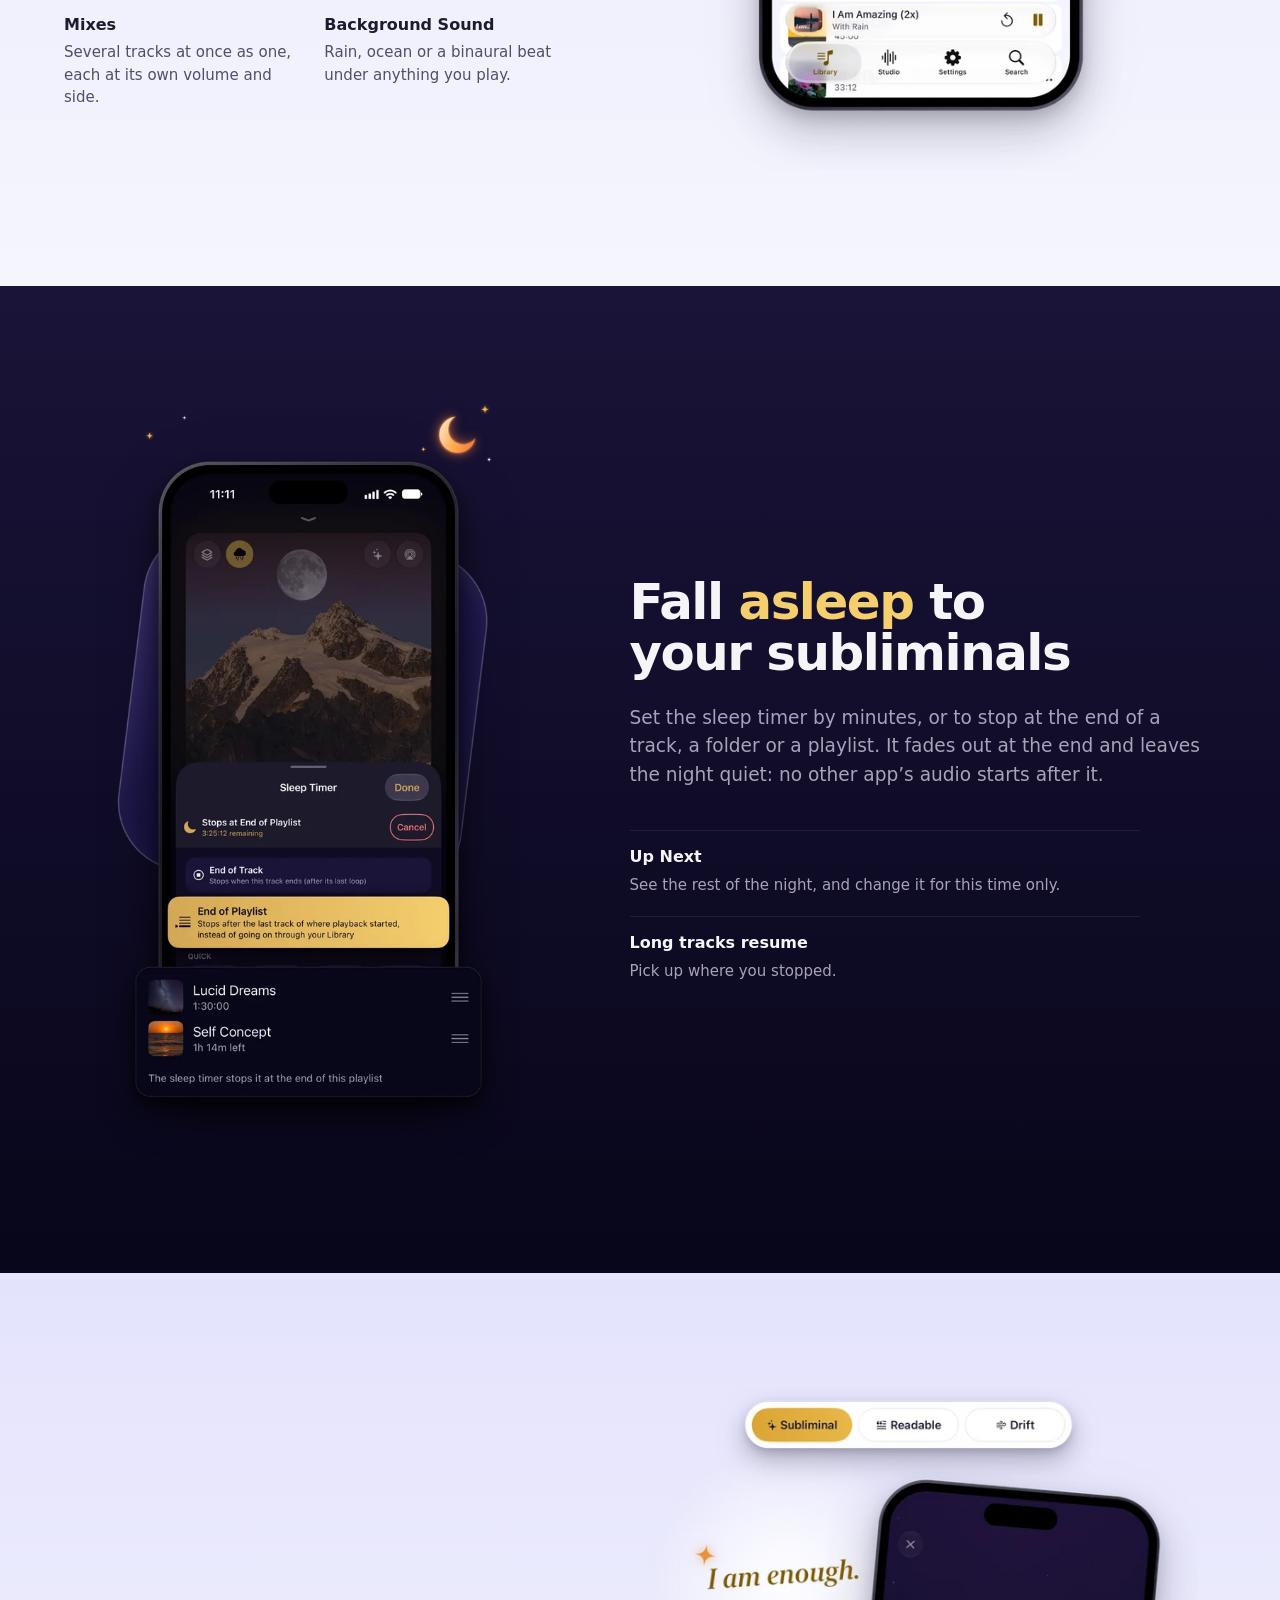
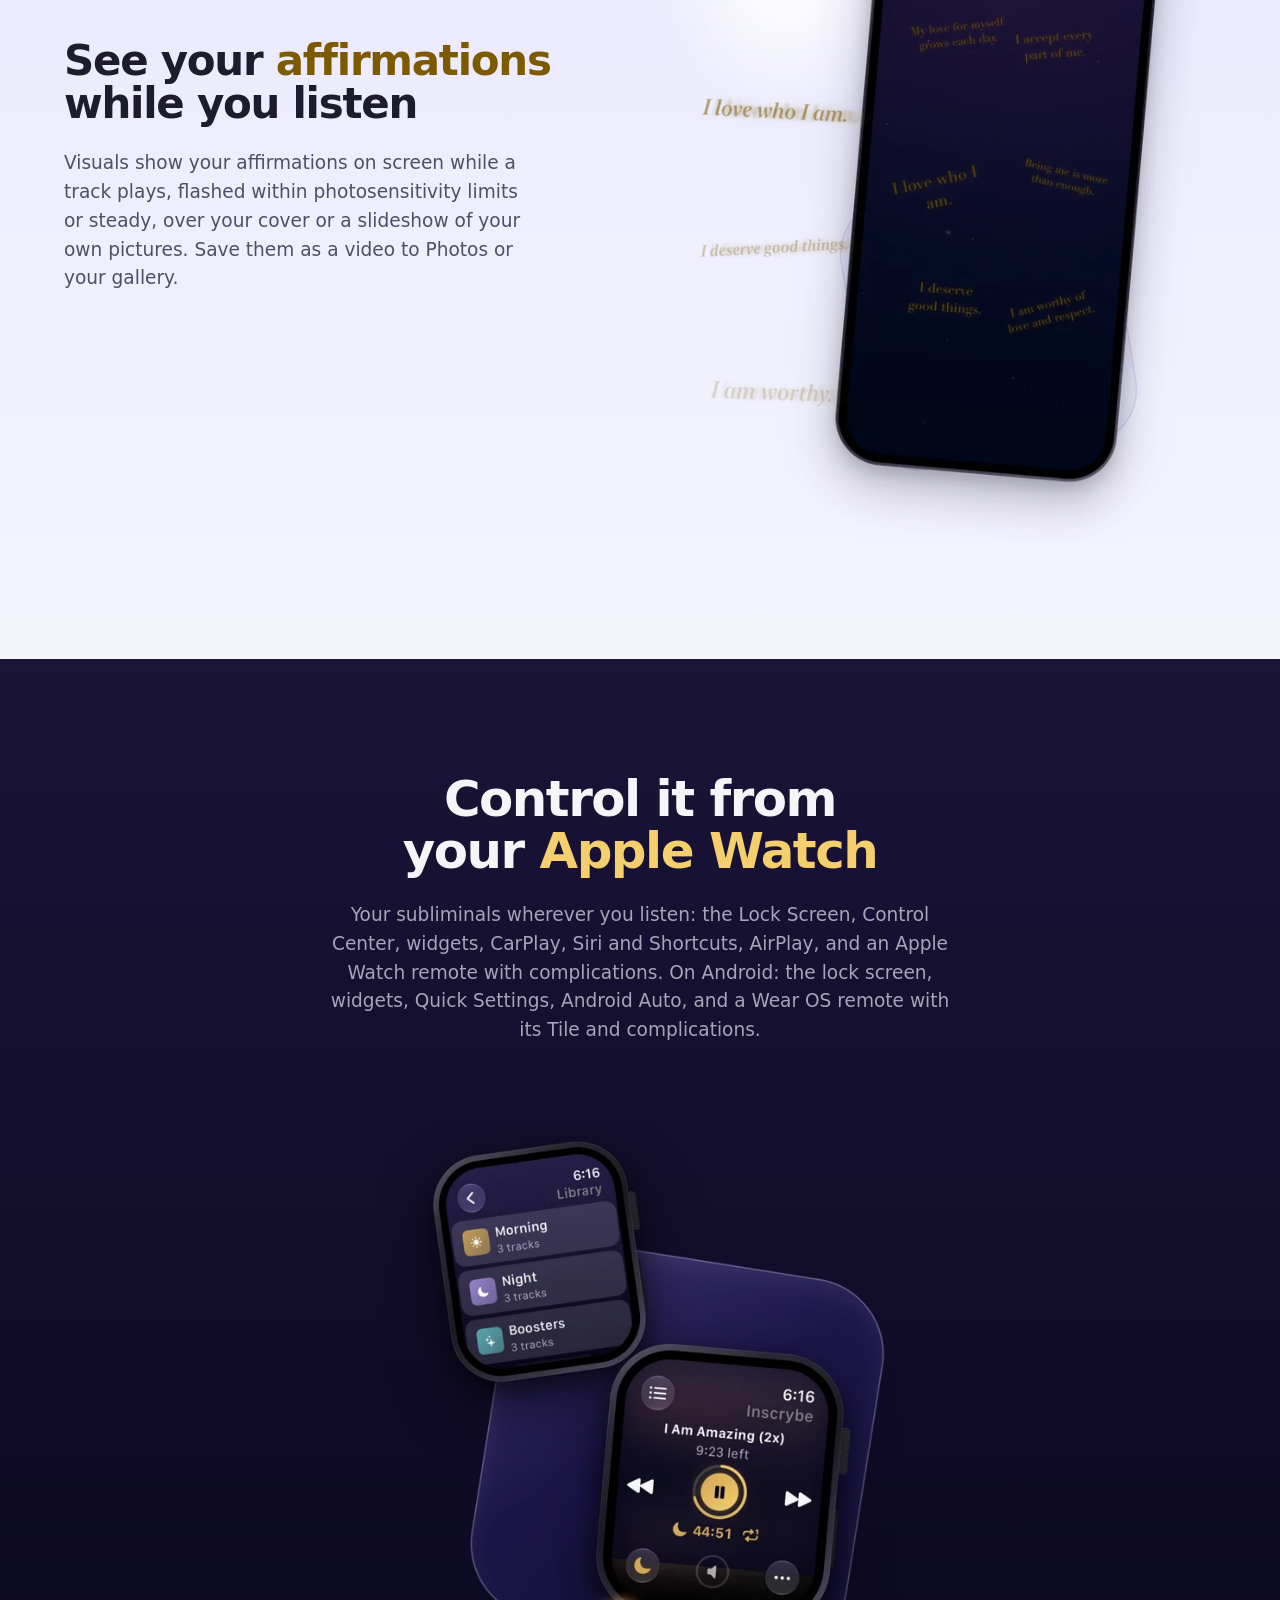
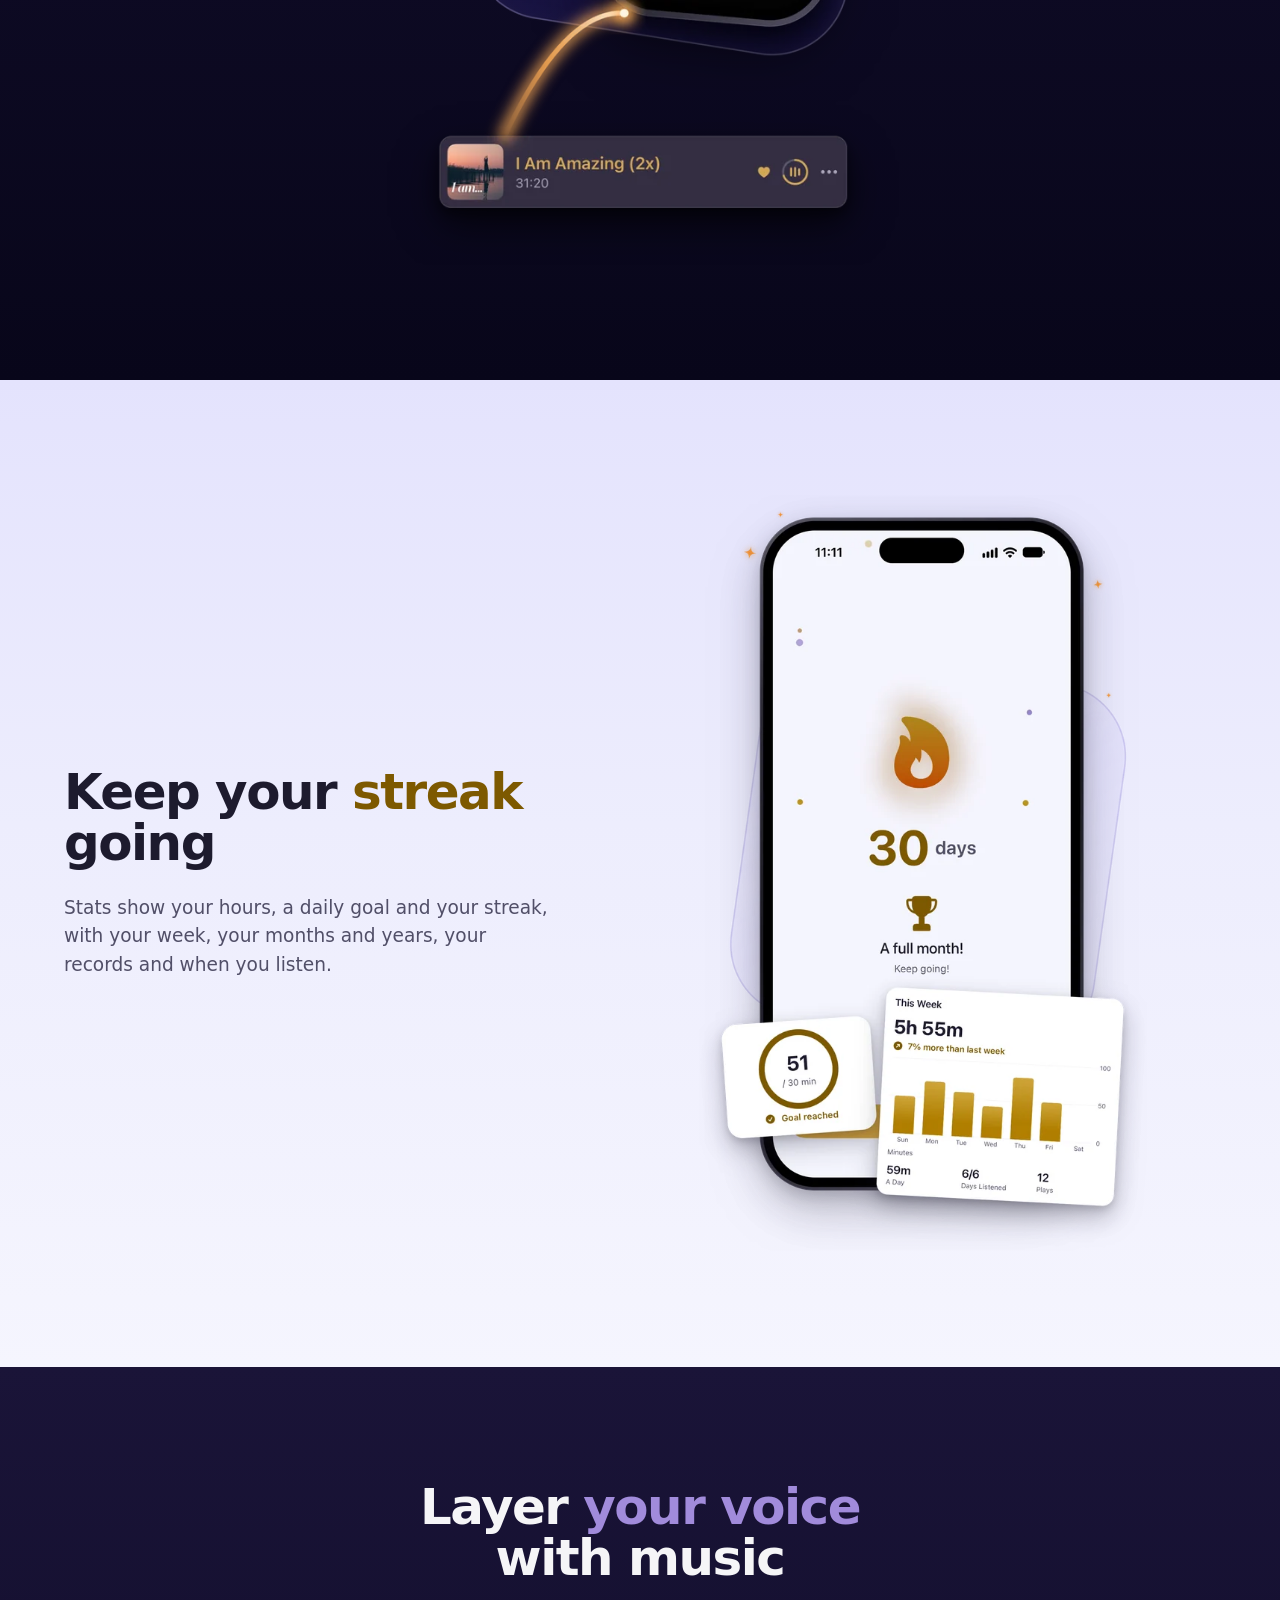
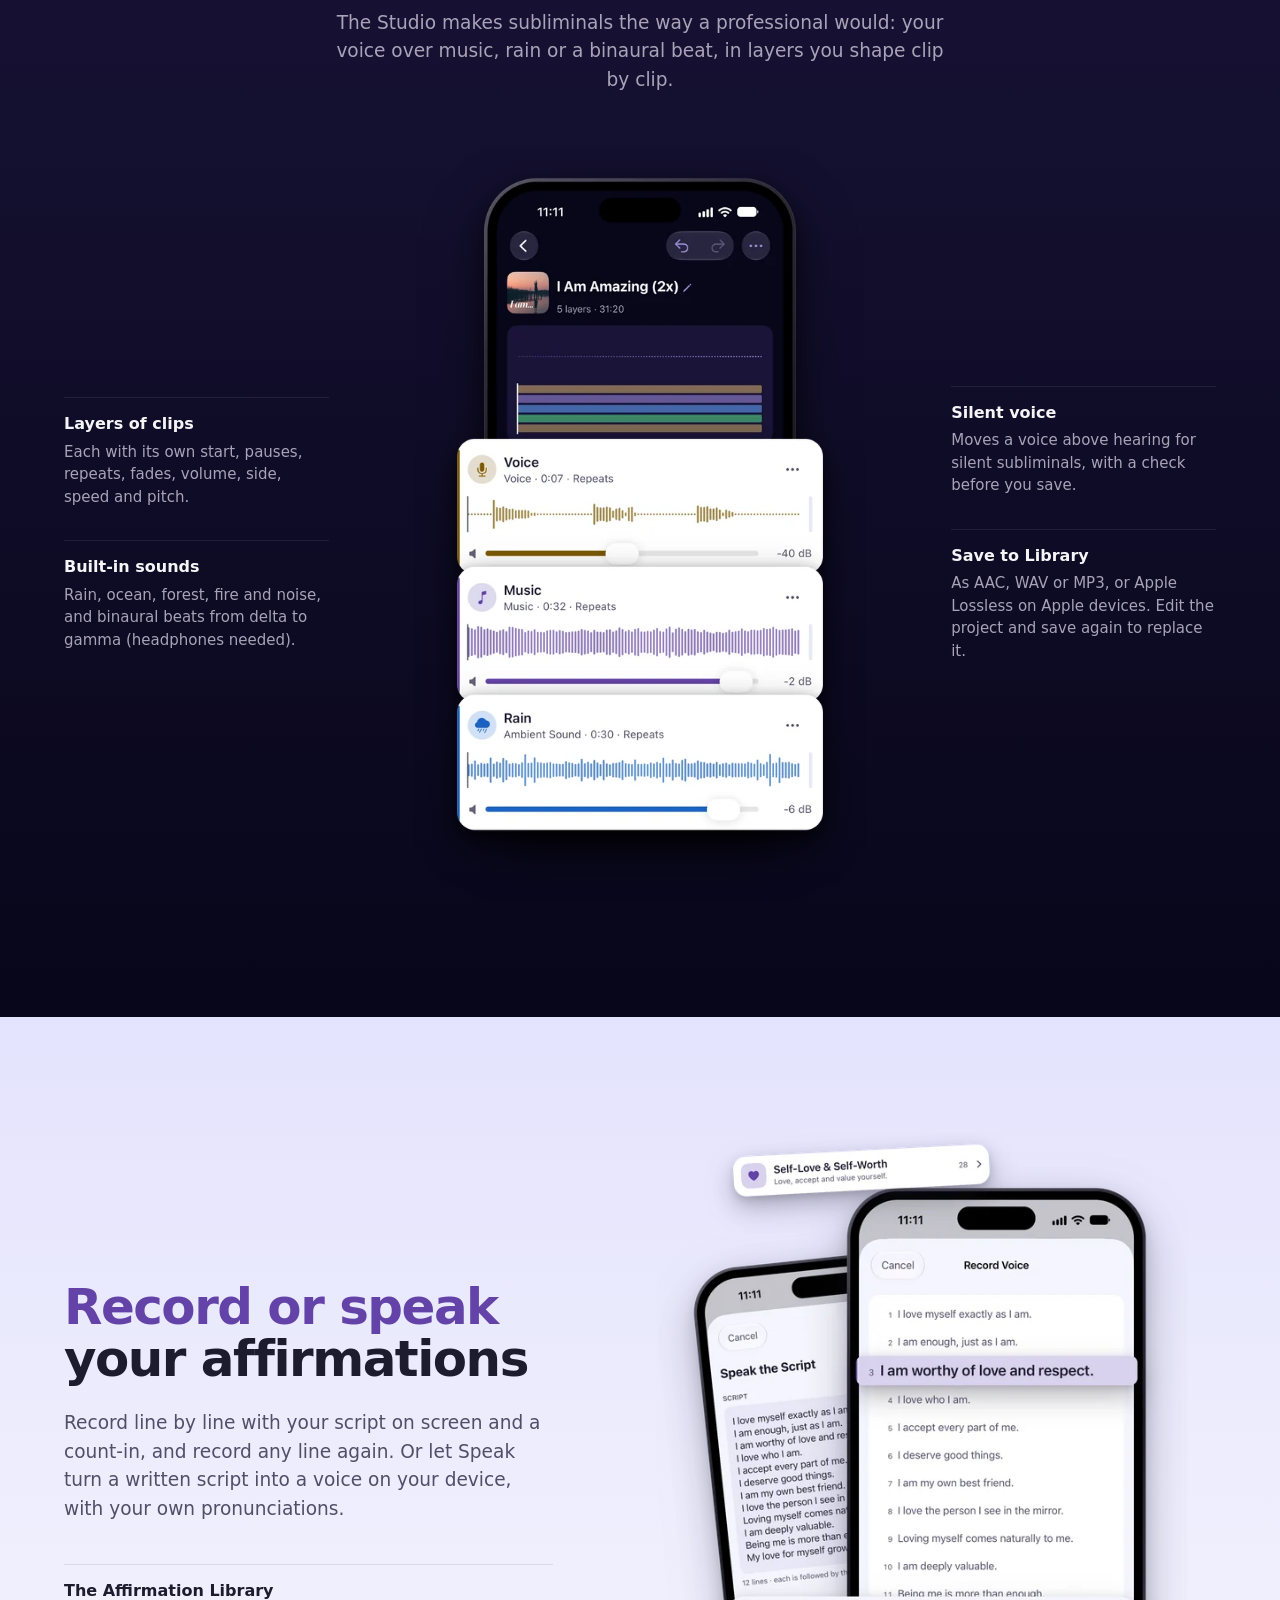
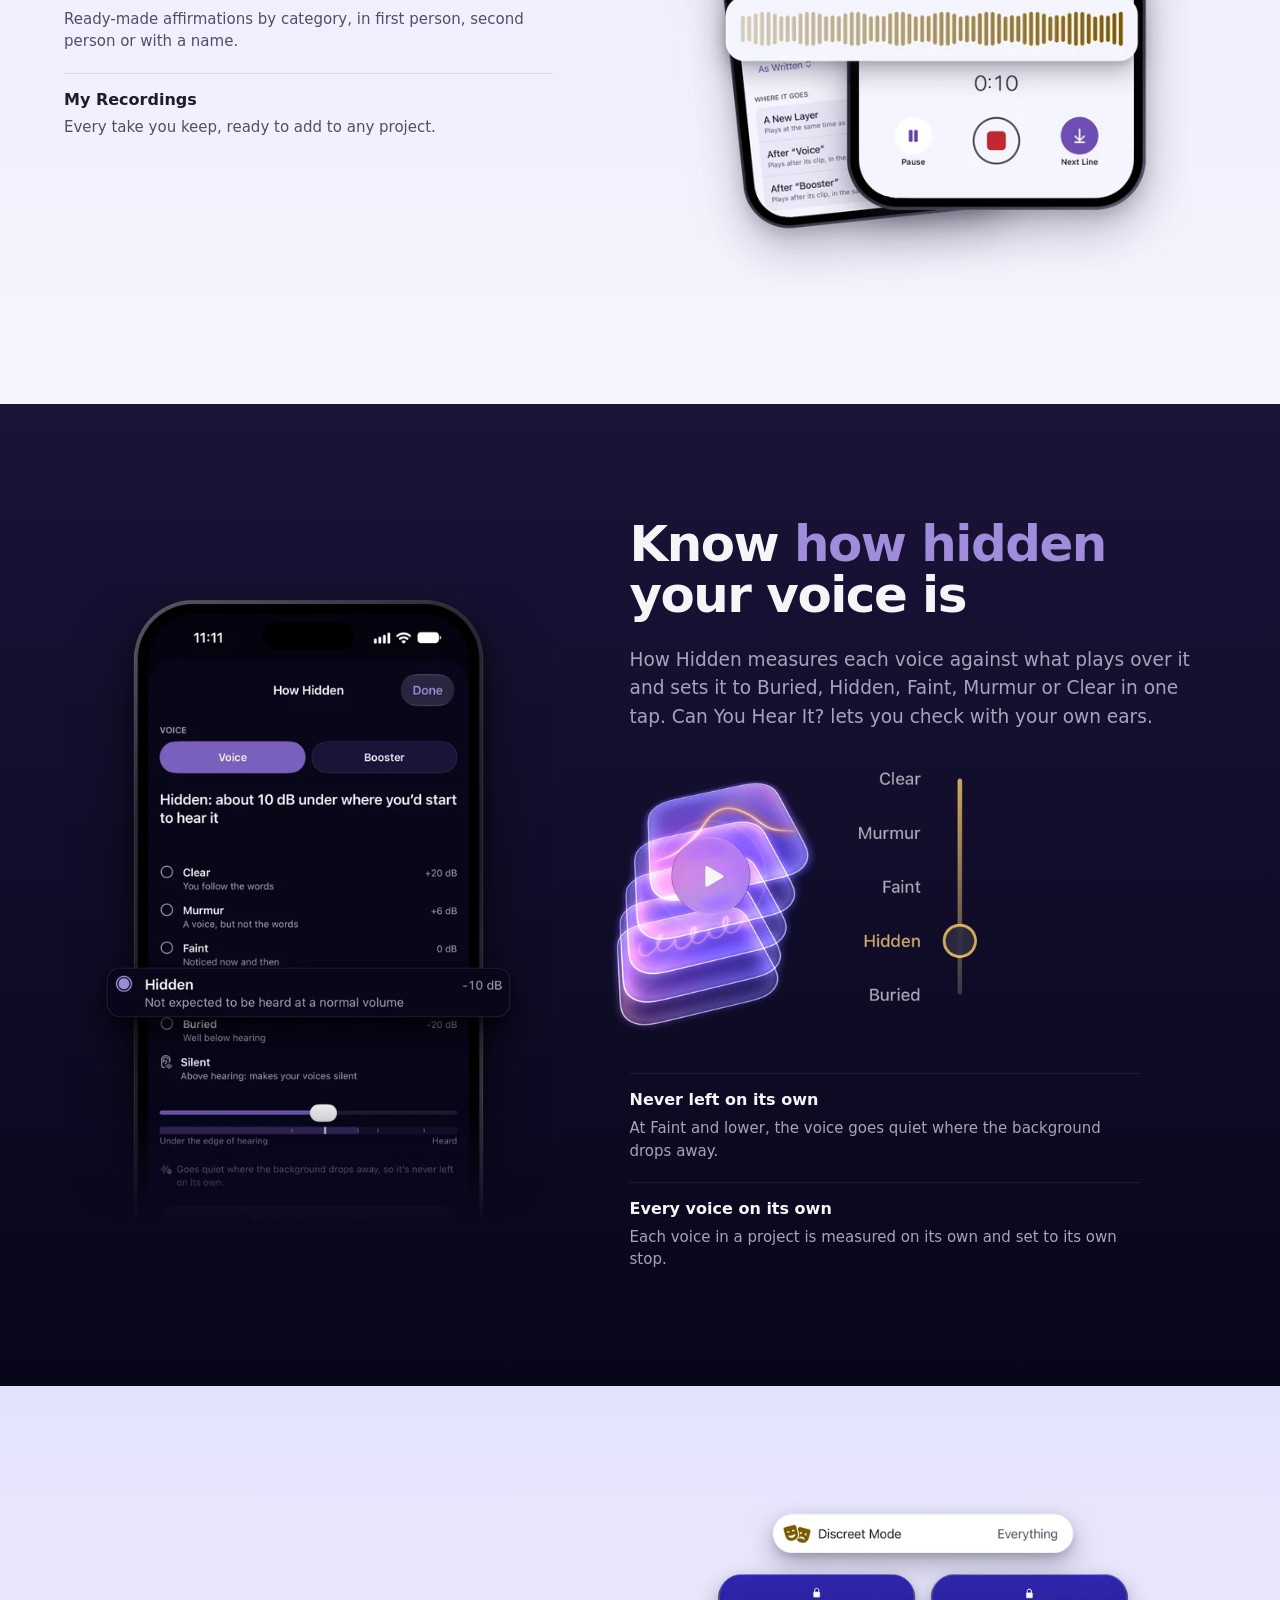
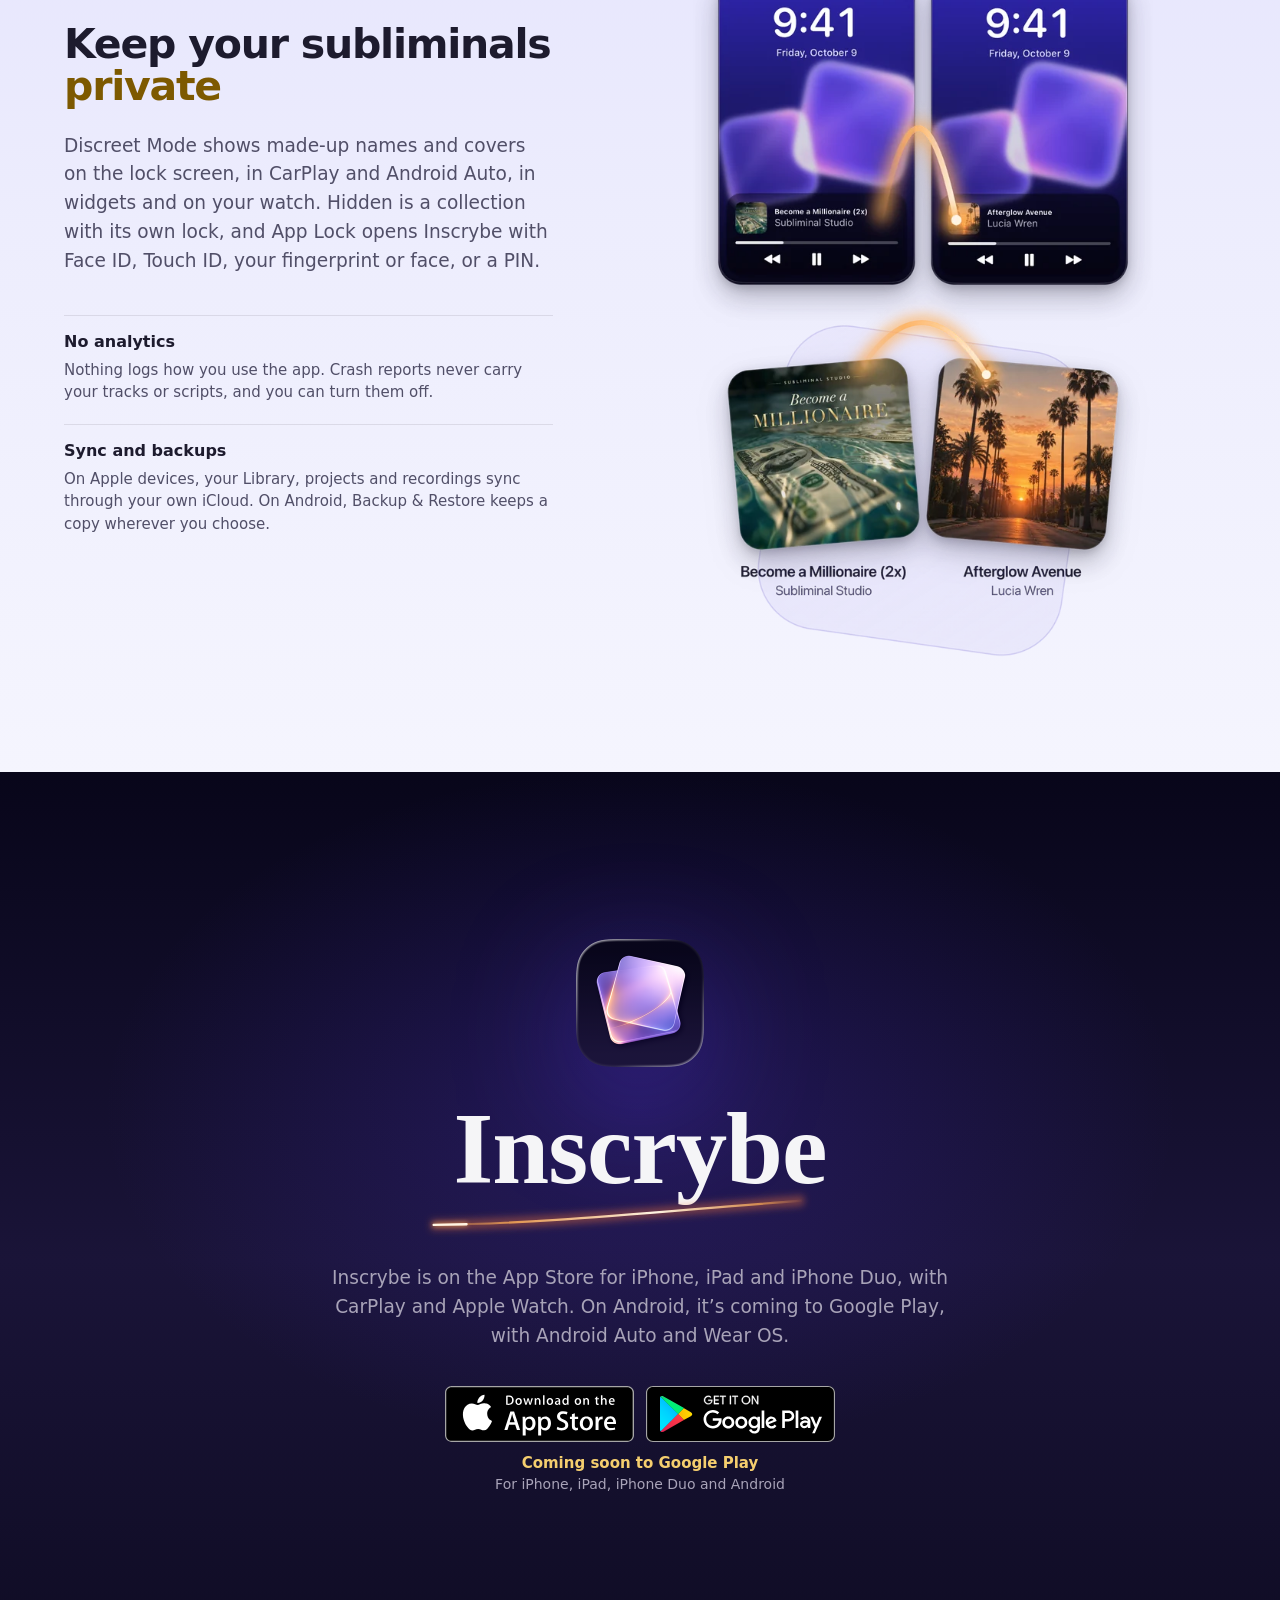
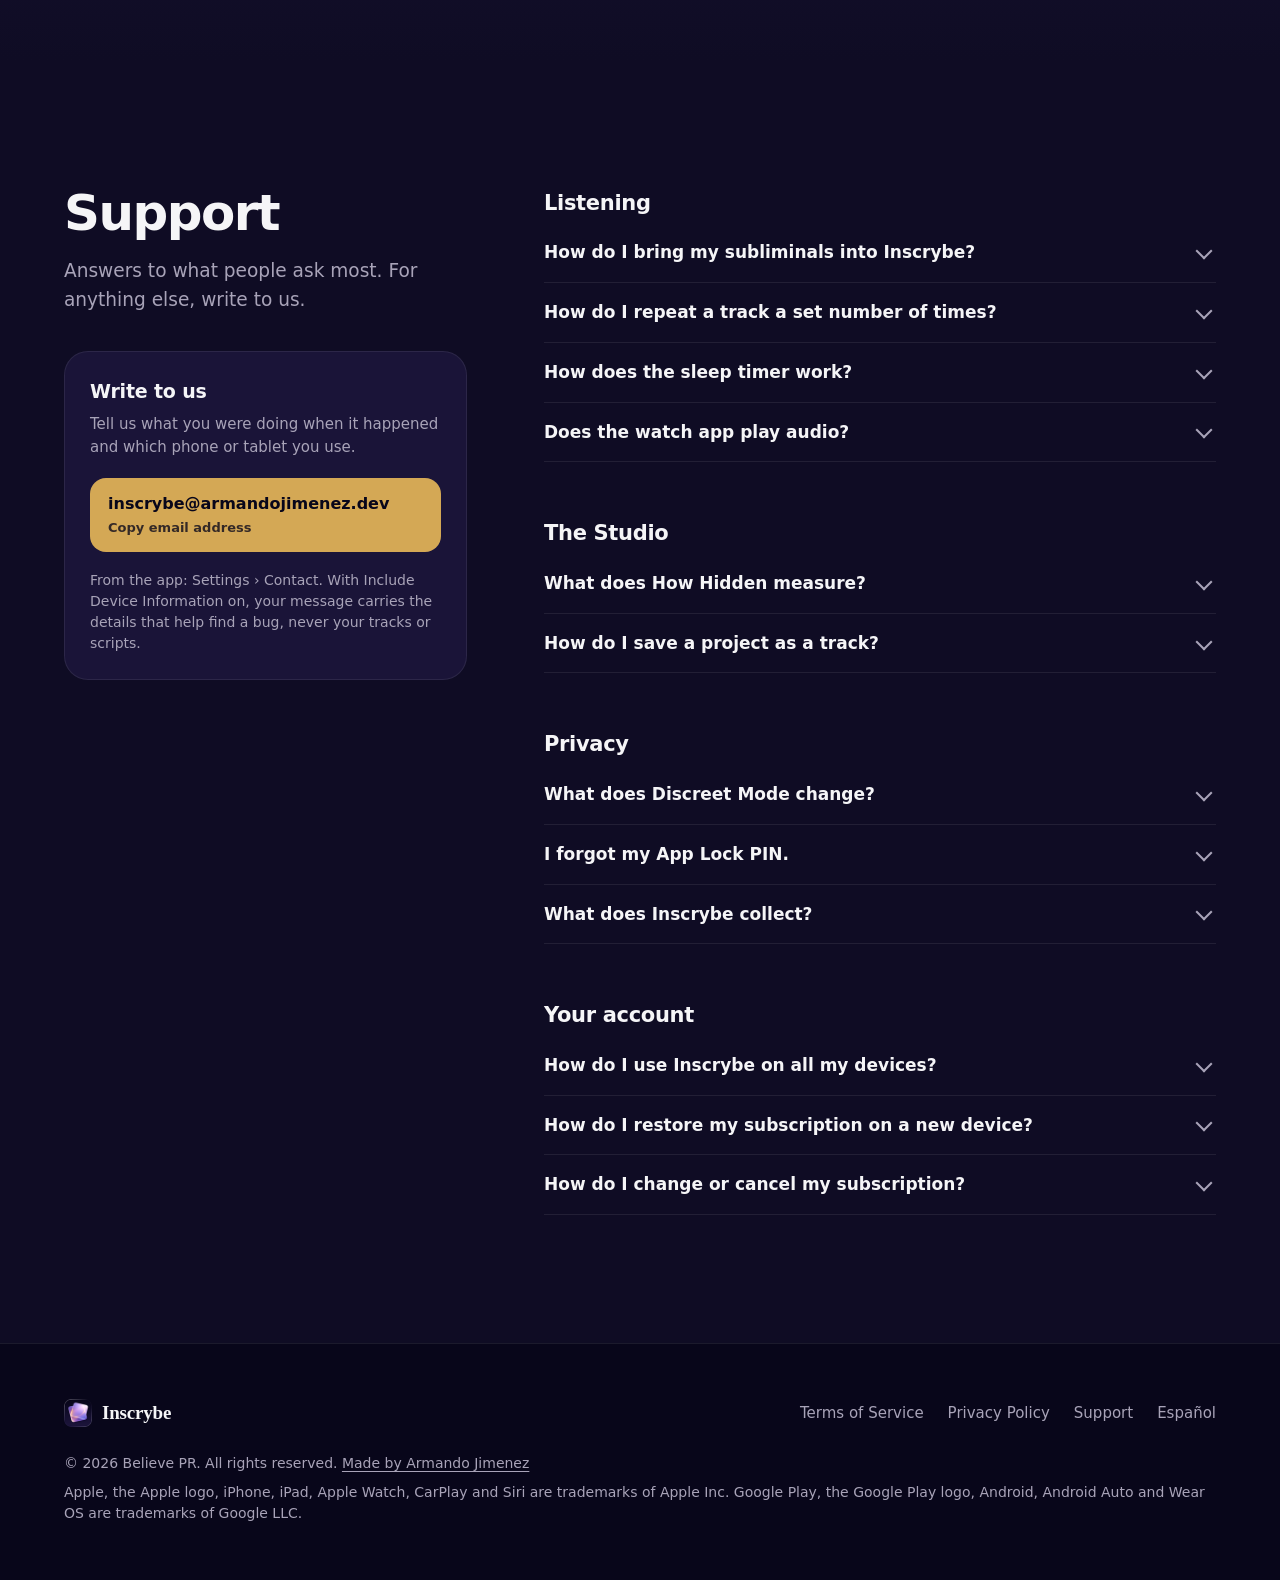
==== commit 9cc1d412: "Android: the Google Play badge and both apps' words Beside the App Store badge, Google Play's: "Comi" ====
--- a/index.html
+++ b/index.html
@@ -3,8 +3,8 @@
 <head>
   <meta charset="utf-8">
   <meta name="viewport" content="width=device-width, initial-scale=1, viewport-fit=cover">
-  <title>Inscrybe: Subliminal Maker and Player for iPhone</title>
-  <meta name="description" content="Play the subliminals you have and make your own. Repeat counts, a sleep timer, Apple Watch control and a Studio that measures how hidden each voice is.">
+  <title>Inscrybe: Subliminal Maker and Player for iPhone and Android</title>
+  <meta name="description" content="Play the subliminals you have and make your own. Repeat counts, a sleep timer, Apple Watch and Wear OS control and a Studio that measures how hidden each voice is.">
   <link rel="canonical" href="https://armandojimenez.dev/inscrybe/">
   <link rel="alternate" hreflang="en" href="https://armandojimenez.dev/inscrybe/">
   <link rel="alternate" hreflang="es" href="https://armandojimenez.dev/inscrybe/es/">
@@ -15,7 +15,7 @@
   <meta property="og:type" content="website">
   <meta property="og:site_name" content="Inscrybe">
   <meta property="og:title" content="Inscrybe: play your subliminals, make your own">
-  <meta property="og:description" content="Play the subliminals you have and make your own. Repeat counts, a sleep timer, Apple Watch control and a Studio that measures how hidden each voice is.">
+  <meta property="og:description" content="Play the subliminals you have and make your own. Repeat counts, a sleep timer, Apple Watch and Wear OS control and a Studio that measures how hidden each voice is.">
   <meta property="og:url" content="https://armandojimenez.dev/inscrybe/">
   <meta property="og:locale" content="en_US">
   <meta property="og:locale:alternate" content="es_MX">
@@ -25,12 +25,12 @@
   <meta property="og:image:alt" content="The Inscrybe icon’s two glass planes with a line of light passing through them">
   <meta name="twitter:card" content="summary_large_image">
   <meta name="twitter:title" content="Inscrybe: play your subliminals, make your own">
-  <meta name="twitter:description" content="Play the subliminals you have and make your own. Repeat counts, a sleep timer, Apple Watch control and a Studio that measures how hidden each voice is.">
+  <meta name="twitter:description" content="Play the subliminals you have and make your own. Repeat counts, a sleep timer, Apple Watch and Wear OS control and a Studio that measures how hidden each voice is.">
   <meta name="twitter:image" content="https://armandojimenez.dev/inscrybe/assets/og-en.png">
   <link rel="icon" href="assets/favicon-32.png" sizes="32x32" type="image/png">
   <link rel="apple-touch-icon" href="assets/apple-touch-icon.png">
   <link rel="preload" as="image" href="assets/screens/en/player-480.webp" imagesrcset="assets/screens/en/player-480.webp 480w, assets/screens/en/player-720.webp 720w, assets/screens/en/player-960.webp 960w" imagesizes="(min-width: 960px) 340px, 64vw" fetchpriority="high">
-  <link rel="stylesheet" href="style.css?v=b6e4274e18">
+  <link rel="stylesheet" href="style.css?v=0028006e5a">
   <script>
     // A headline keeps the deck's line breaks: its size comes down until every line fits its column (to 80% at most),
     // else its lines wrap, balanced. Run right after each headline, before it's painted, and again on resize.
@@ -44,7 +44,7 @@
     };
     addEventListener('resize', function () { document.querySelectorAll('[data-fit]').forEach(fit); });
   </script>
-  <script type="application/ld+json">{"@context":"https://schema.org","@type":"MobileApplication","name":"Inscrybe","alternateName":["Inscrybe: Subliminal Maker","Inscrybe Subliminal Player"],"description":"Play the subliminals you have and make your own. Repeat counts, a sleep timer, Apple Watch control and a Studio that measures how hidden each voice is.","applicationCategory":"MusicApplication","applicationSubCategory":"LifestyleApplication","operatingSystem":"iOS 26.1 or later","inLanguage":"en","url":"https://armandojimenez.dev/inscrybe/","image":"https://armandojimenez.dev/inscrybe/assets/icon-512.png","screenshot":[{"@type":"ImageObject","contentUrl":"https://armandojimenez.dev/inscrybe/assets/screens/en/player-960.webp","caption":"Inscrybe’s subliminal player playing “I Am Amazing (2x)”, its second of three plays"},{"@type":"ImageObject","contentUrl":"https://armandojimenez.dev/inscrybe/assets/web/en/library-1200.webp","caption":"The Library in Inscrybe: folders, a Mix and tracks with their covers, “I Am Amazing (2x)” playing"},{"@type":"ImageObject","contentUrl":"https://armandojimenez.dev/inscrybe/assets/web/en/studio-1200.webp","caption":"A subliminal project in Inscrybe’s Studio: its Voice, Music and Rain layers with their waveforms and volumes"},{"@type":"ImageObject","contentUrl":"https://armandojimenez.dev/inscrybe/assets/web/en/hidden-1200.webp","caption":"How Hidden on a project’s voice, set to Hidden"},{"@type":"ImageObject","contentUrl":"https://armandojimenez.dev/inscrybe/assets/web/en/privacy-1200.webp","caption":"The same Lock Screen twice: “Become a Millionaire (2x)” playing, and as Discreet Mode shows it, “Afterglow Avenue” by Lucia Wren"}],"publisher":{"@type":"Organization","name":"Believe PR","url":"https://armandojimenez.dev/"},"author":{"@type":"Person","name":"Armando Jimenez","url":"https://armandojimenez.dev/"},"downloadUrl":"https://apps.apple.com/app/id6823235991","installUrl":"https://apps.apple.com/app/id6823235991","sameAs":["https://apps.apple.com/app/id6823235991"]}</script>
+  <script type="application/ld+json">{"@context":"https://schema.org","@type":"MobileApplication","name":"Inscrybe","alternateName":["Inscrybe: Subliminal Maker","Inscrybe Subliminal Player"],"description":"Play the subliminals you have and make your own. Repeat counts, a sleep timer, Apple Watch and Wear OS control and a Studio that measures how hidden each voice is.","applicationCategory":"MusicApplication","applicationSubCategory":"LifestyleApplication","operatingSystem":["iOS 26.1 or later","Android 10 or later"],"inLanguage":"en","url":"https://armandojimenez.dev/inscrybe/","image":"https://armandojimenez.dev/inscrybe/assets/icon-512.png","screenshot":[{"@type":"ImageObject","contentUrl":"https://armandojimenez.dev/inscrybe/assets/screens/en/player-960.webp","caption":"Inscrybe’s subliminal player playing “I Am Amazing (2x)”, its second of three plays"},{"@type":"ImageObject","contentUrl":"https://armandojimenez.dev/inscrybe/assets/web/en/library-1200.webp","caption":"The Library in Inscrybe: folders, a Mix and tracks with their covers, “I Am Amazing (2x)” playing"},{"@type":"ImageObject","contentUrl":"https://armandojimenez.dev/inscrybe/assets/web/en/studio-1200.webp","caption":"A subliminal project in Inscrybe’s Studio: its Voice, Music and Rain layers with their waveforms and volumes"},{"@type":"ImageObject","contentUrl":"https://armandojimenez.dev/inscrybe/assets/web/en/hidden-1200.webp","caption":"How Hidden on a project’s voice, set to Hidden"},{"@type":"ImageObject","contentUrl":"https://armandojimenez.dev/inscrybe/assets/web/en/privacy-1200.webp","caption":"The same Lock Screen twice: “Become a Millionaire (2x)” playing, and as Discreet Mode shows it, “Afterglow Avenue” by Lucia Wren"}],"publisher":{"@type":"Organization","name":"Believe PR","url":"https://armandojimenez.dev/"},"author":{"@type":"Person","name":"Armando Jimenez","url":"https://armandojimenez.dev/"},"downloadUrl":["https://apps.apple.com/app/id6823235991"],"installUrl":["https://apps.apple.com/app/id6823235991"],"sameAs":["https://apps.apple.com/app/id6823235991"]}</script>
   <script src="behavior.js?v=8fca79352f" defer></script>
   <script src="light.js?v=c4f4e980da" defer></script>
   <script>window.LANDING_STRINGS = {"copied":"Email address copied"};</script>
@@ -75,8 +75,8 @@
       <div class="hero__inner">
         <div class="hero__text">
           <h1 id="hero-title" data-fit><span class="line">Play your subliminals.</span> <span class="line">Make <span class="accent">your own</span>.</span></h1>
-          <p class="lead">Play the subliminals you have and make your own, each voice measured so you know how hidden it is. Loop a track as many times as you want and control it from Apple Watch.</p>
-          <div class="get get--hero"><a class="store-badge" data-store="apple" href="https://apps.apple.com/app/id6823235991" target="_blank" rel="noopener"><img src="assets/app-store-badge.svg" alt="Download on the App Store" height="48" width="144"></a><p class="get__label"><span class="get__devices">For iPhone, iPad and iPhone Duo</span></p></div>
+          <p class="lead">Play the subliminals you have and make your own, each voice measured so you know how hidden it is. Loop a track as many times as you want and control it from Apple Watch or a Wear OS watch.</p>
+          <div class="get get--hero"><div class="get__badges"><a class="store-badge" data-store="apple" href="https://apps.apple.com/app/id6823235991" target="_blank" rel="noopener"><img src="assets/app-store-badge.svg" alt="Download on the App Store" height="48" width="162"></a><span class="store-badge store-badge--soon" data-store="google" aria-disabled="true"><img src="assets/google-play-badge.svg" alt="Coming soon to Google Play" height="48" width="162"></span></div><p class="get__label"><span class="get__soon">Coming soon to Google Play</span><span class="get__devices">For iPhone, iPad, iPhone Duo and Android</span></p></div>
           <script>fit(document.getElementById('hero-title'))</script>
         </div>
         <div class="hero__glass" data-glass aria-hidden="true"></div>
@@ -120,7 +120,7 @@
     <div class="feature__inner">
       <div class="feature__text">
         <h2 id="visuals-title" data-fit><span class="line">See your <span class="accent">affirmations</span></span> <span class="line">while you listen</span></h2>
-        <p class="lead">Visuals show your affirmations on screen while a track plays, flashed within photosensitivity limits or steady, over your cover or a slideshow of your own pictures. Save them as a video to Photos.</p><script>fit(document.getElementById('visuals-title'))</script>
+        <p class="lead">Visuals show your affirmations on screen while a track plays, flashed within photosensitivity limits or steady, over your cover or a slideshow of your own pictures. Save them as a video to Photos or your gallery.</p><script>fit(document.getElementById('visuals-title'))</script>
         
         
       </div>
@@ -132,7 +132,7 @@
     <div class="feature__inner">
       <div class="feature__text">
         <h2 id="everywhere-title" data-fit><span class="line">Control it from</span> <span class="line">your <span class="accent">Apple Watch</span></span></h2>
-        <p class="lead">Your subliminals wherever you listen: the Lock Screen, Control Center, widgets, CarPlay, Siri and Shortcuts, AirPlay, and an Apple Watch remote with complications.</p><script>fit(document.getElementById('everywhere-title'))</script>
+        <p class="lead">Your subliminals wherever you listen: the Lock Screen, Control Center, widgets, CarPlay, Siri and Shortcuts, AirPlay, and an Apple Watch remote with complications. On Android: the lock screen, widgets, Quick Settings, Android Auto, and a Wear OS remote with its Tile and complications.</p><script>fit(document.getElementById('everywhere-title'))</script>
         
         
       </div>
@@ -160,7 +160,7 @@
       </div>
       <dl class="facts facts--short facts--start"><div class="fact"><dt>Layers of clips</dt><dd>Each with its own start, pauses, repeats, fades, volume, side, speed and pitch.</dd></div><div class="fact"><dt>Built-in sounds</dt><dd>Rain, ocean, forest, fire and noise, and binaural beats from delta to gamma (headphones needed).</dd></div></dl>
       <figure class="feature__visual"><img class="composition" src="assets/web/en/studio-1200.webp" srcset="assets/web/en/studio-600.webp 600w, assets/web/en/studio-900.webp 900w, assets/web/en/studio-1200.webp 1200w" sizes="(min-width: 720px) 520px, 92vw" width="1482" height="2476" alt="A subliminal project in Inscrybe’s Studio: its Voice, Music and Rain layers with their waveforms and volumes" loading="lazy" decoding="async"></figure>
-      <dl class="facts facts--short facts--end"><div class="fact"><dt>Silent voice</dt><dd>Moves a voice above hearing for silent subliminals, with a check before you save.</dd></div><div class="fact"><dt>Save to Library</dt><dd>As AAC, WAV, MP3 or Apple Lossless. Edit the project and save again to replace it.</dd></div></dl>
+      <dl class="facts facts--short facts--end"><div class="fact"><dt>Silent voice</dt><dd>Moves a voice above hearing for silent subliminals, with a check before you save.</dd></div><div class="fact"><dt>Save to Library</dt><dd>As AAC, WAV or MP3, or Apple Lossless on Apple devices. Edit the project and save again to replace it.</dd></div></dl>
     </div>
   </section>
 
@@ -170,7 +170,7 @@
         <h2 id="voice-title" data-fit><span class="line"><span class="accent">Record or speak</span></span> <span class="line">your affirmations</span></h2>
         <p class="lead">Record line by line with your script on screen and a count-in, and record any line again. Or let Speak turn a written script into a voice on your device, with your own pronunciations.</p><script>fit(document.getElementById('voice-title'))</script>
         
-        <dl class="facts facts--short"><div class="fact"><dt>The Affirmation Library</dt><dd>Ready-made affirmations by category, in first person, second person or with a name.</dd></div><div class="fact"><dt>My Recordings</dt><dd>Every take you keep, on all your devices.</dd></div></dl>
+        <dl class="facts facts--short"><div class="fact"><dt>The Affirmation Library</dt><dd>Ready-made affirmations by category, in first person, second person or with a name.</dd></div><div class="fact"><dt>My Recordings</dt><dd>Every take you keep, ready to add to any project.</dd></div></dl>
       </div>
       <figure class="feature__visual"><img class="composition" src="assets/web/en/voice-1200.webp" srcset="assets/web/en/voice-600.webp 600w, assets/web/en/voice-900.webp 900w, assets/web/en/voice-1200.webp 1200w" sizes="(min-width: 720px) 46vw, 92vw" width="1660" height="2362" alt="Recording a script line by line, with Speak the Script behind it" loading="lazy" decoding="async"></figure>
     </div>
@@ -192,9 +192,9 @@
     <div class="feature__inner">
       <div class="feature__text">
         <h2 id="privacy-title" data-fit><span class="line">Keep your subliminals</span> <span class="line"><span class="accent">private</span></span></h2>
-        <p class="lead">Discreet Mode shows made-up names and covers on the Lock Screen, in CarPlay, in widgets and on Apple Watch. Hidden is a collection with its own lock, and App Lock opens Inscrybe with Face ID, Touch ID or a PIN.</p><script>fit(document.getElementById('privacy-title'))</script>
-        
-        <dl class="facts facts--short"><div class="fact"><dt>No analytics</dt><dd>Nothing logs how you use the app. Crash reports never carry your tracks or scripts, and you can turn them off.</dd></div><div class="fact"><dt>iCloud sync</dt><dd>Your Library, projects and recordings on all your devices, in your own iCloud.</dd></div></dl>
+        <p class="lead">Discreet Mode shows made-up names and covers on the lock screen, in CarPlay and Android Auto, in widgets and on your watch. Hidden is a collection with its own lock, and App Lock opens Inscrybe with Face ID, Touch ID, your fingerprint or face, or a PIN.</p><script>fit(document.getElementById('privacy-title'))</script>
+        
+        <dl class="facts facts--short"><div class="fact"><dt>No analytics</dt><dd>Nothing logs how you use the app. Crash reports never carry your tracks or scripts, and you can turn them off.</dd></div><div class="fact"><dt>Sync and backups</dt><dd>On Apple devices, your Library, projects and recordings sync through your own iCloud. On Android, Backup &amp; Restore keeps a copy wherever you choose.</dd></div></dl>
       </div>
       <figure class="feature__visual"><img class="composition" src="assets/web/en/privacy-1200.webp" srcset="assets/web/en/privacy-600.webp 600w, assets/web/en/privacy-900.webp 900w, assets/web/en/privacy-1200.webp 1200w" sizes="(min-width: 720px) 46vw, 92vw" width="1380" height="2270" alt="The same Lock Screen twice: “Become a Millionaire (2x)” playing, and as Discreet Mode shows it, “Afterglow Avenue” by Lucia Wren" loading="lazy" decoding="async"></figure>
     </div>
@@ -218,8 +218,8 @@
         <path d="M4 46 C 180 44, 330 30, 596 12" fill="none" stroke="url(#ml-core)" stroke-width="3" stroke-linecap="round"/>
         <path class="mark-line__comet" d="M4 46 C 180 44, 330 30, 596 12" pathLength="100" fill="none" stroke="#FFF5E4" stroke-width="3.2" stroke-linecap="round"/>
       </svg></h2>
-      <p class="lead">Inscrybe is on the App Store for iPhone, iPad and iPhone Duo, with CarPlay and Apple Watch.</p>
-      <div class="get get--cta"><a class="store-badge" data-store="apple" href="https://apps.apple.com/app/id6823235991" target="_blank" rel="noopener"><img src="assets/app-store-badge.svg" alt="Download on the App Store" height="56" width="168"></a><p class="get__label"><span class="get__devices">For iPhone, iPad and iPhone Duo</span></p></div>
+      <p class="lead">Inscrybe is on the App Store for iPhone, iPad and iPhone Duo, with CarPlay and Apple Watch. On Android, it’s coming to Google Play, with Android Auto and Wear OS.</p>
+      <div class="get get--cta"><div class="get__badges"><a class="store-badge" data-store="apple" href="https://apps.apple.com/app/id6823235991" target="_blank" rel="noopener"><img src="assets/app-store-badge.svg" alt="Download on the App Store" height="56" width="189"></a><span class="store-badge store-badge--soon" data-store="google" aria-disabled="true"><img src="assets/google-play-badge.svg" alt="Coming soon to Google Play" height="56" width="189"></span></div><p class="get__label"><span class="get__soon">Coming soon to Google Play</span><span class="get__devices">For iPhone, iPad, iPhone Duo and Android</span></p></div>
     </section>
 
     <section class="support" id="support" aria-labelledby="support-title">
@@ -229,7 +229,7 @@
           <p class="lead">Answers to what people ask most. For anything else, write to us.</p>
           <div class="contact">
             <h3>Write to us</h3>
-            <p>Tell us what you were doing when it happened and which iPhone or iPad you use.</p>
+            <p>Tell us what you were doing when it happened and which phone or tablet you use.</p>
             <button type="button" class="contact__copy" data-copy-email="inscrybe@armandojimenez.dev">
               <span class="contact__email">inscrybe@armandojimenez.dev</span>
               <span class="contact__action">Copy email address</span>
@@ -240,10 +240,10 @@
         <div class="faq">
         <div class="faq__group">
           <h3>Listening</h3>
-          <details class="faq__item"><summary>How do I bring my subliminals into Inscrybe?</summary><p>In the Library, tap + and choose Import Files, Import Folder or Import from a Link. You can also open an audio file in Inscrybe from Files, AirDrop or the Share sheet. A link has to point to the file itself; streaming services aren’t supported.</p></details>
+          <details class="faq__item"><summary>How do I bring my subliminals into Inscrybe?</summary><p>In the Library, tap + and choose Import Files, Import Folder or Import from a Link. You can also open an audio file in Inscrybe from Files, AirDrop or the Share sheet, or on Android from Files or Share. A link has to point to the file itself; streaming services aren’t supported.</p></details>
           <details class="faq__item"><summary>How do I repeat a track a set number of times?</summary><p>In the player, tap Repeat, then under Repeat This Track choose a number of times or Custom…. With Then Play Next on, the next track plays after the last time; otherwise playback stops there.</p></details>
           <details class="faq__item"><summary>How does the sleep timer work?</summary><p>Tap the moon in the player and choose a length in minutes, End of Track, End of Folder or End of Playlist, depending on what’s playing. The sound fades out at the end.</p></details>
-          <details class="faq__item"><summary>Does the Apple Watch app play audio?</summary><p>No. It’s a remote for your iPhone: it shows what’s playing, controls it and the sleep timer, and opens your Library and playlists. Your iPhone plays the audio.</p></details>
+          <details class="faq__item"><summary>Does the watch app play audio?</summary><p>No. On Apple Watch and on a Wear OS watch, it’s a remote for your phone: it shows what’s playing, controls it and the sleep timer, and opens your Library and playlists. Your phone plays the audio.</p></details>
         </div>
         <div class="faq__group">
           <h3>The Studio</h3>
@@ -252,15 +252,15 @@
         </div>
         <div class="faq__group">
           <h3>Privacy</h3>
-          <details class="faq__item"><summary>What does Discreet Mode change?</summary><p>A disguised track shows a made-up name and cover in Inscrybe and outside it: on the Lock Screen, in CarPlay, in widgets, on Apple Watch, in Siri and in the names of files you share. Turn it on in Settings › Privacy › Discreet Mode, for Private Items or Everything. Show Real Names shows the real ones in Inscrybe until you leave the app.</p></details>
-          <details class="faq__item"><summary>I forgot my App Lock PIN.</summary><p>On the lock screen, tap Forgot PIN? and get back in with your device’s passcode or your recovery code, whichever you chose when you set up App Lock.</p></details>
+          <details class="faq__item"><summary>What does Discreet Mode change?</summary><p>A disguised track shows a made-up name and cover in Inscrybe and outside it: on the lock screen, in CarPlay and Android Auto, in widgets, on your watch, in Siri and in the names of files you share. Turn it on in Settings › Privacy › Discreet Mode, for Private Items or Everything. Show Real Names shows the real ones in Inscrybe until you leave the app.</p></details>
+          <details class="faq__item"><summary>I forgot my App Lock PIN.</summary><p>On the lock screen, tap Forgot PIN? and get back in with your device’s passcode or screen lock, or your recovery code, whichever you chose when you set up App Lock.</p></details>
           <details class="faq__item"><summary>What does Inscrybe collect?</summary><p>Inscrybe has no analytics: nothing logs how you use the app. If it crashes, a report is sent without your track names, your scripts or anything about you. Turn off Share Crash Reports in Settings › Privacy to send none.</p></details>
         </div>
         <div class="faq__group">
           <h3>Your account</h3>
-          <details class="faq__item"><summary>How do I use Inscrybe on all my devices?</summary><p>Turn on Settings › iCloud Sync on each device signed in to the same Apple Account. Your Library, playlists, projects and recordings sync through your own iCloud, and audio downloads when it plays.</p></details>
-          <details class="faq__item"><summary>How do I restore my subscription on a new device?</summary><p>In Inscrybe, open Settings and tap Restore Purchases, signed in with the Apple Account you subscribed with.</p></details>
-          <details class="faq__item"><summary>How do I change or cancel my subscription?</summary><p>In Inscrybe, open Settings and tap Manage Subscription, or go to the Settings app, tap your name, then Subscriptions. Apple handles billing.</p></details>
+          <details class="faq__item"><summary>How do I use Inscrybe on all my devices?</summary><p>Turn on Settings › iCloud Sync on each device signed in to the same Apple Account. Your Library, playlists, projects and recordings sync through your own iCloud, and audio downloads when it plays. On Android, move your Library to a new phone with Settings › Backup &amp; Restore.</p></details>
+          <details class="faq__item"><summary>How do I restore my subscription on a new device?</summary><p>In Inscrybe, open Settings and tap Restore Purchases, signed in with the Apple Account or Google Account you subscribed with.</p></details>
+          <details class="faq__item"><summary>How do I change or cancel my subscription?</summary><p>In Inscrybe, open Settings and tap Manage Subscription, or go to the Settings app, tap your name, then Subscriptions. On Android, open Google Play, tap your profile picture, then Payments &amp; subscriptions. Apple and Google Play handle billing.</p></details>
         </div>
         </div>
       </div>
@@ -280,7 +280,7 @@
         <li><a href="es/" hreflang="es" lang="es">Español</a></li>
       </ul>
       <p class="footer__legal">© 2026 Believe PR. All rights reserved. <a href="https://armandojimenez.dev/">Made by Armando Jimenez</a></p>
-      <p class="footer__apple">Apple, the Apple logo, iPhone, iPad, Apple Watch, CarPlay and Siri are trademarks of Apple Inc.</p>
+      <p class="footer__apple">Apple, the Apple logo, iPhone, iPad, Apple Watch, CarPlay and Siri are trademarks of Apple Inc. Google Play, the Google Play logo, Android, Android Auto and Wear OS are trademarks of Google LLC.</p>
     </div>
   </footer>
 
--- a/style.css
+++ b/style.css
@@ -118,6 +118,8 @@
 
 /* ── Store badge and what it's for: the badge, and beside it "Coming soon" over the devices ─────────── */
 .get { display: flex; align-items: center; gap: 18px; }
+/* Two stores' badges side by side (Android's 16.4), what they're for under them (the overrides at the end) */
+.get__badges { display: flex; flex-wrap: wrap; gap: 12px; }
 .store-badge { display: inline-flex; text-decoration: none; flex: none; }
 .store-badge img { height: 48px; width: auto; }
 .store-badge--soon { cursor: default; }
@@ -397,3 +399,11 @@
   .store-badge img, .get--cta .store-badge img { height: 40px; }
   .get__soon { font-size: 14px; }
 }
+
+/* The two stores' badges (Android's 16.4): a row of badges with their words under it, at every width; last, so the
+   narrow screens' rules for the one badge's label beside it don't come back */
+.get { flex-direction: column; align-items: flex-start; gap: 12px; }
+.get__label { padding-inline-start: 0; box-shadow: none; }
+.get--cta { align-items: center; }
+.get--cta .get__badges { justify-content: center; }
+.get--cta .get__label { text-align: center; align-items: center; }
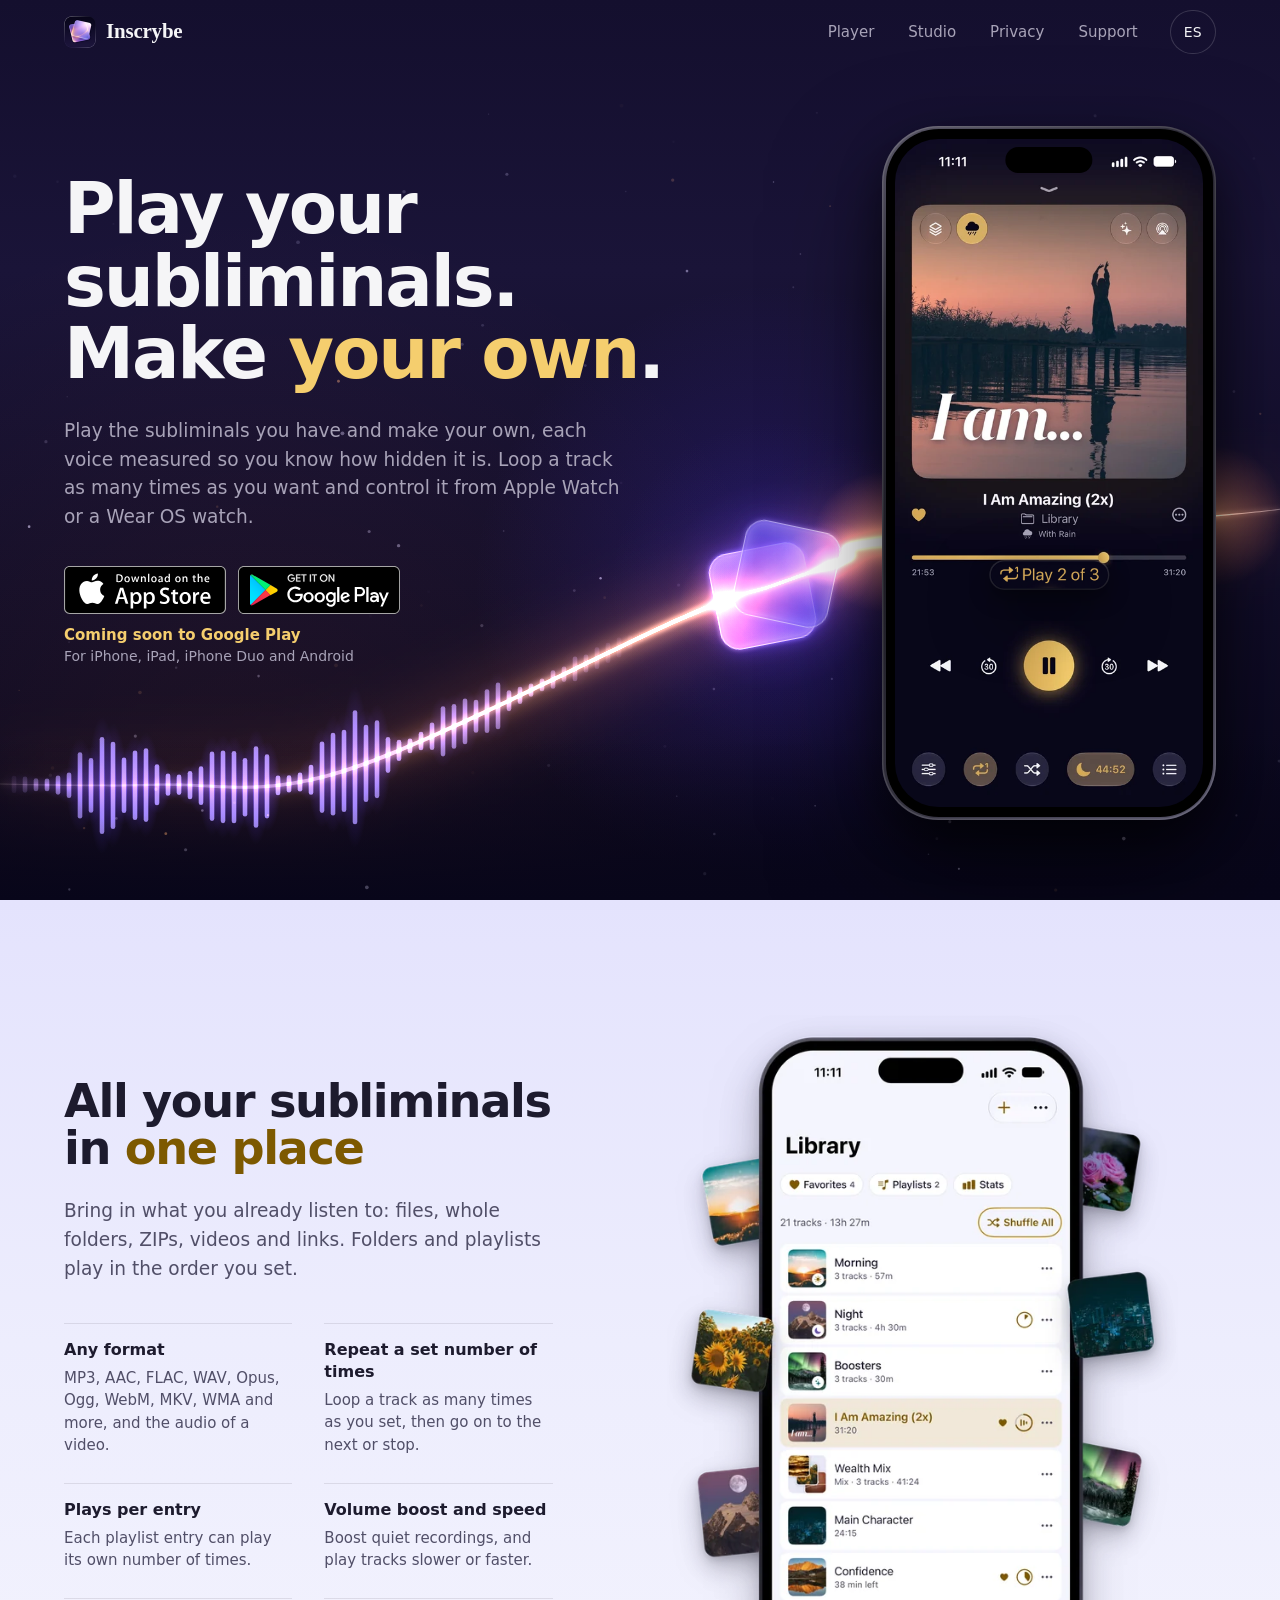
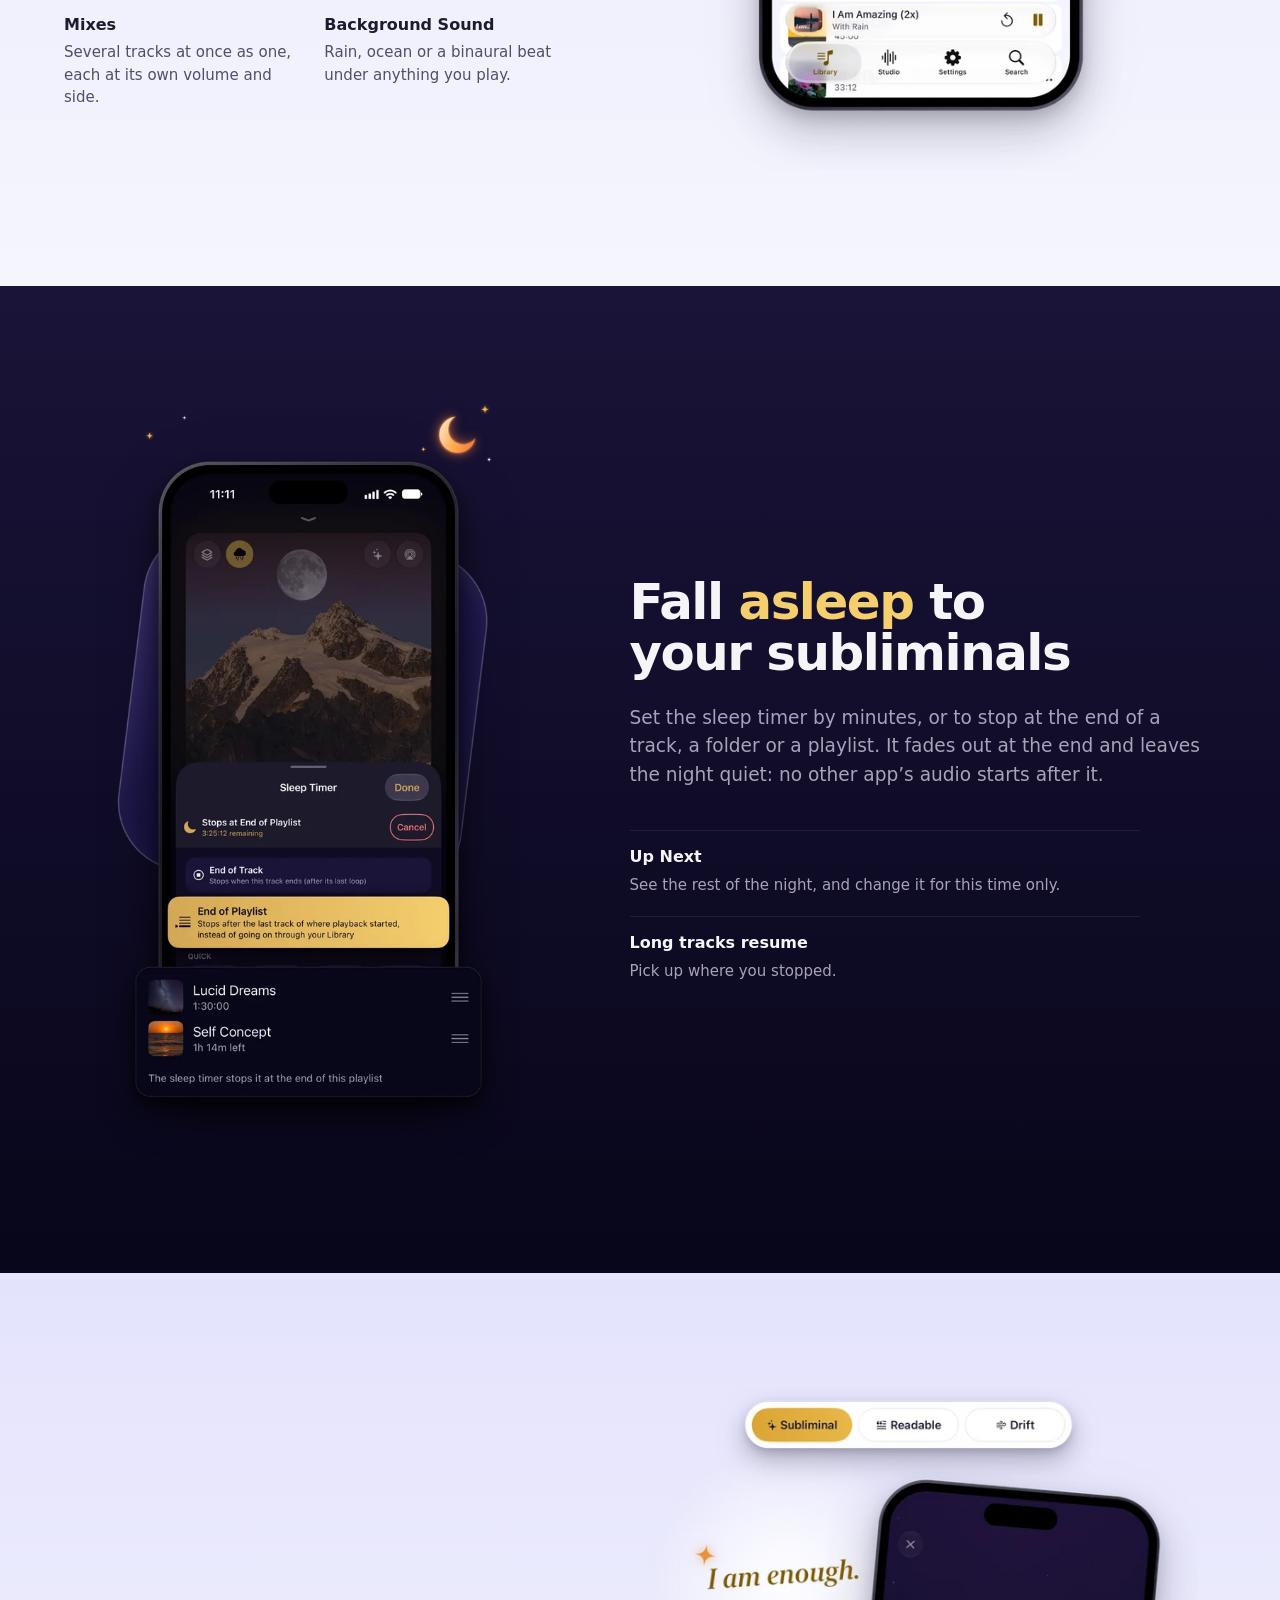
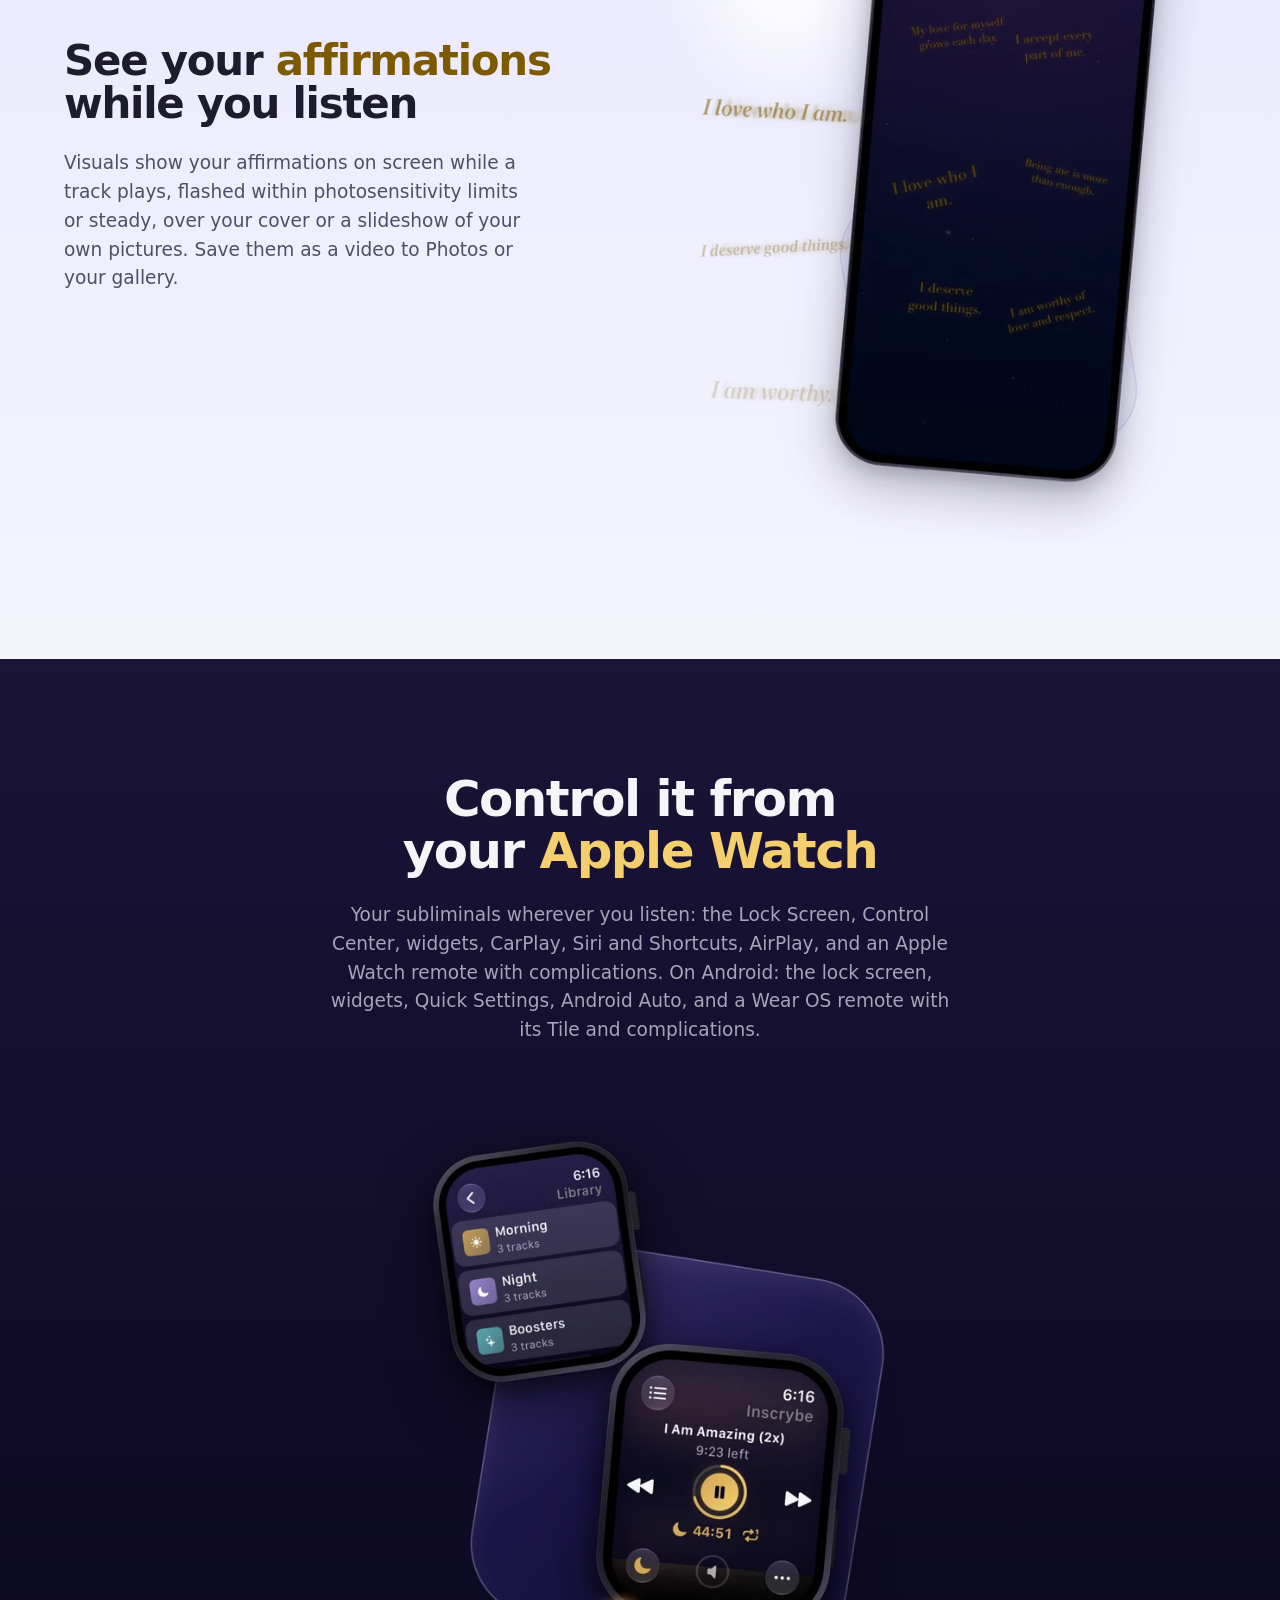
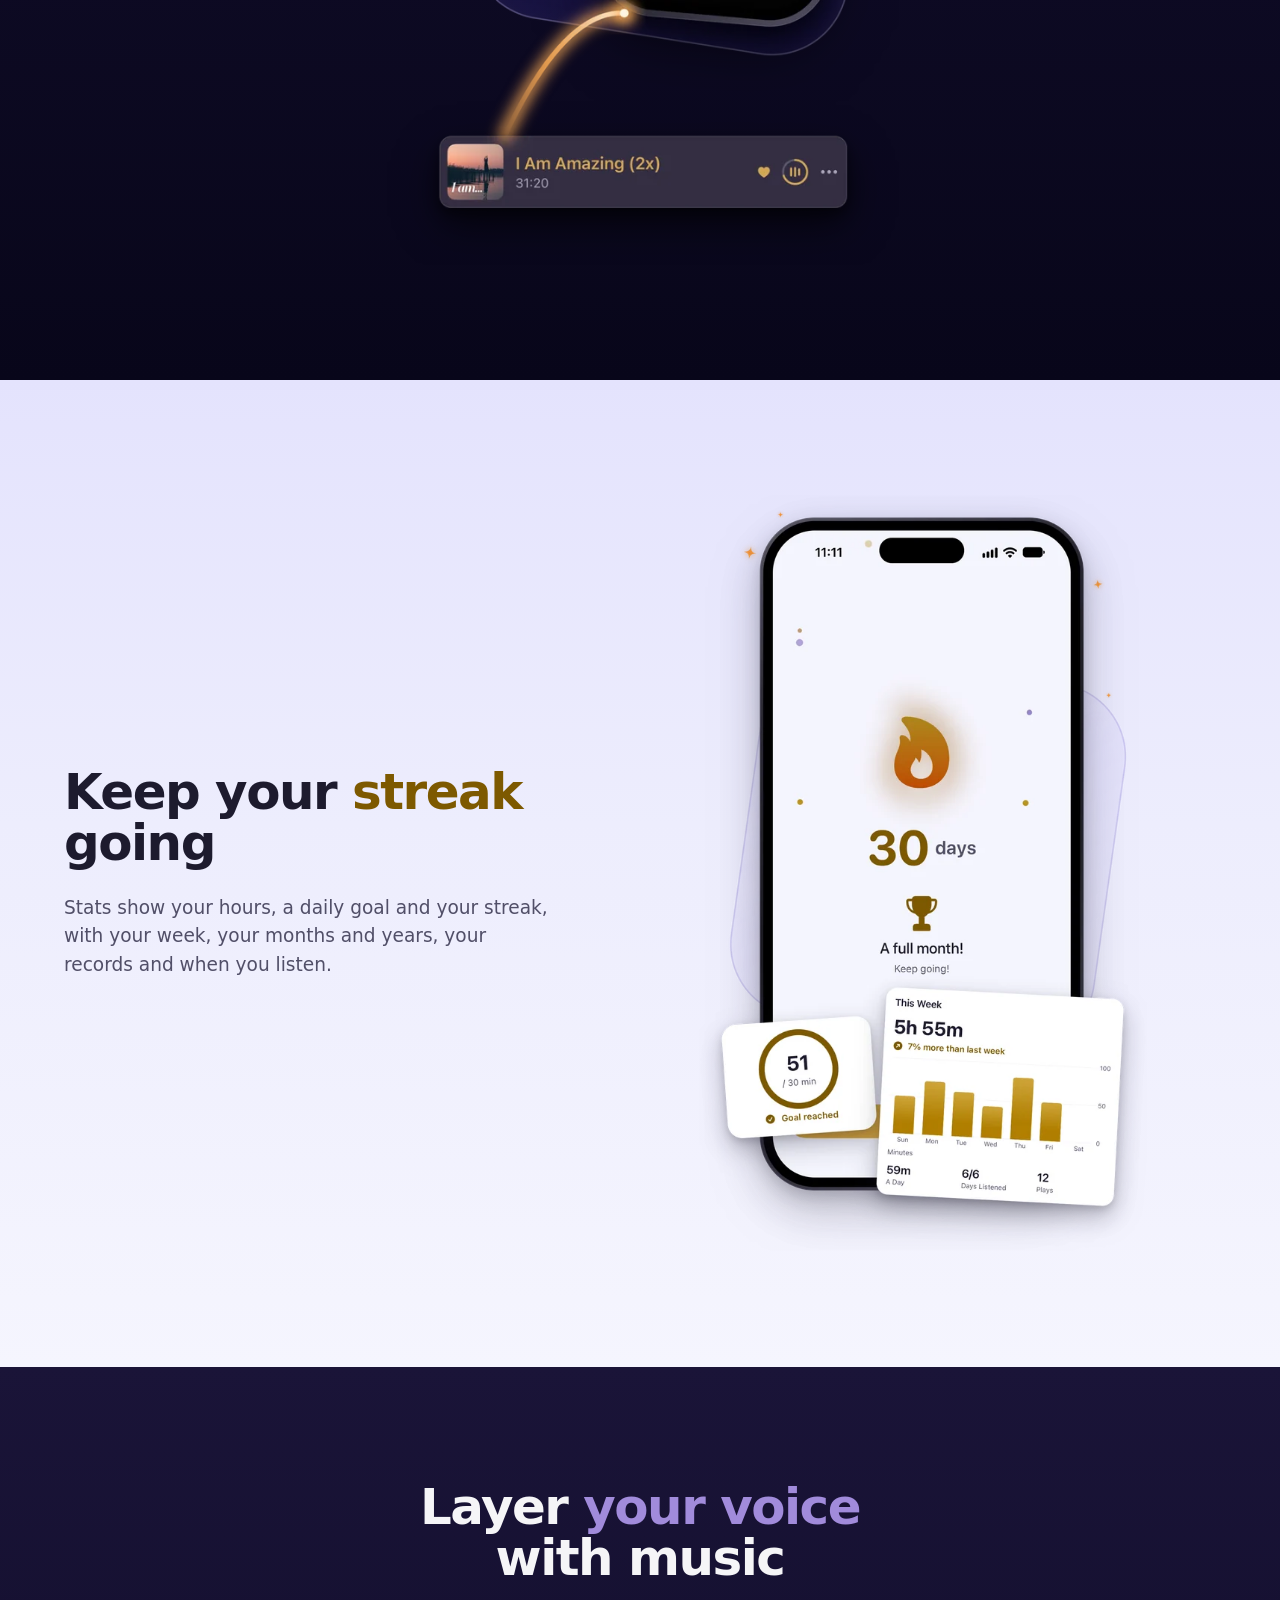
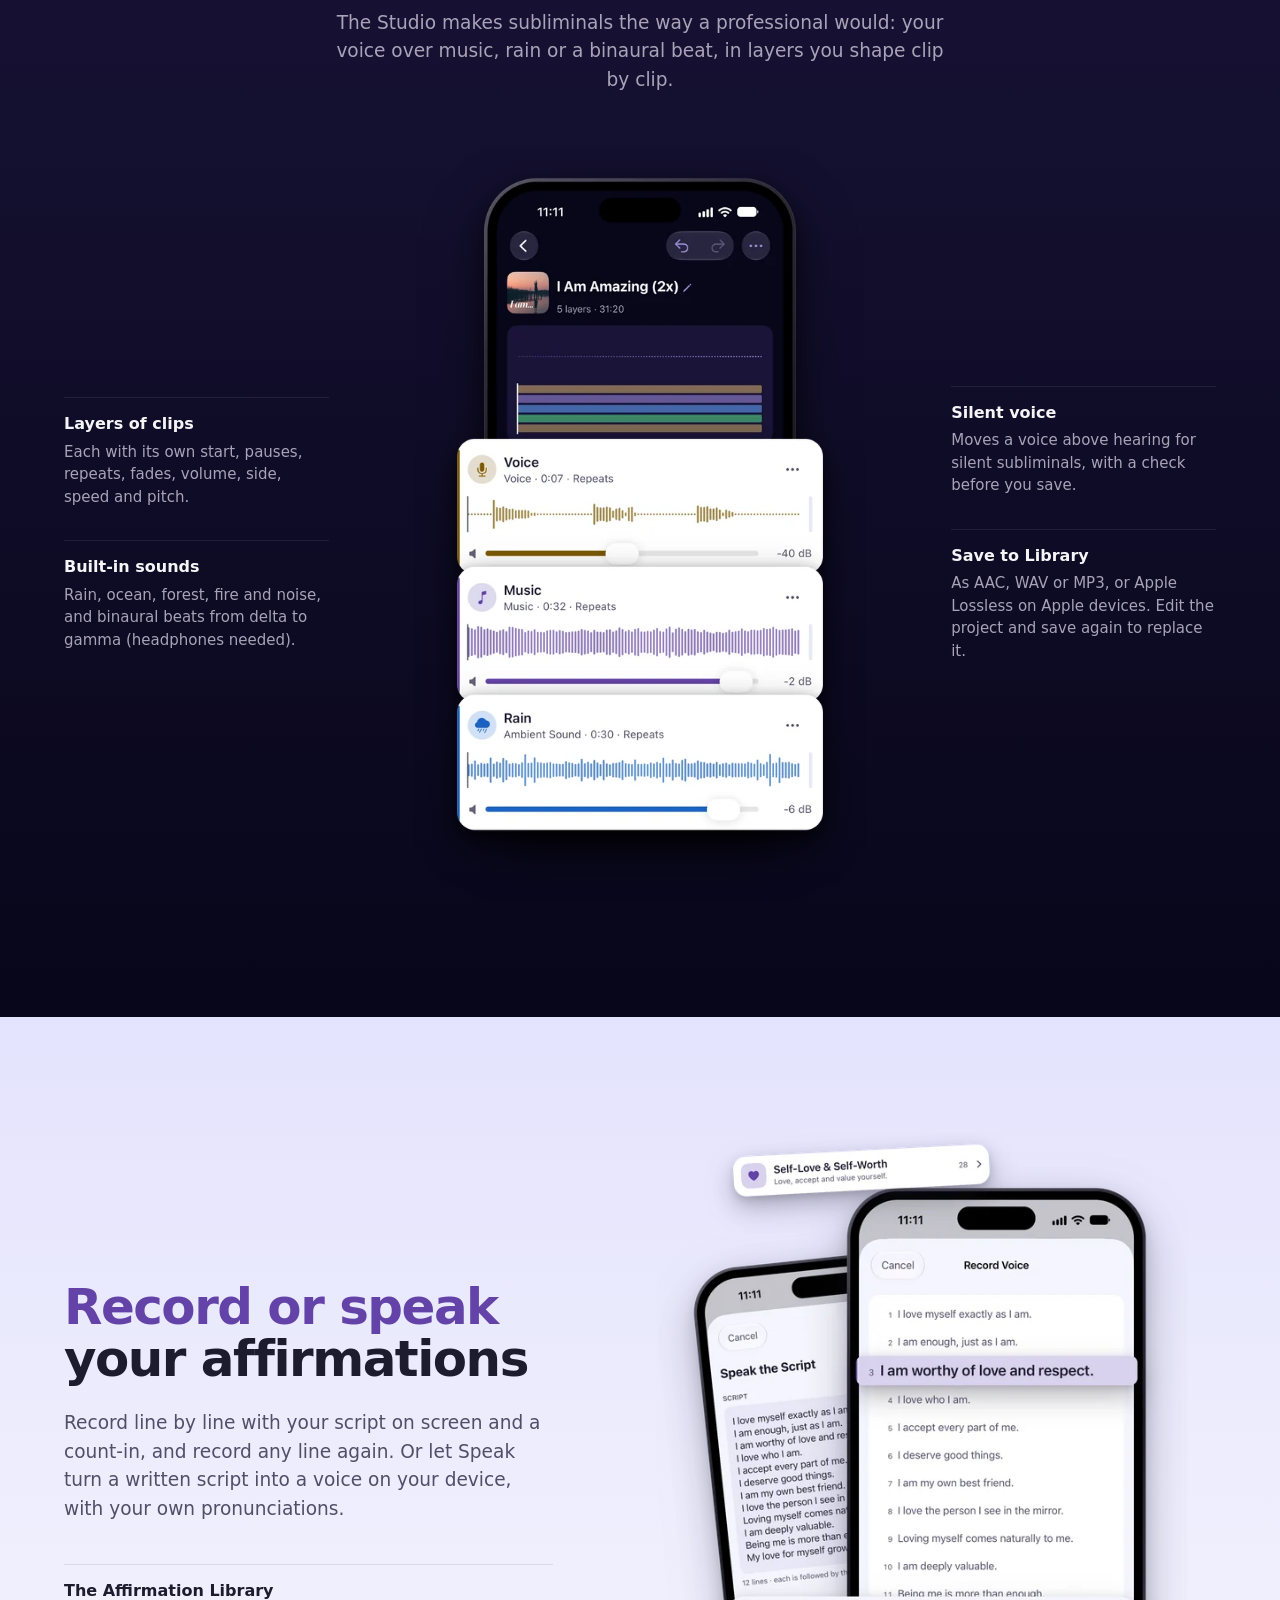
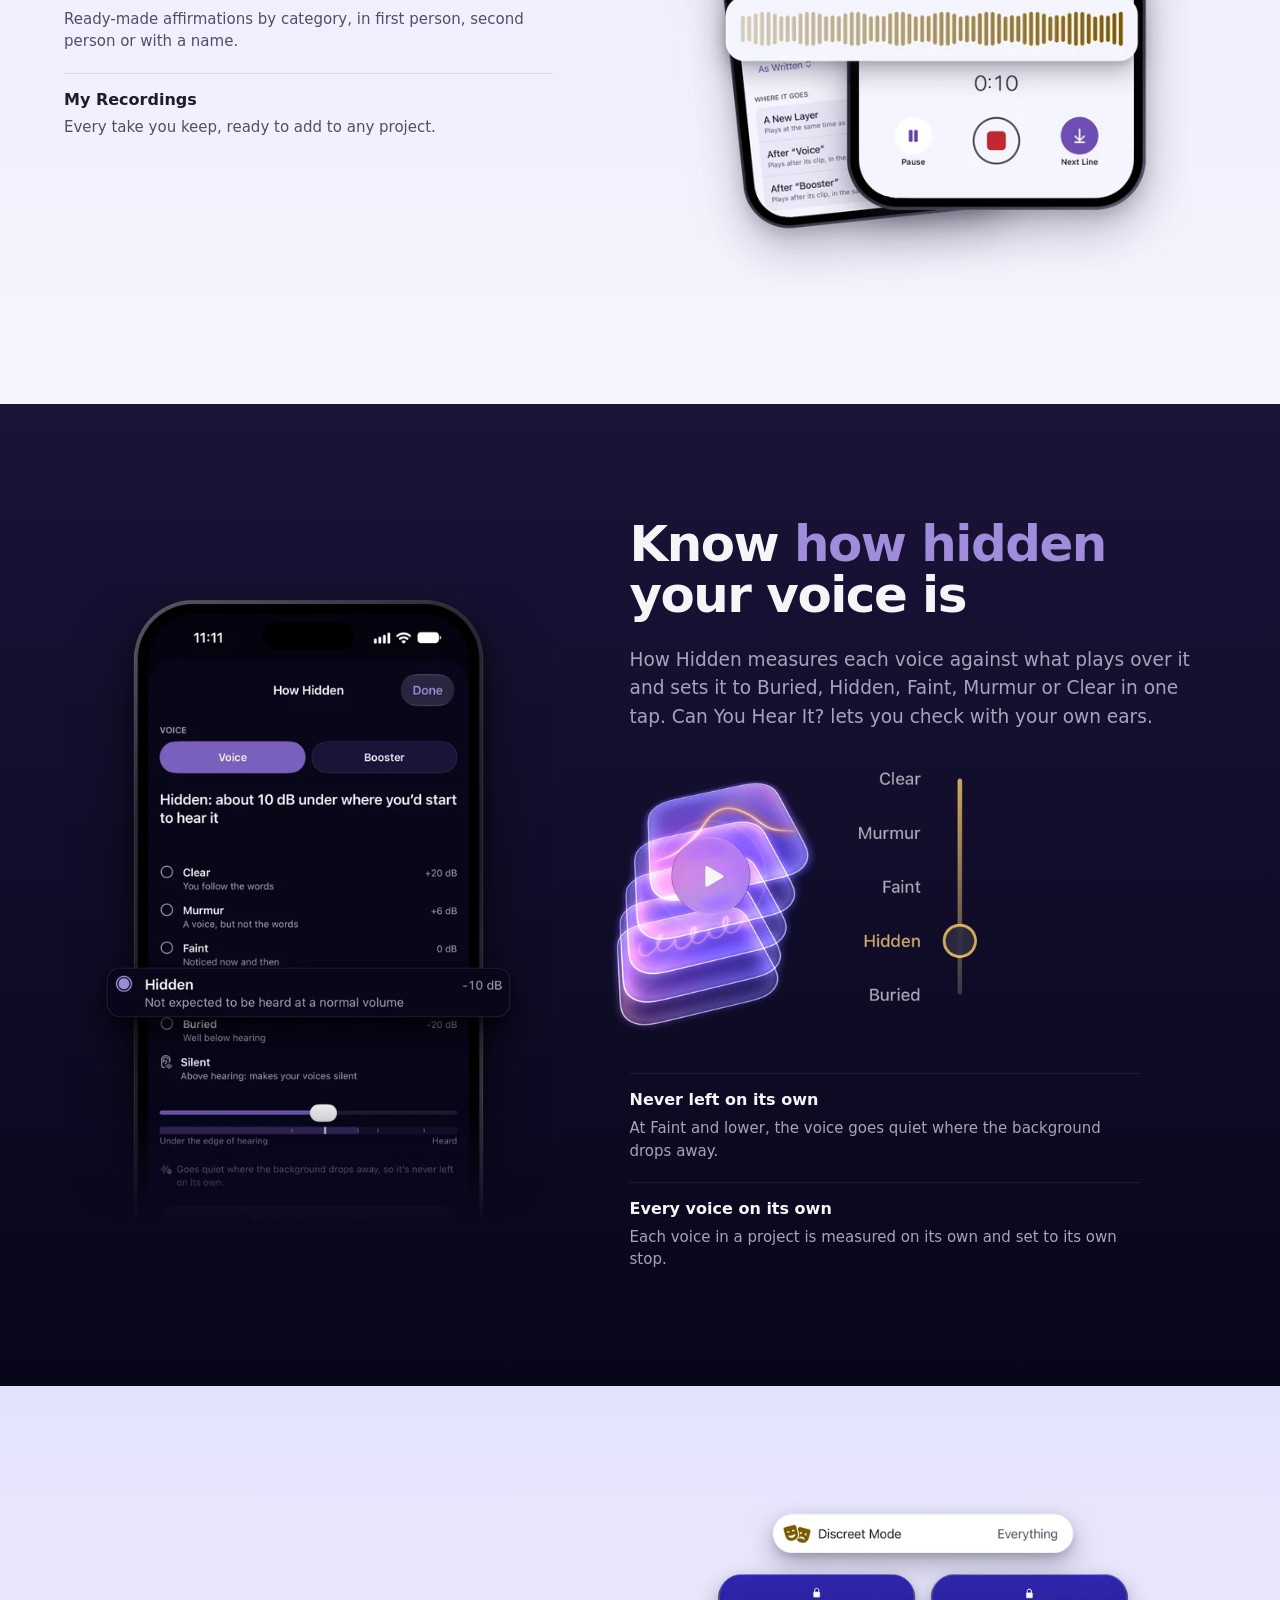
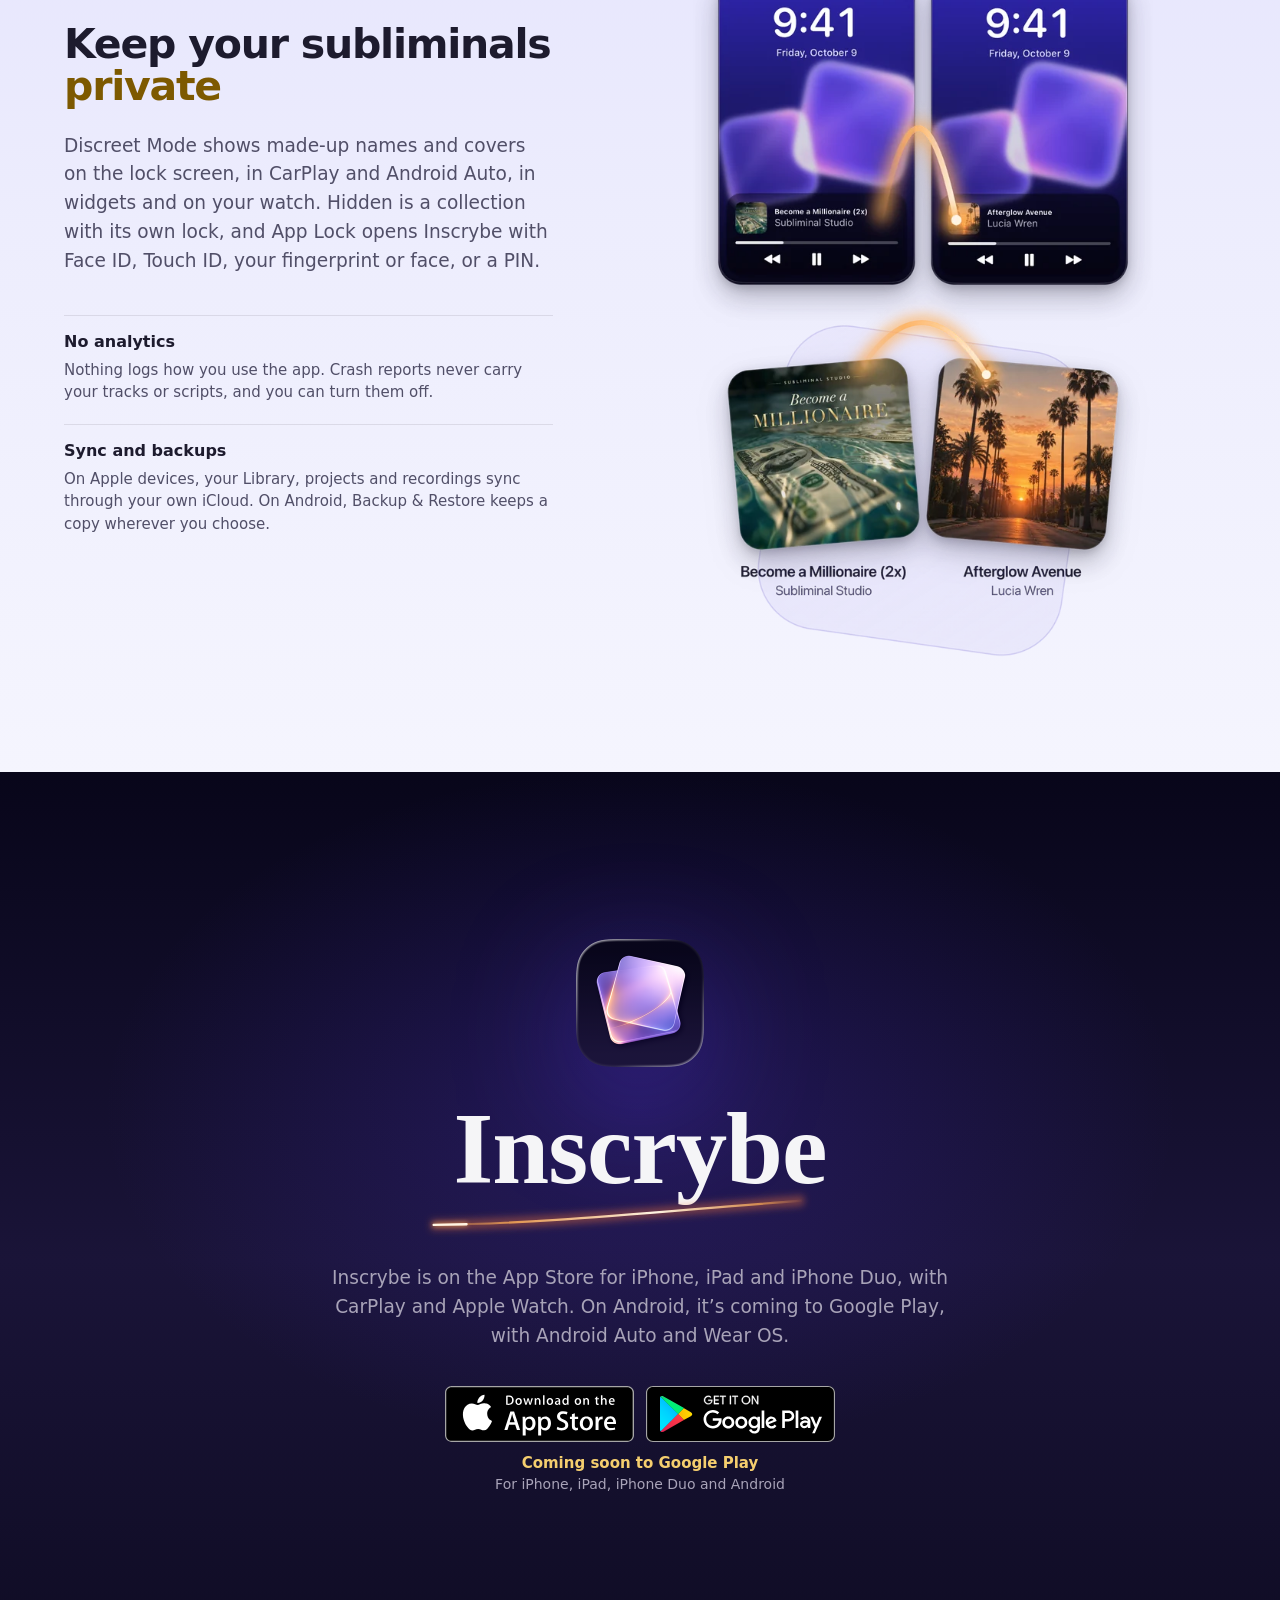
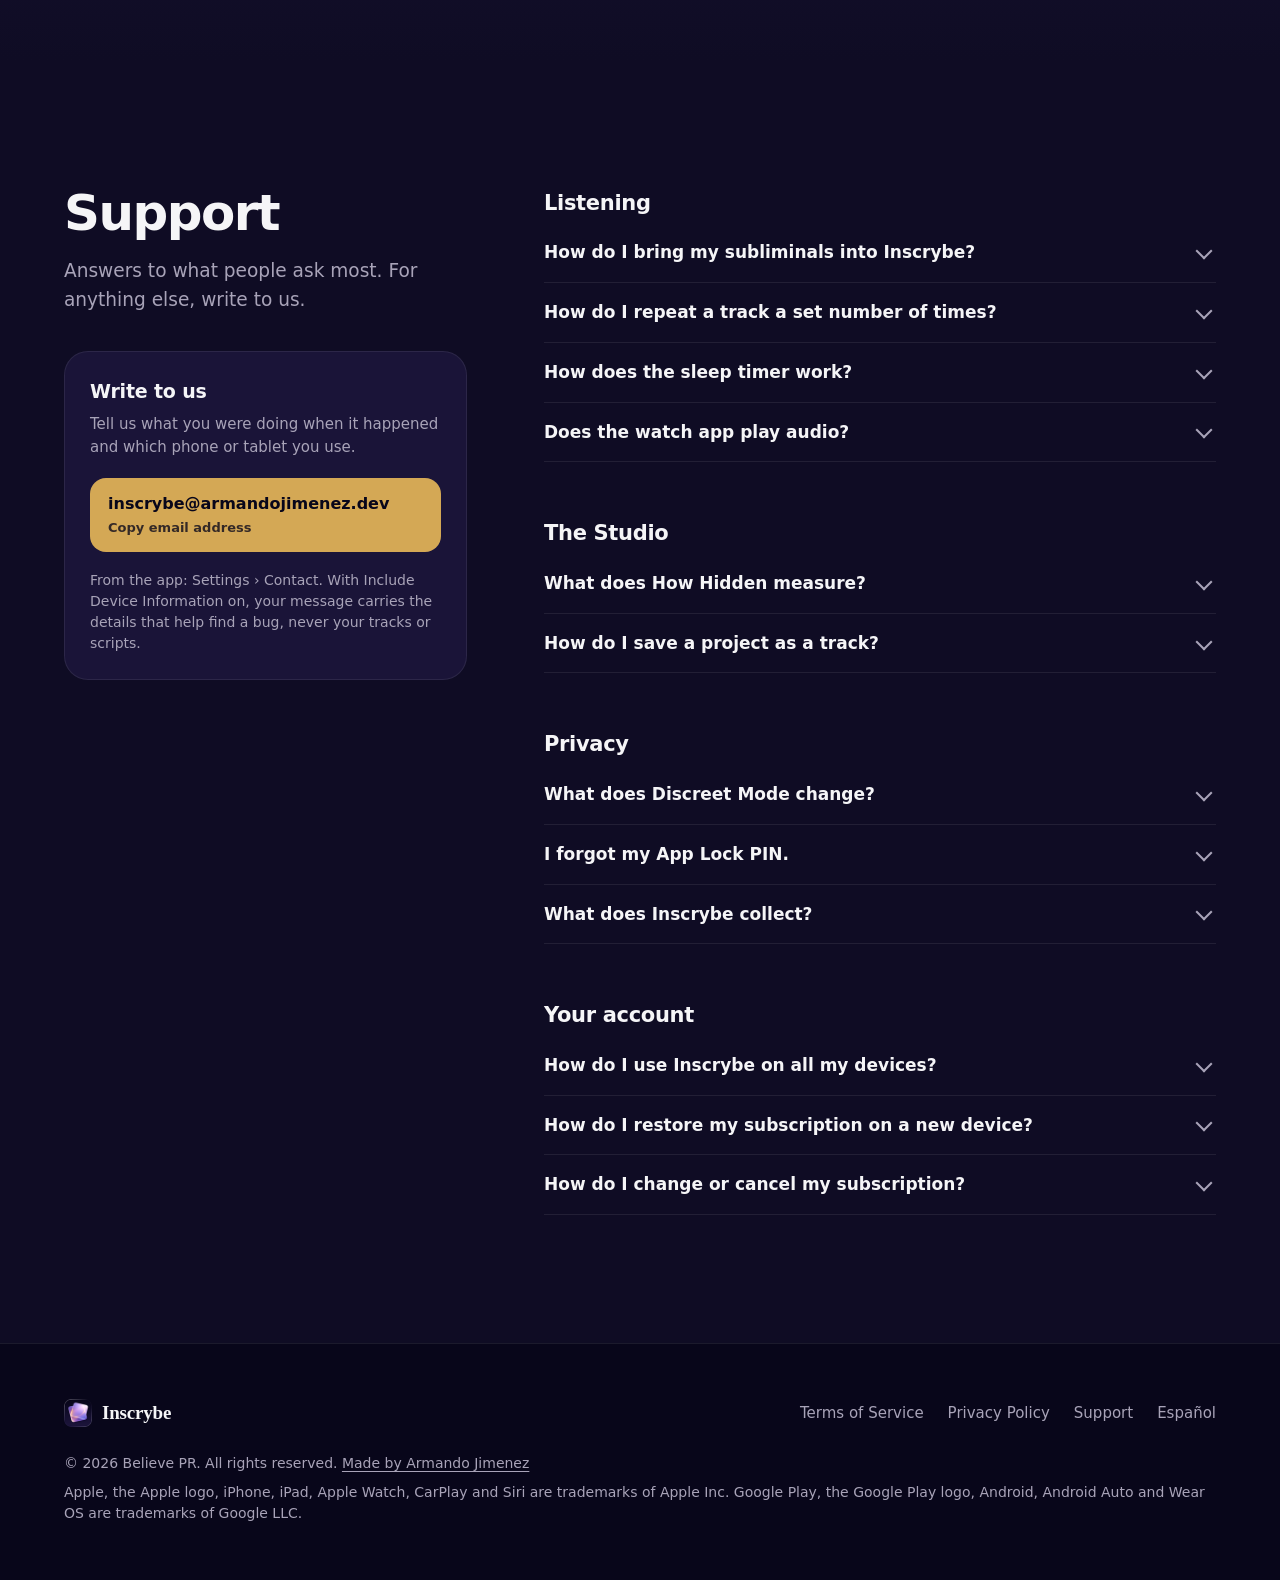
==== commit 72f07ac3: "Both badges in one row; a lookup that can't say stops the build At 361 to 389 px (and below 322) the" ====
--- a/index.html
+++ b/index.html
@@ -30,7 +30,7 @@
   <link rel="icon" href="assets/favicon-32.png" sizes="32x32" type="image/png">
   <link rel="apple-touch-icon" href="assets/apple-touch-icon.png">
   <link rel="preload" as="image" href="assets/screens/en/player-480.webp" imagesrcset="assets/screens/en/player-480.webp 480w, assets/screens/en/player-720.webp 720w, assets/screens/en/player-960.webp 960w" imagesizes="(min-width: 960px) 340px, 64vw" fetchpriority="high">
-  <link rel="stylesheet" href="style.css?v=0028006e5a">
+  <link rel="stylesheet" href="style.css?v=44a35e6f81">
   <script>
     // A headline keeps the deck's line breaks: its size comes down until every line fits its column (to 80% at most),
     // else its lines wrap, balanced. Run right after each headline, before it's painted, and again on resize.
@@ -76,7 +76,7 @@
         <div class="hero__text">
           <h1 id="hero-title" data-fit><span class="line">Play your subliminals.</span> <span class="line">Make <span class="accent">your own</span>.</span></h1>
           <p class="lead">Play the subliminals you have and make your own, each voice measured so you know how hidden it is. Loop a track as many times as you want and control it from Apple Watch or a Wear OS watch.</p>
-          <div class="get get--hero"><div class="get__badges"><a class="store-badge" data-store="apple" href="https://apps.apple.com/app/id6823235991" target="_blank" rel="noopener"><img src="assets/app-store-badge.svg" alt="Download on the App Store" height="48" width="162"></a><span class="store-badge store-badge--soon" data-store="google" aria-disabled="true"><img src="assets/google-play-badge.svg" alt="Coming soon to Google Play" height="48" width="162"></span></div><p class="get__label"><span class="get__soon">Coming soon to Google Play</span><span class="get__devices">For iPhone, iPad, iPhone Duo and Android</span></p></div>
+          <div class="get get--hero"><div class="get__badges"><a class="store-badge" data-store="apple" href="https://apps.apple.com/app/id6823235991" target="_blank" rel="noopener"><img src="assets/app-store-badge.svg" alt="Download on the App Store" height="48" width="162"></a><span class="store-badge store-badge--soon" data-store="google"><img src="assets/google-play-badge.svg" alt="Google Play" height="48" width="162"></span></div><p class="get__label"><span class="get__soon">Coming soon to Google Play</span><span class="get__devices">For iPhone, iPad, iPhone Duo and Android</span></p></div>
           <script>fit(document.getElementById('hero-title'))</script>
         </div>
         <div class="hero__glass" data-glass aria-hidden="true"></div>
@@ -219,7 +219,7 @@
         <path class="mark-line__comet" d="M4 46 C 180 44, 330 30, 596 12" pathLength="100" fill="none" stroke="#FFF5E4" stroke-width="3.2" stroke-linecap="round"/>
       </svg></h2>
       <p class="lead">Inscrybe is on the App Store for iPhone, iPad and iPhone Duo, with CarPlay and Apple Watch. On Android, it’s coming to Google Play, with Android Auto and Wear OS.</p>
-      <div class="get get--cta"><div class="get__badges"><a class="store-badge" data-store="apple" href="https://apps.apple.com/app/id6823235991" target="_blank" rel="noopener"><img src="assets/app-store-badge.svg" alt="Download on the App Store" height="56" width="189"></a><span class="store-badge store-badge--soon" data-store="google" aria-disabled="true"><img src="assets/google-play-badge.svg" alt="Coming soon to Google Play" height="56" width="189"></span></div><p class="get__label"><span class="get__soon">Coming soon to Google Play</span><span class="get__devices">For iPhone, iPad, iPhone Duo and Android</span></p></div>
+      <div class="get get--cta"><div class="get__badges"><a class="store-badge" data-store="apple" href="https://apps.apple.com/app/id6823235991" target="_blank" rel="noopener"><img src="assets/app-store-badge.svg" alt="Download on the App Store" height="56" width="189"></a><span class="store-badge store-badge--soon" data-store="google"><img src="assets/google-play-badge.svg" alt="Google Play" height="56" width="189"></span></div><p class="get__label"><span class="get__soon">Coming soon to Google Play</span><span class="get__devices">For iPhone, iPad, iPhone Duo and Android</span></p></div>
     </section>
 
     <section class="support" id="support" aria-labelledby="support-title">
--- a/style.css
+++ b/style.css
@@ -407,3 +407,13 @@
 .get--cta { align-items: center; }
 .get--cta .get__badges { justify-content: center; }
 .get--cta .get__label { text-align: center; align-items: center; }
+
+/* Both badges in one row down to the smallest phones (16.4's review: 48 px pairs wrapped from 361 to 389 px, 40 px
+   ones below 322): a step smaller where they'd wrap, never under 40 px, Google's never smaller than Apple's */
+@media (max-width: 400px) {
+  .store-badge img, .get--cta .store-badge img { height: 44px; }
+}
+@media (max-width: 360px) {
+  .store-badge img, .get--cta .store-badge img { height: 40px; }
+  .get__badges { gap: 8px; }
+}
